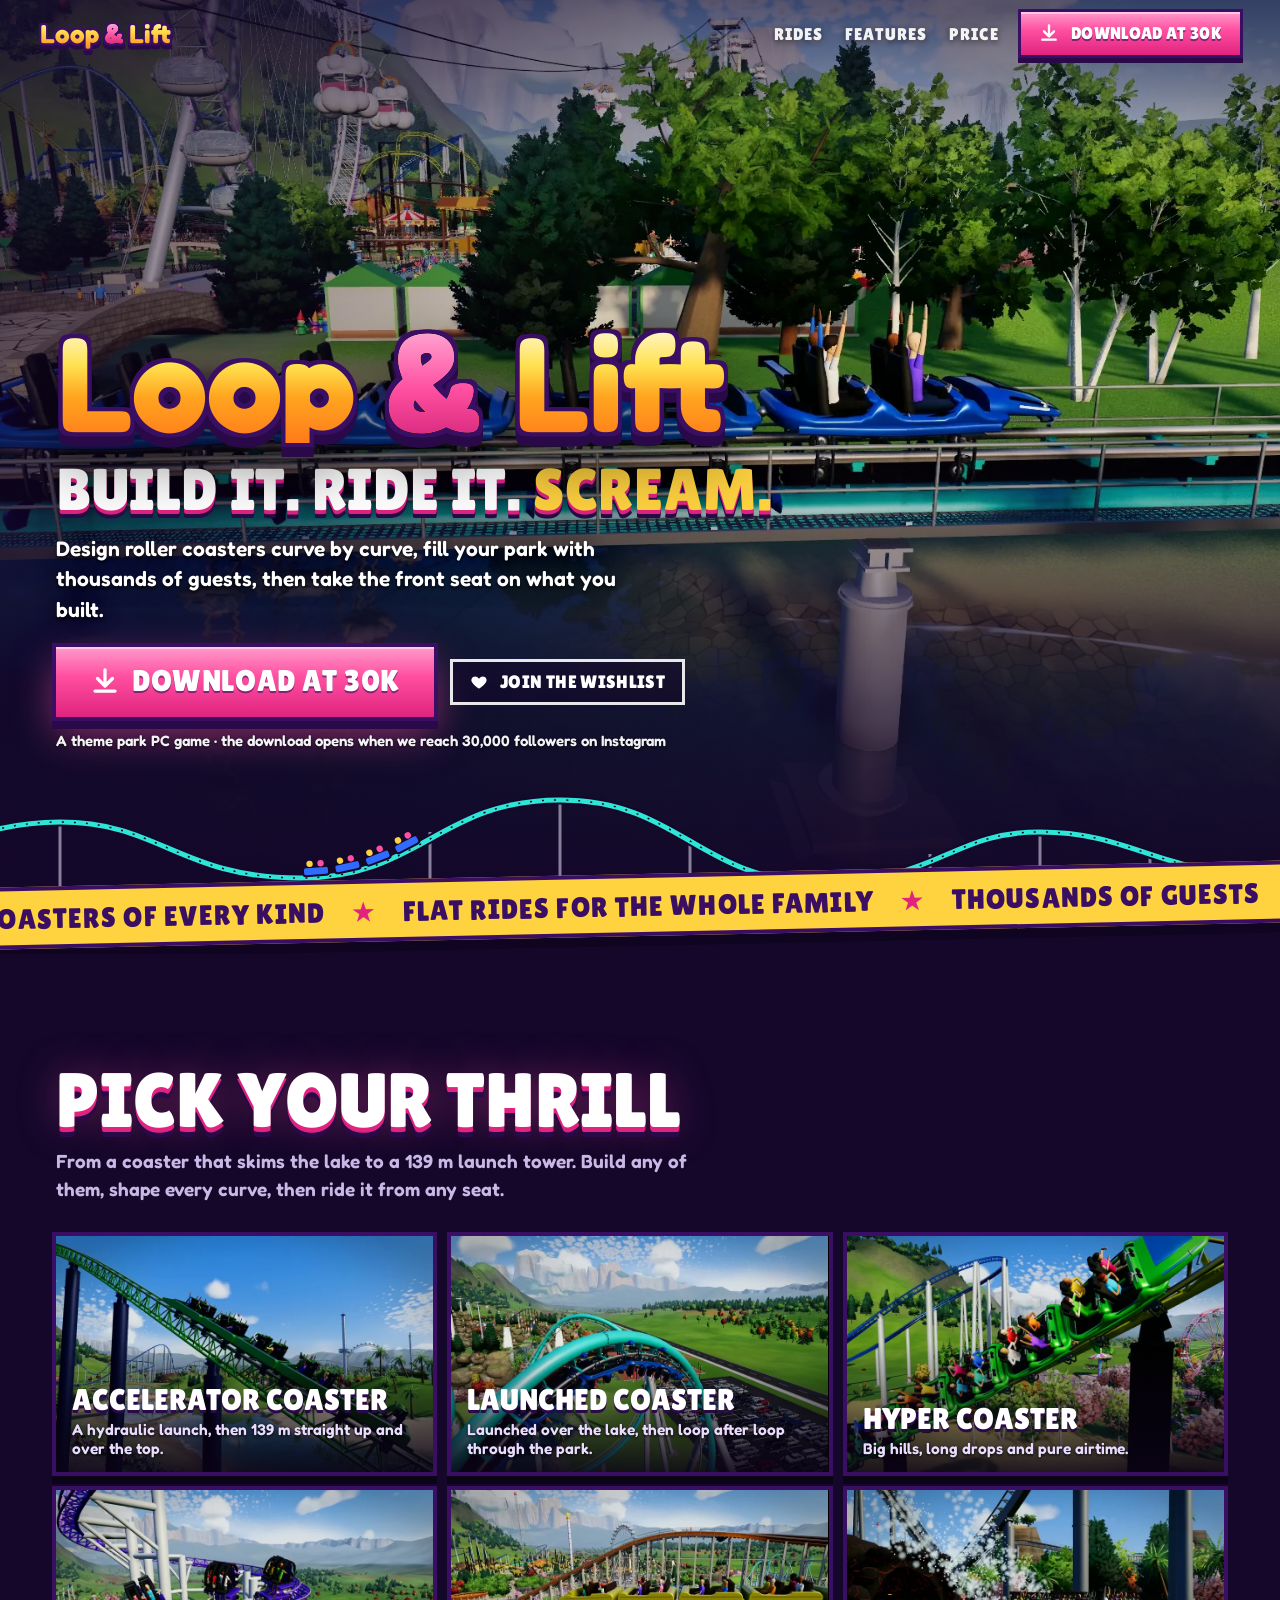
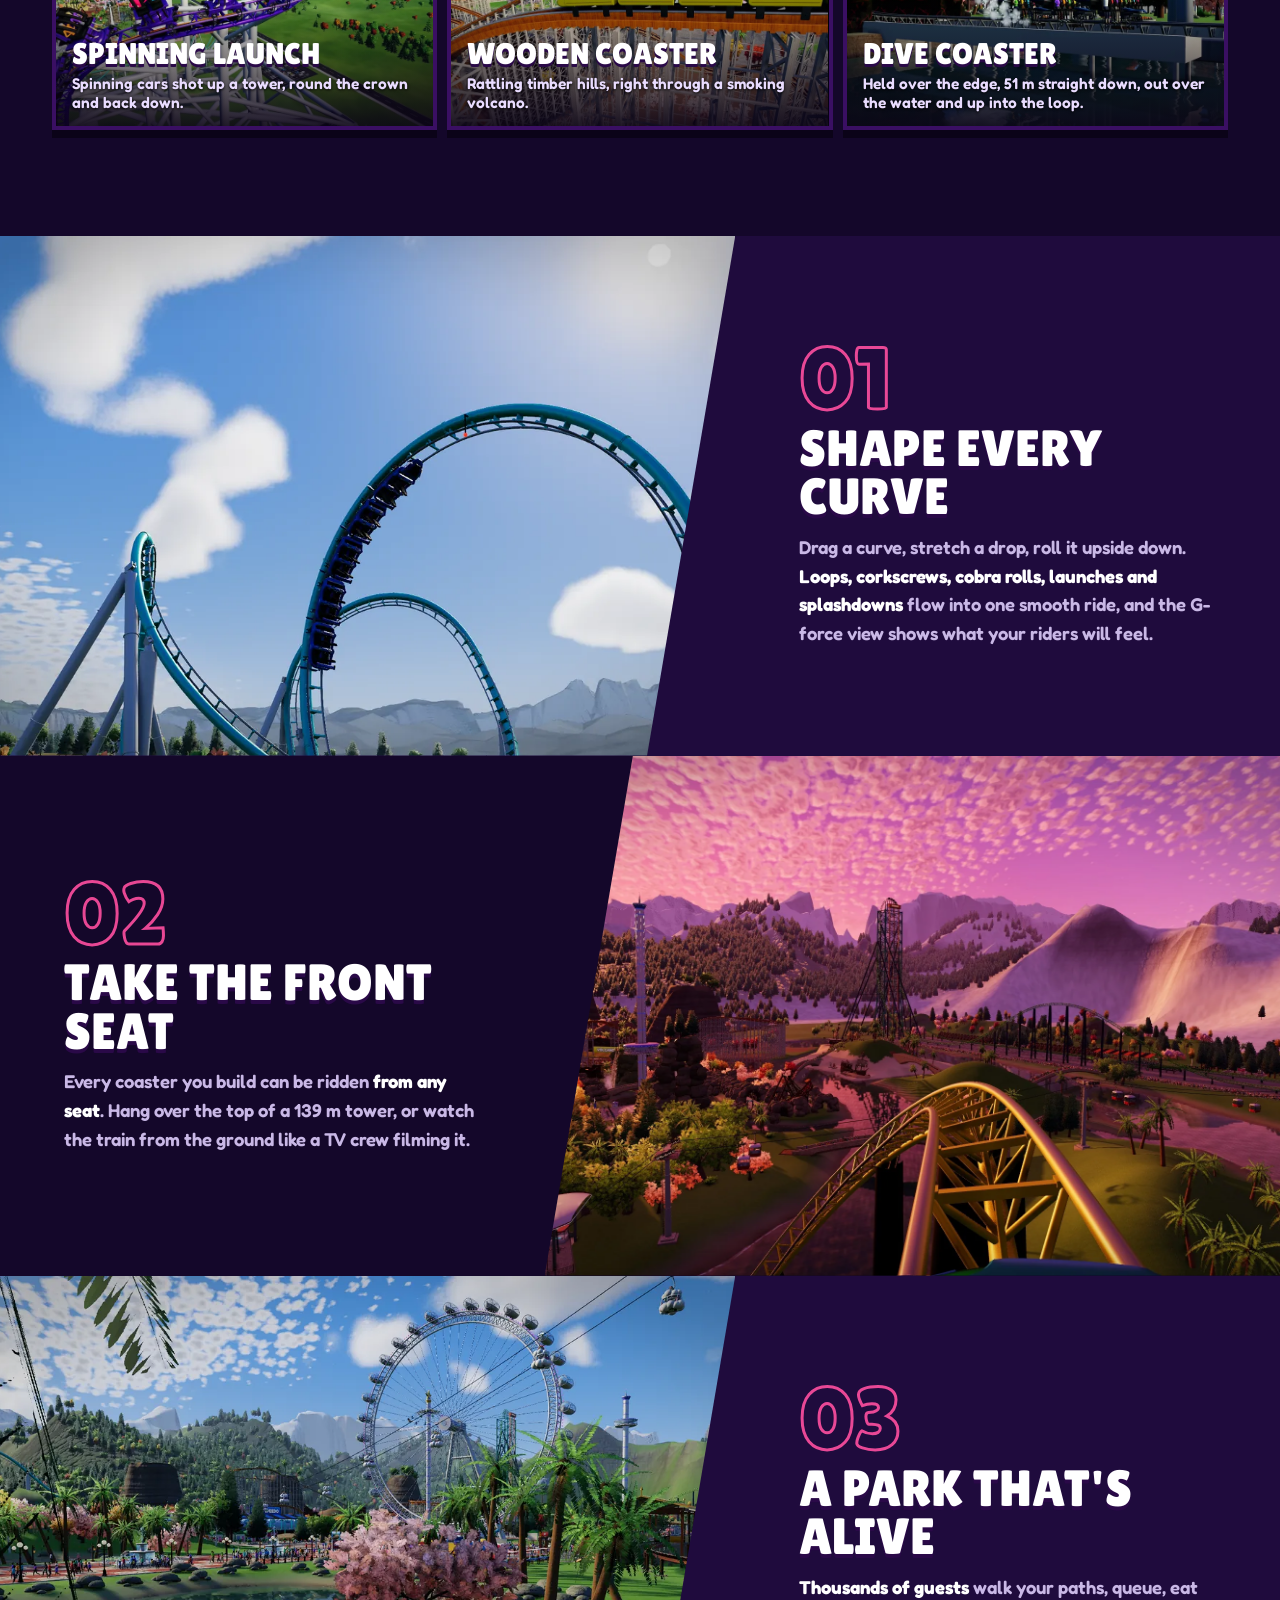
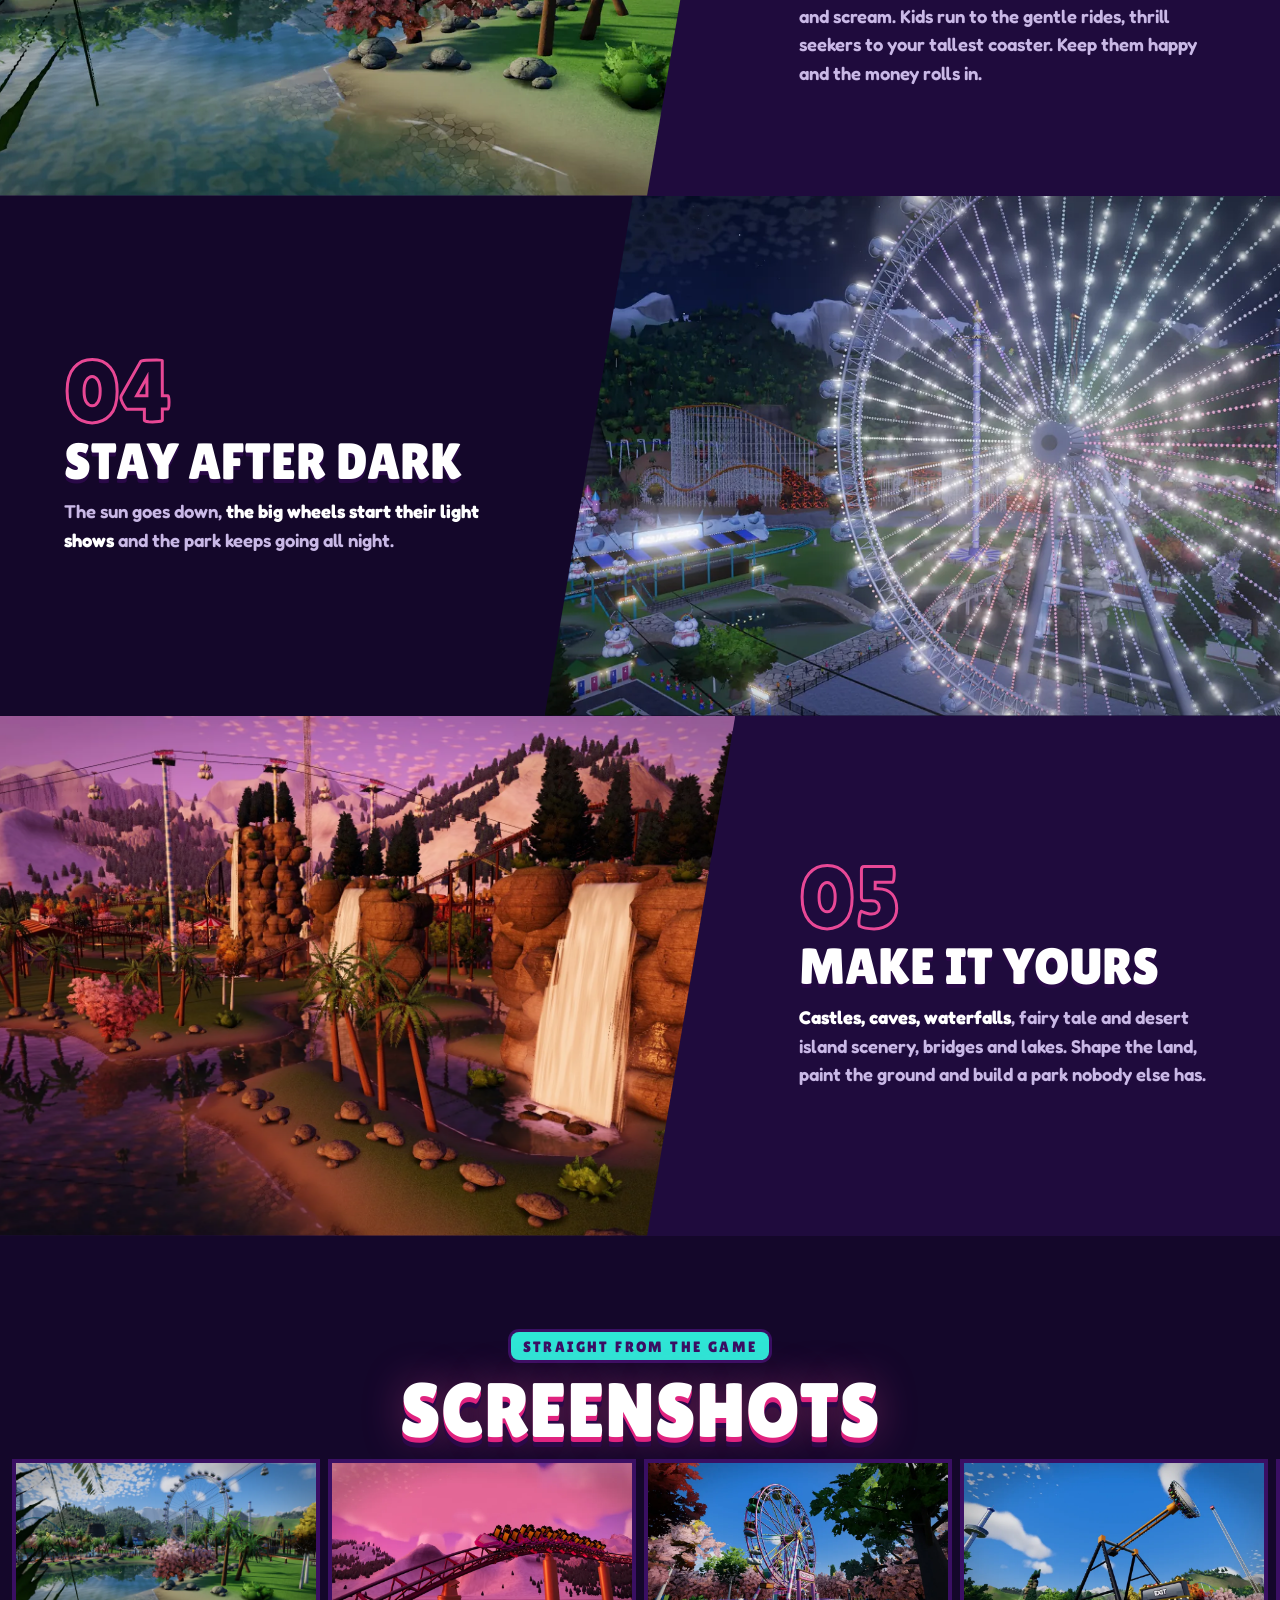
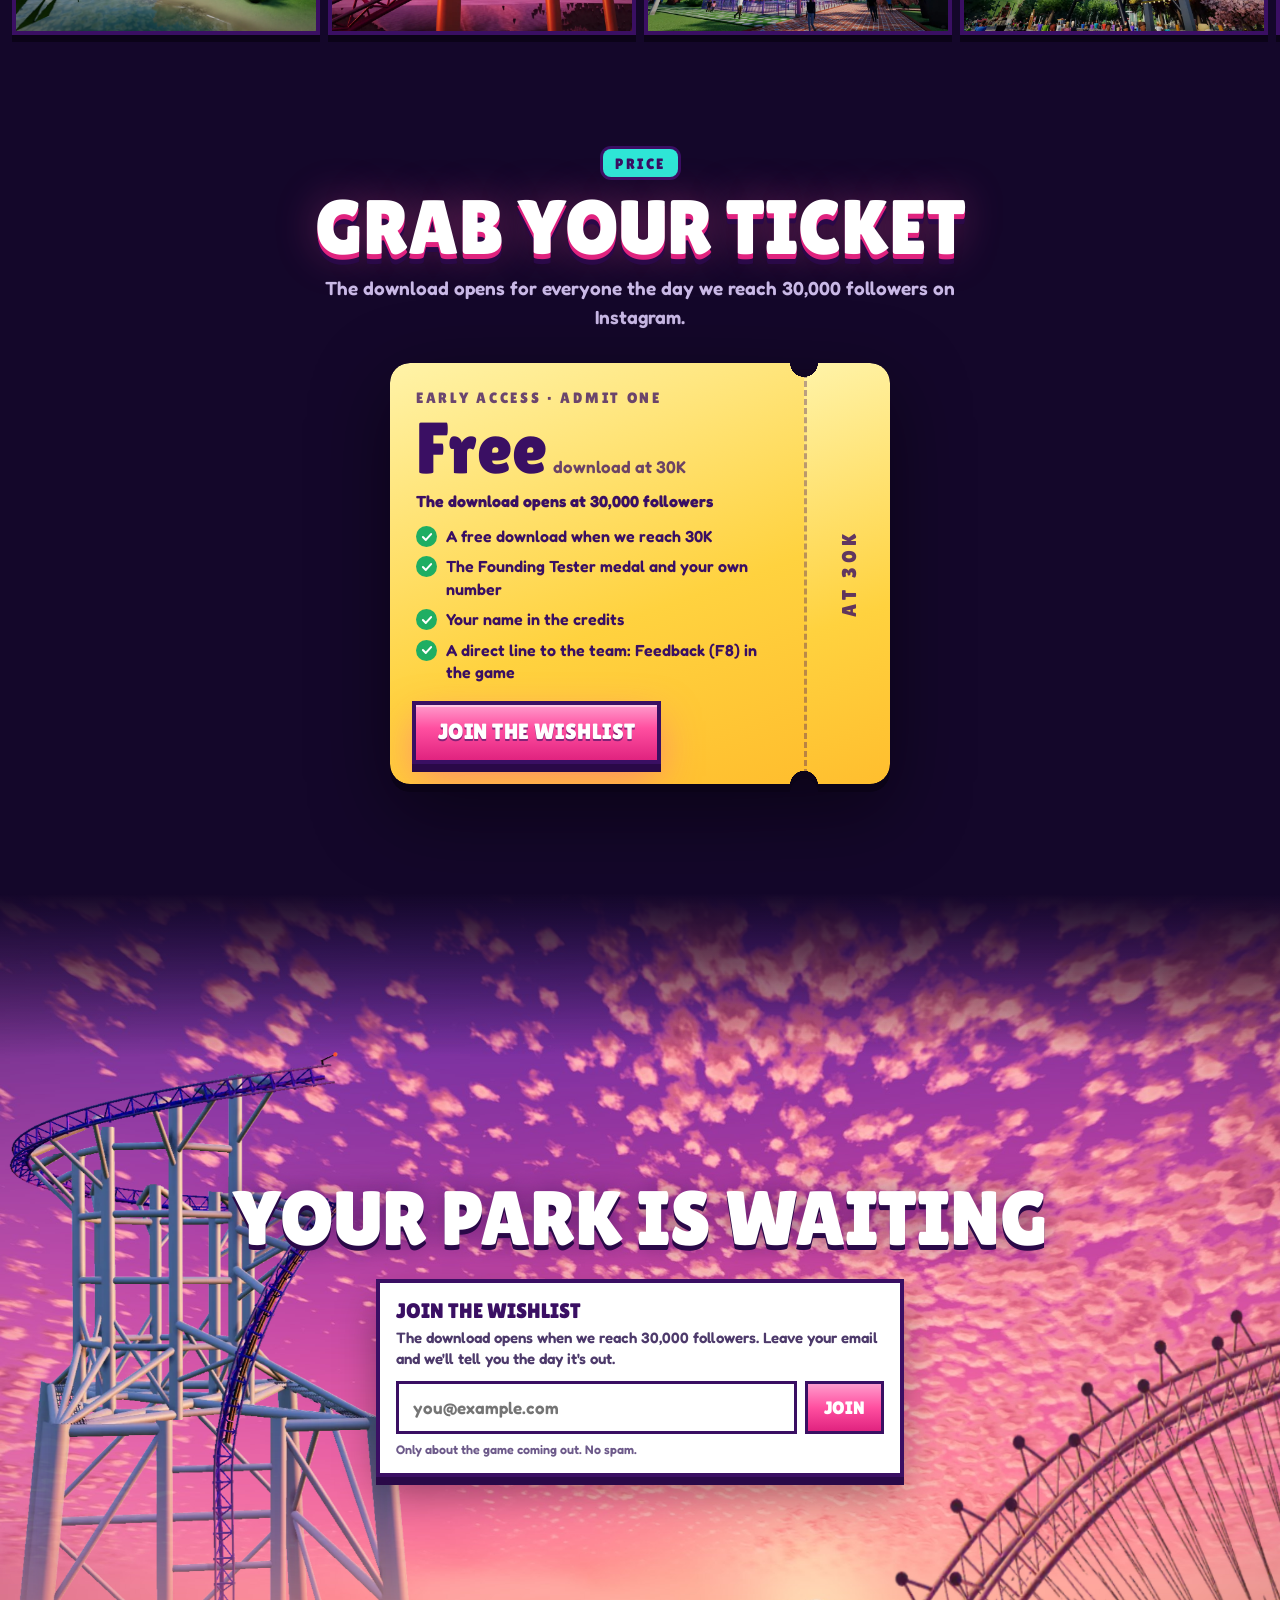
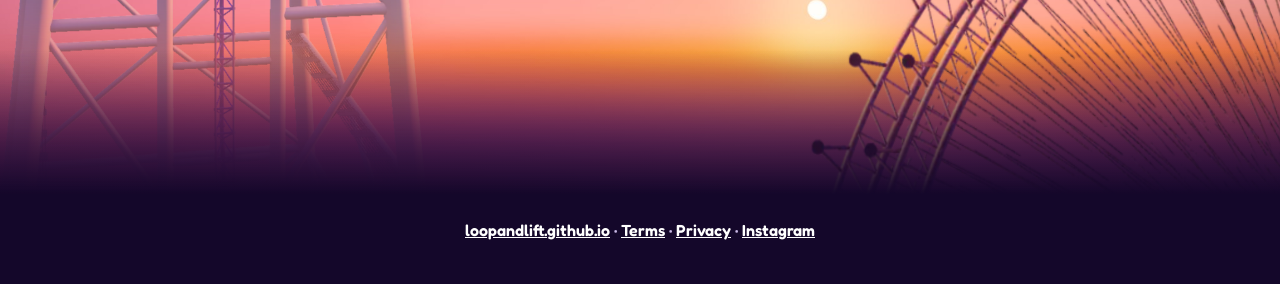
==== 30k/index.html @ a8bea317 "Publish the site" ====
<!doctype html>
<html lang="en" class="k30">
<head>
<meta charset="utf-8">
<meta name="viewport" content="width=device-width, initial-scale=1, viewport-fit=cover">
<meta name="theme-color" content="#14072a">
<title>Loop &amp; Lift - Build it. Ride it. Scream.</title>
<meta name="description" content="Build the theme park of your dreams: design your own roller coasters curve by curve, fill the park with guests, and ride what you built. The download opens at 30,000 followers.">
<link rel="canonical" href="https://loopandlift.github.io/">
<link rel="icon" type="image/png" href="../play/img/icon.png">
<meta property="og:type" content="website">
<meta property="og:site_name" content="Loop &amp; Lift">
<meta property="og:title" content="Loop &amp; Lift - Build it. Ride it. Scream.">
<meta property="og:description" content="Design your own roller coasters, fill the park with guests, then ride what you built. The download opens at 30,000 followers.">
<meta property="og:url" content="https://loopandlift.github.io/">
<meta property="og:image" content="https://loopandlift.github.io/play/img/share.jpg">
<meta property="og:image:width" content="1200">
<meta property="og:image:height" content="630">
<meta name="twitter:card" content="summary_large_image">
<script>
// Windows PCs get the download; phones, tablets and Macs get "email me the link" (an .exe is no use there). Set before
// the page draws, so neither version flashes up first.
window.WIN = /Windows/i.test(navigator.userAgent) && !/Phone|Android|iPad|iPhone|Mobile/i.test(navigator.userAgent);
document.documentElement.classList.add(WIN ? 'is-win' : 'no-win');
</script>
<link rel="preload" href="../play/img/hero.webp" as="image" type="image/webp">
<link rel="preload" href="../assets/fonts/lilita-one-latin-400.woff2" as="font" type="font/woff2" crossorigin>
<link rel="preload" href="../assets/fonts/fredoka-latin-700-normal.woff2" as="font" type="font/woff2" crossorigin>
<style>
@font-face { font-family: 'Lilita One'; font-weight: 400; font-display: swap; src: url(../assets/fonts/lilita-one-latin-400.woff2) format('woff2'); }
@font-face { font-family: 'Fredoka'; font-weight: 700; font-display: swap; src: url(../assets/fonts/fredoka-latin-700-normal.woff2) format('woff2'); }
@font-face { font-family: 'Fredoka'; font-weight: 600; font-display: swap; src: url(../assets/fonts/fredoka-latin-600-normal.woff2) format('woff2'); }
:root {
  --night: #14072a; --night-2: #1f0b3d; --ink: #3a0f63; --ink-2: #2a0948;
  --pink: #ff4fa0; --pink-d: #e0237f; --gold: #ffd23f; --orange: #ff8a1f; --aqua: #2ee6d6; --mint: #7dffb0;
  --text: #f4ecff; --soft: #c9b8e6;
  --f: 'Fredoka', 'Arial Rounded MT Bold', 'Trebuchet MS', system-ui, sans-serif;
  --d: 'Lilita One', 'Fredoka', 'Arial Black', system-ui, sans-serif;
  color-scheme: dark;
}
* { box-sizing: border-box; }
/* no sideways drift on phones: html and body both (iOS Safari pans the page with only one), clip where supported */
html { background: var(--night); scroll-behavior: smooth; overflow-x: hidden; }
body { margin: 0; font-family: var(--f); color: var(--text); background: var(--night); overflow-x: hidden; position: relative; }
@supports (overflow: clip) { html, body { overflow-x: clip; } }
img, video { display: block; max-width: 100%; }
a { color: var(--gold); }
.wrap { max-width: 1200px; margin: 0 auto; padding: 0 16px; }
.is-win .nowin-only, .no-win .win-only { display: none !important; }
/* one file, two pages (build.py): /play = the download (testers: the game and the emails send them here),
   /30k = the Instagram page, where the download opens at 30,000 followers (html.k30): .dl only on /play, .k30 only there */
html:not(.k30) .k30, html.k30 .dl { display: none !important; }
/* a hidden button stays hidden (.btn sets its own display) */
[hidden] { display: none !important; }
/* the prototype video: one big frame, square corners like every picture */
.proto { max-width: 980px; margin: 28px auto 0; background: #000; box-shadow: 0 0 0 4px var(--ink), 0 8px 0 4px #0b0318; }
.proto video { display: block; width: 100%; height: auto; aspect-ratio: 16 / 9; background: #000; }
/* the Instagram page has one ticket: in the middle */
html.k30 .tickets { grid-template-columns: minmax(0, 500px); justify-content: center; }
.top .btn-main { white-space: nowrap; }
.final .k30-note { margin: 0; font-weight: 600; text-shadow: 0 1px 3px rgba(0, 0, 0, .8); }
@media (prefers-reduced-motion: reduce) { html { scroll-behavior: auto; } *, *::before, *::after { animation: none !important; } }

/* ---------- buttons: chunky, pressable, like the game's own ---------- */
.btn { font-family: var(--d); font-weight: 400; letter-spacing: .02em; text-decoration: none; display: inline-flex; align-items: center; justify-content: center; gap: 12px;
  border-radius: 0; border: 0; cursor: pointer; line-height: 1; transition: translate .12s ease, box-shadow .12s ease, filter .12s ease; }
.btn-main { font-size: clamp(22px, 2.4vw, 30px); padding: 19px 34px 21px; color: #fff; text-transform: uppercase;
  background: linear-gradient(180deg, #ff9bcc 0%, #ff4fa0 42%, #e0237f 100%);
  box-shadow: 0 0 0 4px var(--ink), 0 8px 0 4px var(--ink-2), 0 16px 40px rgba(255, 79, 160, .55), inset 0 2px 0 rgba(255, 255, 255, .45); text-shadow: 0 2px 0 rgba(58, 15, 99, .6); }
.btn-main:hover { translate: 0 -3px; filter: brightness(1.06); }
.btn-main:active { translate: 0 5px; box-shadow: 0 0 0 4px var(--ink), 0 3px 0 4px var(--ink-2), 0 8px 20px rgba(255, 79, 160, .4), inset 0 2px 0 rgba(255, 255, 255, .45); }
.btn-main svg { width: 30px; height: 30px; flex: none; }
.btn-gold { color: var(--ink); text-shadow: none; background: linear-gradient(180deg, #fff3a8 0%, #ffd23f 45%, #ffad1f 100%);
  box-shadow: 0 0 0 4px var(--ink), 0 8px 0 4px var(--ink-2), 0 16px 40px rgba(255, 190, 40, .45), inset 0 2px 0 rgba(255, 255, 255, .6); }
.btn-ghost { font-size: 18px; padding: 14px 20px; color: #fff; text-transform: uppercase; background: rgba(20, 7, 42, .5); box-shadow: inset 0 0 0 3px rgba(255, 255, 255, .9); backdrop-filter: blur(6px); }
.btn-ghost:hover { background: rgba(20, 7, 42, .75); }
.btn-ghost svg { width: 18px; height: 18px; }
.alt-link { background: none; border: 0; padding: 0; color: #fff; font: 600 15px var(--f); text-decoration: underline; cursor: pointer; text-shadow: 0 1px 3px rgba(0, 0, 0, .7); }

/* ---------- top bar ---------- */
.top { position: fixed; inset: 0 0 auto; z-index: 50; display: flex; align-items: center; gap: 22px; padding: 12px max(16px, calc(50vw - 600px)); transition: background .25s ease, box-shadow .25s ease; }
.top.solid { background: rgba(20, 7, 42, .88); backdrop-filter: blur(10px); box-shadow: 0 2px 0 rgba(255, 255, 255, .06), 0 10px 30px rgba(0, 0, 0, .3); }
.mark { font: 700 26px var(--f); text-decoration: none; white-space: nowrap; color: var(--gold);
  background: linear-gradient(180deg, #fffbe0, #ffe14f 40%, #ff8a1f); -webkit-background-clip: text; background-clip: text; -webkit-text-fill-color: transparent;
  filter: drop-shadow(2px 0 0 var(--ink)) drop-shadow(-2px 0 0 var(--ink)) drop-shadow(0 2px 0 var(--ink)) drop-shadow(0 -2px 0 var(--ink)) drop-shadow(0 4px 0 var(--ink-2)); }
.mark i { font-style: normal; background: linear-gradient(180deg, #ffd0ea, #ff4fa0 55%, #c3166e); -webkit-background-clip: text; background-clip: text; -webkit-text-fill-color: transparent; }
.top nav { display: flex; gap: 22px; margin-left: auto; }
.top nav a { color: #fff; text-decoration: none; font: 400 17px var(--d); letter-spacing: .06em; text-transform: uppercase; text-shadow: 0 2px 6px rgba(0, 0, 0, .6); opacity: .92; }
.top nav a:hover { color: var(--gold); opacity: 1; }
.top .btn-main { font-size: 17px; padding: 11px 18px 12px; border-radius: 0; box-shadow: 0 0 0 3px var(--ink), 0 5px 0 3px var(--ink-2), inset 0 2px 0 rgba(255, 255, 255, .45); }
.top .btn-main svg { width: 20px; height: 20px; }
/* phones: the hero's own button is right there, so the top one waits until it has scrolled away (the owner: it
   took over the top of the screen), and is smaller */
@media (max-width: 720px) {
  .top .btn-main { font-size: 14px; padding: 8px 12px 9px; opacity: 0; visibility: hidden; transform: translateY(-6px); transition: opacity .25s ease, transform .25s ease, visibility 0s .25s; }
  .top .btn-main svg { width: 16px; height: 16px; }
  .top.past .btn-main { opacity: 1; visibility: visible; transform: none; transition: opacity .25s ease, transform .25s ease; }
}
@media (max-width: 860px) { .top nav { display: none; } .top .btn-main { margin-left: auto; } }

/* ---------- hero: the game in motion, full screen ---------- */
.hero { position: relative; min-height: 100svh; display: grid; align-items: end; isolation: isolate; overflow: hidden; color: #fff; }
.hero video, .hero .poster { position: absolute; inset: 0; width: 100%; height: 100%; object-fit: cover; z-index: -3; }
.hero .poster { background: #14072a url(../play/img/hero.webp) center / cover no-repeat; z-index: -4; }
.hero::after { content: ''; position: absolute; inset: 0; z-index: -2;
  background: linear-gradient(180deg, rgba(20, 7, 42, .55) 0%, rgba(20, 7, 42, 0) 22%, rgba(20, 7, 42, 0) 45%, rgba(20, 7, 42, .7) 78%, var(--night) 100%),
              linear-gradient(90deg, rgba(20, 7, 42, .6) 0%, rgba(20, 7, 42, 0) 55%); }
.hero-in { padding: 120px 16px 150px; max-width: 1200px; width: 100%; margin: 0 auto; display: grid; gap: 14px; justify-items: start; }
.logo { margin: 0; font-weight: 700; line-height: .9; white-space: nowrap; font-size: clamp(60px, 10.5vw, 150px); color: #ffb52e;
  background: linear-gradient(180deg, #fffbe0 0%, #ffe14f 36%, #ffa51f 62%, #ff7a1a 100%); -webkit-background-clip: text; background-clip: text; -webkit-text-fill-color: transparent;
  filter: drop-shadow(4px 0 0 var(--ink)) drop-shadow(-4px 0 0 var(--ink)) drop-shadow(0 4px 0 var(--ink)) drop-shadow(0 -4px 0 var(--ink)) drop-shadow(0 10px 0 var(--ink-2)) drop-shadow(0 18px 30px rgba(0, 0, 0, .5)); }
.logo .amp { background: linear-gradient(180deg, #ffd0ea, #ff4fa0 55%, #c3166e); -webkit-background-clip: text; background-clip: text; -webkit-text-fill-color: transparent; }
.slogan { margin: 4px 0 0; font: 400 clamp(30px, 4.6vw, 64px) / 1 var(--d); text-transform: uppercase; letter-spacing: .01em;
  text-shadow: 0 4px 0 var(--pink-d), 0 8px 0 var(--ink-2), 0 0 30px rgba(0, 0, 0, .55); }
.slogan b { color: var(--gold); font-weight: 400; }
.sub { margin: 0; max-width: 560px; font-weight: 600; font-size: clamp(17px, 1.7vw, 21px); line-height: 1.45; text-shadow: 0 2px 3px rgba(0, 0, 0, .8), 0 0 20px rgba(0, 0, 0, .6); }
.cta { display: flex; flex-wrap: wrap; gap: 16px; align-items: center; margin-top: 8px; }
.fine { font-size: 15px; font-weight: 600; text-shadow: 0 1px 3px rgba(0, 0, 0, .8); opacity: .95; }
.hero .mail { margin-top: 4px; }
@media (max-width: 640px) {
  /* the phone's first screen is for the coaster: the video fills the top, the logo sits over its foot */
  .hero { min-height: 0; align-items: start; }
  .hero video, .hero .poster { height: 62svh; bottom: auto; }
  .hero::after { height: 62svh; bottom: auto; background: linear-gradient(180deg, rgba(20, 7, 42, .45) 0%, rgba(20, 7, 42, 0) 18%, rgba(20, 7, 42, 0) 55%, var(--night) 100%); }
  .hero-in { padding: calc(62svh - 120px) 16px 110px; justify-items: center; text-align: center; gap: 12px; }
  .cta { justify-content: center; }
  .hero .mail p, .hero .mail small { display: none; }
  .sub { font-size: 16px; }
}

/* the little coaster running along the bottom of the hero */
.rail { position: absolute; left: 0; right: 0; bottom: -2px; height: 120px; z-index: -1; pointer-events: none; }
.rail svg { width: 100%; height: 100%; display: block; }

/* ---------- ticker ---------- */
/* tilted, so it sits in a box that clips it (else the page scrolls sideways) */
.tickwrap { position: relative; z-index: 2; overflow: hidden; margin-top: -40px; padding: 14px 0 18px; }
.ticker { overflow: hidden; background: var(--gold); color: var(--ink); border-block: 4px solid var(--ink); transform: rotate(-1.2deg); margin: 0 -20px; box-shadow: 0 10px 0 rgba(0, 0, 0, .25); }
.ticker div { display: flex; width: max-content; animation: tick 34s linear infinite; }
.ticker span { font: 400 clamp(20px, 2.2vw, 28px) / 1 var(--d); text-transform: uppercase; letter-spacing: .04em; padding: 14px 0 12px; white-space: nowrap; }
.ticker span::after { content: '★'; color: var(--pink-d); margin: 0 26px; }
@keyframes tick { to { transform: translateX(-50%); } }

/* ---------- section headings ---------- */
/* top padding only: the shorthand wiped .wrap's 16 px sides, and the phone's ride carousel (margin -16 px) stuck out of the screen */
.sec { padding-top: 96px; }
.kick { display: inline-block; font: 400 15px var(--d); letter-spacing: .16em; text-transform: uppercase; color: var(--ink); background: var(--aqua); padding: 6px 12px 5px; border-radius: 8px; box-shadow: 0 0 0 3px var(--ink); }
.h { margin: 14px 0 10px; font: 400 clamp(40px, 6vw, 80px) / .95 var(--d); text-transform: uppercase; color: #fff;
  text-shadow: 0 5px 0 var(--pink-d), 0 10px 0 var(--ink-2), 0 0 40px rgba(255, 79, 160, .35); }
.hs { margin: 0 0 32px; max-width: 640px; font-weight: 600; font-size: 19px; line-height: 1.5; color: var(--soft); }
.center { text-align: center; }
.center .hs { margin-left: auto; margin-right: auto; }

/* ---------- rides: one card per coaster, each a looping clip ---------- */
.rides { display: grid; grid-template-columns: repeat(3, 1fr); gap: 18px; }
.ride { position: relative; border-radius: 0; overflow: hidden; background: #000; aspect-ratio: 16 / 10; box-shadow: 0 0 0 4px var(--ink), 0 8px 0 4px #0b0318; isolation: isolate; transition: translate .2s ease; }
.ride:hover { translate: 0 -4px; }
.ride video, .ride img { position: absolute; inset: 0; width: 100%; height: 100%; object-fit: cover; z-index: -2; }
.ride::after { content: ''; position: absolute; inset: 0; z-index: -1; background: linear-gradient(180deg, rgba(0, 0, 0, 0) 45%, rgba(10, 3, 22, .88) 100%); }
.ride .cap { position: absolute; left: 16px; right: 16px; bottom: 14px; }
.ride .cap b { display: block; font: 400 clamp(24px, 2.4vw, 30px) / 1 var(--d); text-transform: uppercase; color: #fff; text-shadow: 0 3px 0 var(--ink-2); }
.ride .cap span { display: block; margin-top: 5px; font-weight: 600; font-size: 15.5px; color: #e9dcff; text-shadow: 0 1px 3px #000; }
@media (max-width: 900px) { .rides { grid-template-columns: 1fr 1fr; } }
@media (max-width: 600px) {
  .rides { display: flex; overflow-x: auto; scroll-snap-type: x mandatory; gap: 14px; margin: 0 -16px; padding: 4px 16px 18px; scrollbar-width: none; }
  .rides::-webkit-scrollbar { display: none; }
  .ride { flex: 0 0 84%; scroll-snap-align: center; }
}

/* ---------- feature panels ---------- */
.panels { margin-top: 110px; display: grid; gap: 0; }
.panel { position: relative; display: grid; grid-template-columns: 1.35fr 1fr; align-items: center; min-height: 520px; background: var(--night-2); }
.panel:nth-child(even) { grid-template-columns: 1fr 1.35fr; background: var(--night); }
.panel .pic { position: relative; height: 100%; min-height: 360px; overflow: hidden; clip-path: polygon(0 0, 100% 0, 88% 100%, 0 100%); }
.panel:nth-child(even) .pic { order: 2; clip-path: polygon(12% 0, 100% 0, 100% 100%, 0 100%); }
.panel .pic img, .panel .pic video { position: absolute; inset: 0; width: 100%; height: 100%; object-fit: cover; }
.panel .txt { padding: 48px clamp(20px, 5vw, 72px); max-width: 620px; }
.panel .n { font: 400 88px / .8 var(--d); color: transparent; -webkit-text-stroke: 3px var(--pink); opacity: .9; }
.panel h3 { margin: 10px 0 12px; font: 400 clamp(34px, 4vw, 54px) / .95 var(--d); text-transform: uppercase; color: #fff; text-shadow: 0 4px 0 var(--ink-2); }
.panel p { margin: 0; font-weight: 600; font-size: 18.5px; line-height: 1.55; color: var(--soft); }
.panel p b { color: #fff; }
@media (max-width: 820px) {
  .panel, .panel:nth-child(even) { grid-template-columns: 1fr; min-height: 0; }
  .panel .pic, .panel:nth-child(even) .pic { order: 0; min-height: 0; aspect-ratio: 16 / 10; clip-path: polygon(0 0, 100% 0, 100% 88%, 0 100%); }
  .panel .txt { padding: 18px 20px 46px; }
  .panel .n { font-size: 64px; }
}

/* ---------- screenshots: a filmstrip ---------- */
.strip { display: grid; grid-auto-flow: column; grid-auto-columns: minmax(300px, 40%); gap: 16px; overflow-x: auto; scroll-snap-type: x mandatory; padding: 6px 16px 22px; scrollbar-width: thin; scrollbar-color: var(--pink) transparent; }
.strip button { scroll-snap-align: center; padding: 0; border: 0; cursor: zoom-in; border-radius: 0; overflow: hidden; background: #000; box-shadow: 0 0 0 4px var(--ink), 0 7px 0 4px #0b0318; transition: translate .15s ease; }
.strip button:hover { translate: 0 -4px; }
.strip img { width: 100%; height: auto; aspect-ratio: 16 / 9; object-fit: cover; }
@media (max-width: 600px) { .strip { grid-auto-columns: 84%; } }
dialog.lb { border: 0; padding: 0; background: transparent; max-width: 96vw; max-height: 92vh; }
dialog.lb::backdrop { background: rgba(10, 3, 22, .9); }
dialog.lb img { max-width: 96vw; max-height: 86vh; border-radius: 0; box-shadow: 0 0 0 3px #fff; }
dialog.lb p { color: #fff; text-align: center; font-weight: 600; margin: 10px 0 0; }
dialog.lb button { position: fixed; top: 14px; right: 14px; width: 46px; height: 46px; border-radius: 50%; border: 3px solid #fff; background: var(--ink); color: #fff; font: 700 24px var(--f); cursor: pointer; }

/* ---------- tickets (price) ---------- */
.tickets { display: grid; grid-template-columns: 1fr 1fr; gap: 28px; max-width: 980px; margin: 0 auto; }
.ticket { position: relative; display: grid; grid-template-columns: 1fr 86px; color: var(--ink); filter: drop-shadow(0 8px 0 #0b0318) drop-shadow(0 22px 40px rgba(0, 0, 0, .45)); }
.ticket .main, .ticket .stub { background: #fff8e6; }
.ticket.hot .main, .ticket.hot .stub { background: linear-gradient(160deg, #fff3a8, #ffd23f 60%, #ffbe2e); }
/* punched notches where the stub tears off, round corners cut in */
.ticket .main { padding: 26px 26px 24px; border-radius: 20px 0 0 20px; display: grid; gap: 10px; align-content: start;
  -webkit-mask: radial-gradient(circle 14px at 100% 0, #0000 98%, #000) top / 100% 51% no-repeat, radial-gradient(circle 14px at 100% 100%, #0000 98%, #000) bottom / 100% 51% no-repeat;
  mask: radial-gradient(circle 14px at 100% 0, #0000 98%, #000) top / 100% 51% no-repeat, radial-gradient(circle 14px at 100% 100%, #0000 98%, #000) bottom / 100% 51% no-repeat; }
.ticket .stub { border-radius: 0 20px 20px 0; border-left: 3px dashed rgba(58, 15, 99, .35); display: grid; place-items: center;
  -webkit-mask: radial-gradient(circle 14px at 0 0, #0000 98%, #000) top / 100% 51% no-repeat, radial-gradient(circle 14px at 0 100%, #0000 98%, #000) bottom / 100% 51% no-repeat;
  mask: radial-gradient(circle 14px at 0 0, #0000 98%, #000) top / 100% 51% no-repeat, radial-gradient(circle 14px at 0 100%, #0000 98%, #000) bottom / 100% 51% no-repeat; }
.ticket .stub span { writing-mode: vertical-rl; transform: rotate(180deg); font: 400 20px var(--d); letter-spacing: .2em; text-transform: uppercase; color: var(--ink); opacity: .8; }
.ticket .tt { font: 400 15px var(--d); letter-spacing: .18em; text-transform: uppercase; opacity: .75; }
.ticket h3 { margin: 0; font: 400 30px / 1 var(--d); text-transform: uppercase; }
.ticket .amt { font: 400 72px / .9 var(--d); }
.ticket .amt small { font: 600 17px var(--f); margin-left: 6px; opacity: .75; }
.ticket .when { font-weight: 700; color: var(--pink-d); }
.ticket.hot .when { color: var(--ink); }
.ticket ul { margin: 4px 0; padding: 0; list-style: none; display: grid; gap: 8px; }
.ticket li { font-weight: 600; font-size: 16px; line-height: 1.4; padding-left: 30px; position: relative; }
.ticket li::before { content: ''; position: absolute; left: 0; top: 1px; width: 21px; height: 21px; border-radius: 50%; background: #1fae63 url("data:image/svg+xml,%3Csvg xmlns='http://www.w3.org/2000/svg' viewBox='0 0 24 24' fill='none' stroke='white' stroke-width='3.5' stroke-linecap='round' stroke-linejoin='round'%3E%3Cpath d='M5 12l5 5 9-10'/%3E%3C/svg%3E") center / 14px no-repeat; }
.ticket .btn-main { font-size: 22px; padding: 16px 22px 17px; margin-top: 8px; justify-self: start; }
.ticket .note { font-size: 14.5px; font-weight: 600; margin: 0; opacity: .85; }
.ticket .note a { color: var(--pink-d); }
@media (max-width: 800px) { .tickets { grid-template-columns: 1fr; } .ticket { grid-template-columns: 1fr 64px; } .ticket .amt { font-size: 60px; } .ticket .amt small { display: block; margin: 6px 0 0; } }

/* ---------- start, specs, faq ---------- */
.card { background: var(--night-2); border-radius: 22px; padding: 24px; box-shadow: inset 0 0 0 2px rgba(255, 255, 255, .08), 0 8px 0 #0b0318; }
.steps { display: grid; grid-template-columns: repeat(3, 1fr); gap: 16px; }
.step { display: grid; gap: 8px; align-content: start; }
.step b { font: 400 24px var(--d); text-transform: uppercase; color: #fff; }
.step p { margin: 0; font-weight: 600; font-size: 16px; line-height: 1.5; color: var(--soft); }
.step p b { font: 700 16px var(--f); text-transform: none; }
.num { width: 46px; height: 46px; border-radius: 50%; display: grid; place-items: center; color: #fff; font: 400 24px var(--d); background: linear-gradient(180deg, #ff9bcc, #ff4fa0 50%, #e0237f); box-shadow: 0 0 0 3px var(--ink), 0 4px 0 3px #0b0318; }
/* a little picture of Windows' warning, so nobody is scared off by it */
.ss { background: #0f4c81; color: #fff; border-radius: 0; padding: 10px 11px; font: 13px 'Segoe UI', system-ui, sans-serif; display: grid; gap: 6px; }
.ss .t { font-size: 15px; font-weight: 600; }
.ss u { color: #cfe6ff; }
.ss .r { display: flex; justify-content: flex-end; gap: 6px; }
.ss span.b { border: 1px solid #fff; padding: 3px 10px; border-radius: 2px; }
.ss span.b.hi { background: #fff; color: #0f4c81; outline: 3px solid #ffd23f; outline-offset: 2px; }
@media (max-width: 820px) { .steps { grid-template-columns: 1fr; } }
.two { display: grid; grid-template-columns: 1fr 1.3fr; gap: 22px; margin-top: 22px; }
.two h3 { margin: 0 0 12px; font: 400 28px var(--d); text-transform: uppercase; color: #fff; }
.two ul { margin: 0; padding-left: 20px; font-weight: 600; line-height: 1.65; color: var(--soft); }
@media (max-width: 820px) { .two { grid-template-columns: 1fr; } }
details { border-top: 2px solid rgba(255, 255, 255, .08); padding: 13px 0; }
details:first-of-type { border-top: 0; }
summary { cursor: pointer; font-size: 18.5px; font-weight: 700; color: #fff; }
summary::marker { color: var(--pink); }
details p { margin: 8px 0 0; font-weight: 600; line-height: 1.55; color: var(--soft); }
code { background: rgba(255, 255, 255, .1); padding: 1px 6px; border-radius: 6px; font-size: 14px; color: #fff; }

/* ---------- "email me the link" (phones, Macs) ---------- */
.mail { width: min(520px, 100%); background: #fff; color: var(--ink); border-radius: 0; padding: 16px; box-shadow: 0 0 0 4px var(--ink), 0 8px 0 4px var(--ink-2), 0 18px 40px rgba(0, 0, 0, .4); text-align: left; }
.mail b { display: block; font: 400 21px var(--d); text-transform: uppercase; margin-bottom: 4px; }
.mail p { margin: 0 0 12px; font-weight: 600; font-size: 15px; line-height: 1.4; color: #4d3a6b; }
.mail form { display: flex; gap: 8px; }
.mail input { flex: 1; min-width: 0; font: 600 17px var(--f); color: var(--ink); padding: 13px 14px; border-radius: 0; border: 3px solid var(--ink); background: #fff; outline: none; }
.mail input:focus { border-color: var(--pink); box-shadow: 0 0 0 3px rgba(255, 79, 160, .25); }
.mail button { font: 400 18px var(--d); text-transform: uppercase; color: #fff; padding: 0 16px; border-radius: 0; border: 3px solid var(--ink); cursor: pointer; white-space: nowrap;
  background: linear-gradient(180deg, #ff9bcc, #ff4fa0 50%, #e0237f); }
.mail button:disabled { opacity: .6; cursor: wait; }
.mail .msg { margin: 10px 0 0; font-size: 14.5px; font-weight: 700; min-height: 1em; }
.mail .msg:empty { display: none; }
.mail .msg.ok { color: #0f8a4a; } .mail .msg.err { color: #c3166e; }
.mail small { display: block; margin-top: 8px; color: #6d5a8a; font-weight: 600; font-size: 12.5px; }
@media (max-width: 420px) { .mail form { flex-direction: column; } .mail button { padding: 13px; } }

/* ---------- the last call ---------- */
.final { position: relative; clip-path: inset(0); margin-top: 110px; height: 100vh; height: 100svh; min-height: 600px; max-height: 1100px; display: grid; place-items: center; text-align: center; isolation: isolate; overflow: hidden;
  background: linear-gradient(180deg, #6a2fb8 0%, #e0609e 60%, #b0428f 100%); }
/* the landing page's scene, layer for layer: the pink sunset sky, the Moon Serpent's tower with the train's real
   climb (a transparent video), the Mega Wheel's depth slices turning; sized by the section (container units) */
.final .scene { position: absolute; inset: 0; z-index: -2; container-type: size; overflow: hidden; clip-path: inset(0); }
.final .sky { position: absolute; inset: 0; background: center 70% / cover no-repeat; }
.final .sky::after { content: ''; position: absolute; inset: auto 0 0 0; height: 18%; background: linear-gradient(180deg, rgba(176, 66, 143, 0), rgba(150, 50, 130, .55) 100%); }
.final .ms { position: absolute; aspect-ratio: 1; height: var(--ms-h); left: var(--ms-x); top: var(--ms-y); pointer-events: none;
  -webkit-mask-image: linear-gradient(180deg, #000 56%, transparent 95%); mask-image: linear-gradient(180deg, #000 56%, transparent 95%);
  --ms-h: min(112cqh, 110cqw); --ms-x: calc(-2cqw - min(112cqh, 110cqw) * .26); --ms-y: -6cqh; }
/* (max-width: none: the page's img/video rule would squeeze them, the wheel's to nothing inside its 0-size 3D layers) */
.final .ms img, .final .ms video, .final .ms canvas { position: absolute; display: block; user-select: none; max-width: none; }
.final .stage { position: absolute; inset: 0; perspective: 9000px; perspective-origin: 50% 50%; pointer-events: none; overflow: hidden; clip-path: inset(0); }
.final .wheel { position: absolute; left: 0; top: 0; width: 0; height: 0; transform-style: preserve-3d; }
.final .wheel div { position: absolute; left: 0; top: 0; transform-style: preserve-3d; }
.final .wheel img { display: block; position: absolute; user-select: none; max-width: none; }
.final .wheel .turn, .final .wheel .arm { animation: spin var(--T) linear infinite; animation-delay: var(--d, 0s); will-change: transform; }
.final .wheel .level { animation: unspin var(--T) linear infinite; animation-delay: var(--d, 0s); will-change: transform; }
.final .wheel .pos { transform: translateY(var(--r)); }
.final .wheel .face { transform: rotateY(calc(var(--tilt) * -1)); }
.final .scene.off .wheel .turn, .final .scene.off .wheel .arm, .final .scene.off .wheel .level { animation-play-state: paused; }
@keyframes spin { from { transform: rotate(0deg); } to { transform: rotate(360deg); } }
@keyframes unspin { from { transform: rotate(0deg); } to { transform: rotate(-360deg); } }
/* every layer fades in together once decoded */
.final .scene > * { transition: opacity .8s ease; }
.final .scene.wait > * { opacity: 0; }
/* the page above flows into the sunset, and the sunset into the footer */
.final::after { content: ''; position: absolute; inset: 0; z-index: -1; pointer-events: none;
  background: linear-gradient(180deg, var(--night) 0%, rgba(20, 7, 42, 0) 18%, rgba(20, 7, 42, 0) 84%, var(--night) 100%); }
.final .in { display: grid; gap: 18px; justify-items: center; padding: 60px 16px 12vh; }
.final .h { text-shadow: 0 5px 0 var(--ink-2), 0 0 26px rgba(42, 9, 72, .55); }
@media (max-width: 720px) {
  .final { place-items: start center; }
  .final .in { padding-top: 14vh; }
  /* the tower stands on the bottom of the screen, its top ring under the button */
  .final .ms { --ms-h: 118cqw; --ms-x: -30cqw; --ms-y: calc(100cqh - 118cqw * .9);
    -webkit-mask-image: linear-gradient(180deg, #000 66%, transparent 98%); mask-image: linear-gradient(180deg, #000 66%, transparent 98%); }
}
footer { text-align: center; padding: 26px 16px 44px; color: var(--soft); font-weight: 600; }
footer a { color: #fff; }
</style>
</head>
<body>

<div class="top" id="top">
  <a class="mark" href="#">Loop <i>&amp;</i> Lift</a>
  <nav><a href="#rides">Rides</a><a href="#features">Features</a><a href="#price">Price</a><a href="#prototype" hidden data-proto>Prototype</a></nav>
  <a class="btn btn-main k30" href="#price">
    <svg viewBox="0 0 24 24" fill="none" stroke="currentColor" stroke-width="2.8" stroke-linecap="round" stroke-linejoin="round" aria-hidden="true"><path d="M12 3v12M6 10l6 6 6-6M4 20h16"/></svg>Download at 30K</a>
</div>

<header class="hero" id="get">
  <div class="poster" aria-hidden="true"></div>
  <video id="heroVid" autoplay muted loop playsinline preload="auto" poster="../play/img/hero.webp" aria-label="Loop & Lift gameplay: roller coasters racing through a theme park">
    <source src="../play/img/hero.mp4" type="video/mp4">
  </video>
  <div class="hero-in">
    <h1 class="logo" aria-label="Loop &amp; Lift">Loop <span class="amp">&amp;</span> Lift</h1>
    <p class="slogan">Build it. Ride it. <b>Scream.</b></p>
    <p class="sub">Design roller coasters curve by curve, fill your park with thousands of guests, then take the front seat on what you built.</p>
    <div class="cta k30">
      <a class="btn btn-main" href="#price">
        <svg viewBox="0 0 24 24" fill="none" stroke="currentColor" stroke-width="2.6" stroke-linecap="round" stroke-linejoin="round" aria-hidden="true"><path d="M12 3v12M6 10l6 6 6-6M4 20h16"/></svg>
        Download at 30K
      </a>
      <a class="btn btn-ghost" href="#last" data-jump-wish><svg viewBox="0 0 24 24" fill="currentColor" aria-hidden="true"><path d="M12 21s-7.5-4.6-9.6-9.2C.9 8.4 3 4.5 6.8 4.5c2.1 0 3.6 1.1 5.2 3 1.6-1.9 3.1-3 5.2-3 3.8 0 5.9 3.9 4.4 7.3C19.5 16.4 12 21 12 21z"/></svg>Join the wishlist</a>
    </div>
    <div class="fine k30">A theme park PC game · the download opens when we reach 30,000 followers on Instagram</div>
  </div>
  <div class="rail" aria-hidden="true">
    <svg viewBox="0 0 1600 120" preserveAspectRatio="xMidYMax slice">
      <defs>
        <path id="track" d="M-60 92 C 80 92 120 40 220 40 S 340 96 460 96 S 600 18 720 18 S 860 100 980 100 S 1110 50 1200 50 S 1320 92 1420 92 S 1560 70 1680 70"/>
        <g id="car"><rect x="-13" y="-11" width="26" height="9" rx="3" fill="#2f6bff" stroke="#14072a" stroke-width="2"/><circle cx="-6" cy="-14" r="3.2" fill="#ffd23f"/><circle cx="5" cy="-14" r="3.2" fill="#ff4fa0"/></g>
      </defs>
      <g stroke="#e8e0f5" stroke-width="3" opacity=".55">
        <path d="M220 42V120M460 98V120M720 20V120M980 102V120M1200 52V120M1420 94V120M100 75V120M590 50V120M850 60V120M1090 72V120M1310 70V120"/>
      </g>
      <use href="#track" fill="none" stroke="#14072a" stroke-width="9"/>
      <use href="#track" fill="none" stroke="#2ee6d6" stroke-width="5"/>
      <use href="#track" fill="none" stroke="#14072a" stroke-width="1.5" stroke-dasharray="2 10"/>
      <g>
        <use href="#car"><animateMotion dur="11s" repeatCount="indefinite" rotate="auto" begin="0s"><mpath href="#track"/></animateMotion></use>
        <use href="#car"><animateMotion dur="11s" repeatCount="indefinite" rotate="auto" begin="-.2s"><mpath href="#track"/></animateMotion></use>
        <use href="#car"><animateMotion dur="11s" repeatCount="indefinite" rotate="auto" begin="-.4s"><mpath href="#track"/></animateMotion></use>
        <use href="#car"><animateMotion dur="11s" repeatCount="indefinite" rotate="auto" begin="-.6s"><mpath href="#track"/></animateMotion></use>
      </g>
    </svg>
  </div>
</header>

<div class="tickwrap"><div class="ticker" aria-label="Coasters of every kind, flat rides for the whole family, thousands of guests, ride every coaster, day and night, plays offline">
  <div aria-hidden="true">
    <span>Coasters of every kind</span><span>Flat rides for the whole family</span><span>Thousands of guests</span><span>Ride every coaster</span><span>Loops · launches · splashdowns</span><span>Day &amp; night</span><span>Plays offline</span><span class="k30">Download at 30K</span>
    <span>Coasters of every kind</span><span>Flat rides for the whole family</span><span>Thousands of guests</span><span>Ride every coaster</span><span>Loops · launches · splashdowns</span><span>Day &amp; night</span><span>Plays offline</span><span class="k30">Download at 30K</span>
  </div>
</div></div>

<section class="sec wrap" id="rides">
  <h2 class="h">Pick your thrill</h2>
  <p class="hs">From a coaster that skims the lake to a 139 m launch tower. Build any of them, shape every curve, then ride it from any seat.</p>
  <div class="rides">
    <div class="ride"><video muted loop playsinline preload="none" poster="../play/img/r-skyking.webp" data-auto aria-label="An accelerator coaster launching past the camera"><source src="../play/img/r-skyking.mp4" type="video/mp4"></video>
      <div class="cap"><b>Accelerator coaster</b><span>A hydraulic launch, then 139 m straight up and over the top.</span></div></div>
    <div class="ride"><video muted loop playsinline preload="none" poster="../play/img/r-aqua.webp" data-auto aria-label="A blue launched coaster flying through its loops"><source src="../play/img/r-aqua.mp4" type="video/mp4"></video>
      <div class="cap"><b>Launched coaster</b><span>Launched over the lake, then loop after loop through the park.</span></div></div>
    <div class="ride"><video muted loop playsinline preload="none" poster="../play/img/r-skyrocket.webp" data-auto aria-label="A green hyper coaster cresting a hill"><source src="../play/img/r-skyrocket.mp4" type="video/mp4"></video>
      <div class="cap"><b>Hyper coaster</b><span>Big hills, long drops and pure airtime.</span></div></div>
    <div class="ride"><video muted loop playsinline preload="none" poster="../play/img/r-serpent.webp" data-auto aria-label="Spinning cars at the top of a launch tower"><source src="../play/img/r-serpent.mp4" type="video/mp4"></video>
      <div class="cap"><b>Spinning launch</b><span>Spinning cars shot up a tower, round the crown and back down.</span></div></div>
    <div class="ride"><video muted loop playsinline preload="none" poster="../play/img/r-volcano.webp" data-auto aria-label="A wooden coaster racing over its hills"><source src="../play/img/r-volcano.mp4" type="video/mp4"></video>
      <div class="cap"><b>Wooden coaster</b><span>Rattling timber hills, right through a smoking volcano.</span></div></div>
    <div class="ride"><video muted loop playsinline preload="none" poster="../play/img/r-dive.webp" data-auto aria-label="A dive coaster bursting out of a lava cave over the water, spray flying, then up into its loop"><source src="../play/img/r-dive.mp4" type="video/mp4"></video>
      <div class="cap"><b>Dive coaster</b><span>Held over the edge, 51 m straight down, out over the water and up into the loop.</span></div></div>
  </div>
</section>

<section class="panels" id="features">
  <div class="panel">
    <div class="pic"><img src="../play/img/aqua-loop.webp" alt="A blue looping coaster with a train upside down at the top of a loop" loading="lazy" width="1280" height="720"></div>
    <div class="txt"><div class="n">01</div><h3>Shape every curve</h3>
      <p>Drag a curve, stretch a drop, roll it upside down. <b>Loops, corkscrews, cobra rolls, launches and splashdowns</b> flow into one smooth ride, and the G-force view shows what your riders will feel.</p></div>
  </div>
  <div class="panel">
    <div class="pic"><img src="../play/img/front-seat.webp" alt="The front seat of a hyper coaster cresting its hill at sunset, the snowy mountains lit pink ahead" loading="lazy" width="1920" height="1080"></div>
    <div class="txt"><div class="n">02</div><h3>Take the front seat</h3>
      <p>Every coaster you build can be ridden <b>from any seat</b>. Hang over the top of a 139 m tower, or watch the train from the ground like a TV crew filming it.</p></div>
  </div>
  <div class="panel">
    <div class="pic"><img src="../play/img/crowd-1.webp" alt="A lake with palm trees and cherry blossoms in front of a giant observation wheel" loading="lazy" width="1280" height="720"></div>
    <div class="txt"><div class="n">03</div><h3>A park that's alive</h3>
      <p><b>Thousands of guests</b> walk your paths, queue, eat and scream. Kids run to the gentle rides, thrill seekers to your tallest coaster. Keep them happy and the money rolls in.</p></div>
  </div>
  <div class="panel">
    <div class="pic"><img src="../play/img/eye-night.webp" alt="A giant observation wheel running a light show at night" loading="lazy" width="1280" height="720"></div>
    <div class="txt"><div class="n">04</div><h3>Stay after dark</h3>
      <p>The sun goes down, <b>the big wheels start their light shows</b> and the park keeps going all night.</p></div>
  </div>
  <div class="panel">
    <div class="pic"><img src="../play/img/falls-sunset.webp" alt="Waterfalls tumbling off red rocks into a lake with palms at sunset, snowy mountains behind" loading="lazy" width="1920" height="1080"></div>
    <div class="txt"><div class="n">05</div><h3>Make it yours</h3>
      <p><b>Castles, caves, waterfalls</b>, fairy tale and desert island scenery, bridges and lakes. Shape the land, paint the ground and build a park nobody else has.</p></div>
  </div>
</section>

<section class="sec" id="gallery">
  <div class="wrap center"><span class="kick">Straight from the game</span><h2 class="h">Screenshots</h2></div>
  <div class="strip">
    <button type="button" data-full="../play/img/crowd-1.webp"><img src="../play/img/crowd-1.webp" alt="A lake with palm trees and an observation wheel" loading="lazy"></button>
    <button type="button" data-full="../play/img/g-station.webp"><img src="../play/img/g-station-t.webp" alt="A coaster train cresting over a mountain lake at sunset, snowy hills behind" loading="lazy"></button>
    <button type="button" data-full="../play/img/g-fairywheel.webp"><img src="../play/img/g-fairywheel-t.webp" alt="The Fairy Wheel among blossom trees, guests walking up the path" loading="lazy"></button>
    <button type="button" data-full="../play/img/g-frisbee.webp"><img src="../play/img/g-frisbee-t.webp" alt="The Giant Frisbee swung high into the sky, full of riders, guests below" loading="lazy"></button>
    <button type="button" data-full="../play/img/g-carousel.webp"><img src="../play/img/g-carousel-t.webp" alt="The Grand Carousel turning, guests on the path in front" loading="lazy"></button>
    <button type="button" data-full="../play/img/g-swinger.webp"><img src="../play/img/g-swinger-t.webp" alt="The Wave Swinger spinning over the plaza" loading="lazy"></button>
    <button type="button" data-full="../play/img/g-castle.webp"><img src="../play/img/g-castle-t.webp" alt="A castle and a wooden coaster under snowy mountains at sunset" loading="lazy"></button>
    <button type="button" data-full="../play/img/g-island.webp"><img src="../play/img/g-island-t.webp" alt="A desert island with a shipwreck on its shore at sunset" loading="lazy"></button>
    <button type="button" data-full="../play/img/g-skyking-top.webp"><img src="../play/img/g-skyking-top-t.webp" alt="The front seat at the top of a 139 m launch tower, the park far below" loading="lazy"></button>
    <button type="button" data-full="../play/img/g-fairy.webp"><img src="../play/img/g-fairy-t.webp" alt="A pink princess palace and a fairy tale corner among blossom trees" loading="lazy"></button>
    <button type="button" data-full="../play/img/g-volcano-seat.webp"><img src="../play/img/g-volcano-seat-t.webp" alt="Riding a wooden coaster toward the setting sun" loading="lazy"></button>
    <button type="button" data-full="../play/img/g-volcano.webp"><img src="../play/img/g-volcano-t.webp" alt="A wooden coaster beside a waterfall at dusk" loading="lazy"></button>
    <button type="button" data-full="../play/img/hero-aerial.webp"><img src="../play/img/hero-aerial.webp" alt="Loopa Park from the air: a plaza, a lake, waterfalls, a Ferris wheel and coasters" loading="lazy"></button>
    <button type="button" data-full="../play/img/aqua-loop.webp"><img src="../play/img/aqua-loop.webp" alt="A looping coaster with a train upside down" loading="lazy"></button>
    <button type="button" data-full="../play/img/eye-night.webp"><img src="../play/img/eye-night.webp" alt="An observation wheel light show at night" loading="lazy"></button>
    <button type="button" data-full="../play/img/fairy-night.webp"><img src="../play/img/fairy-night.webp" alt="The fairy wheel and cherry trees at night" loading="lazy"></button>
  </div>
</section>

<section class="sec wrap" id="price">
  <div class="center"><span class="kick">Price</span><h2 class="h">Grab your ticket</h2>
    <p class="hs k30">The download opens for everyone the day we reach 30,000 followers on Instagram.</p></div>
  <div class="tickets">
    <div class="ticket hot">
      <div class="main">
        <span class="tt">Early Access · admit one</span>
        <div class="amt k30">Free<small>download at 30K</small></div>
        <div class="when k30">The download opens at 30,000 followers</div>
        <ul>
          <li class="k30">A free download when we reach 30K</li>
          <li>The Founding Tester medal and your own number</li>
          <li>Your name in the credits</li>
          <li>A direct line to the team: Feedback (F8) in the game</li>
        </ul>
        <a class="btn btn-main k30" href="#last" data-jump-wish>Join the wishlist</a>
      </div>
      <div class="stub"><span class="k30">At 30K</span></div>
    </div>
  </div>
</section>

<section class="sec wrap" id="prototype" hidden data-proto>
  <div class="center"><span class="kick">Behind the scenes</span><h2 class="h">The prototype</h2>
    <p class="hs">The prototype of Loop &amp; Lift, up and running.</p></div>
  <div class="proto"><video controls playsinline preload="metadata" poster="../play/img/prototype.webp" aria-label="The Loop &amp; Lift prototype running"><source src="../play/img/prototype.mp4" type="video/mp4"></video></div>
</section>


<section class="final" id="last">
  <div class="scene wait" id="scene" aria-hidden="true">
    <div class="sky"></div>
    <div class="ms" id="ms"></div>
    <div class="stage"><div class="wheel" id="wheel"></div></div>
  </div>
  <div class="in">
    <h2 class="h">Your park is waiting</h2>
    <div class="mail k30" data-wish="bottom"></div>
  </div>
</section>

<footer><a href="../">loopandlift.github.io</a> · <a href="../terms/">Terms</a> · <a href="../privacy/">Privacy</a> · <a href="https://www.instagram.com/playloopandlift/" target="_blank" rel="noopener">Instagram</a></footer>

<dialog class="lb" id="lb"><button type="button" aria-label="Close" id="lbX">&times;</button><img alt="" id="lbImg"><p id="lbCap"></p></dialog>

<script>
const CFG = /*CFG*/{"url":"https://xirdyrvodzieqsuzcmyv.supabase.co","anon":"eyJhbGciOiJIUzI1NiIsInR5cCI6IkpXVCJ9.eyJpc3MiOiJzdXBhYmFzZSIsInJlZiI6InhpcmR5cnZvZHppZXFzdXpjbXl2Iiwicm9sZSI6ImFub24iLCJpYXQiOjE3OTQyMTg5NzgsImV4cCI6MjEwOTc5NDk3OH0.rhFU6zEreDXFGGWiSPB9il8DYDRRLr1eUJ38js3ATvA"}/*CFG*/;
// ---------- email me the link ----------
const mailHTML = `<b>Get the link on your computer</b>
  <p>Loop &amp; Lift is a Windows PC game. Leave your email and we'll send you the download link, ready for when you're at your computer.</p>
  <form novalidate><input type="email" name="email" placeholder="you@example.com" autocomplete="email" inputmode="email" required aria-label="Your email"><button type="submit">Send me the link</button></form>
  <div class="msg" role="status"></div><small>One email with the link. No spam.</small>`;
for (const box of document.querySelectorAll('[data-mail]')) {
  box.innerHTML = mailHTML;
  const form = box.querySelector('form'), msg = box.querySelector('.msg'), input = form.email, btn = form.querySelector('button');
  form.addEventListener('submit', async e => {
    e.preventDefault();
    const email = input.value.trim();
    msg.className = 'msg';
    if (!/^[^@\s]+@[^@\s]+\.[^@\s]{2,}$/.test(email)) { msg.classList.add('err'); msg.textContent = 'That email doesn’t look right.'; input.focus(); return; }
    if (!CFG) { msg.classList.add('err'); msg.textContent = 'Not working right now, sorry. Follow @playloopandlift and try again soon.'; return; }
    btn.disabled = true; msg.textContent = 'Sending…';
    try {
      const r = await fetch(CFG.url + '/functions/v1/game', { method: 'POST', headers: { 'content-type': 'application/json', apikey: CFG.anon, Authorization: 'Bearer ' + CFG.anon },
        body: JSON.stringify({ action: 'remind', email, source: (box.dataset.mail + ' ' + (new URLSearchParams(location.search).get('from') || document.referrer.replace(/^https?:\/\/(www\.)?/, '').split('/')[0] || 'direct')).slice(0, 60) }) });
      if (r.status === 429) throw new Error('busy');
      if (!r.ok) throw new Error('bad');
      msg.classList.add('ok'); msg.textContent = 'Sent! Check your inbox (and the spam folder, just in case).';
      form.reset();
    } catch (err) {
      msg.classList.add('err');
      msg.textContent = err.message === 'busy' ? 'Lots of people right now! Try again in a few minutes.' : 'Couldn’t send it. Check the address and try again.';
    } finally { btn.disabled = false; }
  });
}
document.querySelector('[data-show-mail]')?.addEventListener('click', e => {
  const box = document.querySelector('[data-mail="hero-pc"]');
  box.hidden = false; e.currentTarget.hidden = true; box.querySelector('input').focus();
});
for (const a of document.querySelectorAll('[data-jump-mail]')) a.addEventListener('click', e => {
  e.preventDefault();
  const box = document.querySelector('[data-mail="hero"]');
  box.hidden = false;
  box.scrollIntoView({ behavior: 'smooth', block: 'center' });
  setTimeout(() => box.querySelector('input').focus({ preventScroll: true }), 500);
});

// ---------- the wishlist (the Instagram page): everyone on it hears the day the download opens ----------
const wishHTML = `<b>Join the wishlist</b>
  <p>The download opens when we reach 30,000 followers. Leave your email and we'll tell you the day it's out.</p>
  <form novalidate><input type="email" name="email" placeholder="you@example.com" autocomplete="email" inputmode="email" required aria-label="Your email"><button type="submit">Join</button></form>
  <div class="msg" role="status"></div><small>Only about the game coming out. No spam.</small>`;
for (const box of document.querySelectorAll('[data-wish]')) {
  box.innerHTML = wishHTML;
  const form = box.querySelector('form'), msg = box.querySelector('.msg'), input = form.email, btn = form.querySelector('button');
  form.addEventListener('submit', async e => {
    e.preventDefault();
    const email = input.value.trim();
    msg.className = 'msg';
    if (!/^[^@\s]+@[^@\s]+\.[^@\s]{2,}$/.test(email)) { msg.classList.add('err'); msg.textContent = 'That email doesn’t look right.'; input.focus(); return; }
    if (!CFG) { msg.classList.add('err'); msg.textContent = 'Not working right now, sorry. Try again soon.'; return; }
    btn.disabled = true; msg.textContent = 'Adding you…';
    try {
      const r = await fetch(CFG.url + '/functions/v1/game', { method: 'POST', headers: { 'content-type': 'application/json', apikey: CFG.anon, Authorization: 'Bearer ' + CFG.anon },
        body: JSON.stringify({ action: 'wishlist', email, source: ('30k-' + box.dataset.wish + ' ' + (new URLSearchParams(location.search).get('from') || document.referrer.replace(/^https?:\/\/(www\.)?/, '').split('/')[0] || 'direct')).slice(0, 60) }) });
      if (r.status === 429) throw new Error('busy');
      if (!r.ok) throw new Error('bad');
      msg.classList.add('ok'); msg.textContent = 'You’re on the list! We’ll email you the day it’s out.';
      form.reset();
    } catch (err) {
      msg.classList.add('err');
      msg.textContent = err.message === 'busy' ? 'Lots of people right now! Try again in a few minutes.' : 'Couldn’t add you. Check the address and try again.';
    } finally { btn.disabled = false; }
  });
}
for (const a of document.querySelectorAll('[data-jump-wish]')) a.addEventListener('click', e => {
  e.preventDefault();
  const box = document.querySelector('[data-wish="bottom"]');
  box.scrollIntoView({ behavior: 'smooth', block: 'center' });
  setTimeout(() => box.querySelector('input').focus({ preventScroll: true }), 600);
});

// ---------- the top bar turns solid once the hero scrolls away ----------
const bar = document.getElementById('top');
const heroCtas = [...document.querySelectorAll('.hero .cta')];
const onScroll = () => {
  bar.classList.toggle('solid', scrollY > 60);
  // past = the hero's (visible) buttons have scrolled up under the bar
  const c = heroCtas.find(e => e.offsetParent);
  bar.classList.toggle('past', !c || c.getBoundingClientRect().bottom < 70);
};
addEventListener('scroll', onScroll, { passive: true }); onScroll();

// ---------- screenshots, big ----------
const lb = document.getElementById('lb'), lbImg = document.getElementById('lbImg'), lbCap = document.getElementById('lbCap');
for (const b of document.querySelectorAll('[data-full]')) b.addEventListener('click', () => {
  const img = b.querySelector('img');
  lbImg.src = b.dataset.full; lbImg.alt = img.alt; lbCap.textContent = img.alt;
  lb.showModal();
});
document.getElementById('lbX').addEventListener('click', () => lb.close());
lb.addEventListener('click', e => { if (e.target === lb) lb.close(); });

// ---------- clips play only while they're on screen (the hero too), and never for reduced motion ----------
const still = matchMedia('(prefers-reduced-motion: reduce)').matches;
const vids = [document.getElementById('heroVid'), ...document.querySelectorAll('video[data-auto]')];
if (still) for (const v of vids) { v.removeAttribute('autoplay'); v.pause(); }
else if ('IntersectionObserver' in window) {
  const io = new IntersectionObserver(es => { for (const en of es) en.isIntersecting ? en.target.play().catch(() => {}) : en.target.pause(); }, { threshold: .2 });
  for (const v of vids) io.observe(v);
}

// ---------- the last call: the landing page's scene (built when it comes near, running only while on screen) ----------
(() => {
  // layout data written by the render scripts (build.py puts ../assets/ms.json and wheel.json here)
  const MS = /*MS*/{"frame":1600,"tower":[445,331,1146,1604],"clip":{"x":335,"y":299,"width":796,"height":1300},"frames":788,"topFrame":379,"emptyHead":1.0666666666666667,"emptyTail":1.1}/*MS*/, W = /*WHEEL*/{"px":1946,"mPerPx":0.05712890625,"z":[-6.2,-4.2,-2.2,0.0,2.2,4.2,6.2],"capPx":686,"capMPerPx":0.008984375,"R":54.65,"N":48}/*WHEEL*/;
  const scene = document.getElementById('scene');
  if (!MS || !W || !('IntersectionObserver' in window)) { scene.classList.remove('wait'); return; }
  const A = '../assets/', V = '?v=' + /*VER*/1795765069/*VER*/;
  const ms = document.getElementById('ms'), wheel = document.getElementById('wheel');
  const pct = v => (v / MS.frame) * 100 + '%';
  let vid = null, shown = false, timer = 0;
  const build = () => {
    const ready = [];
    const img = src => { const im = new Image(); im.src = A + src + V; im.alt = ''; ready.push(im.decode().catch(() => {})); return im; };
    const sky = img('sky.jpg');
    scene.querySelector('.sky').style.backgroundImage = `url(${sky.src})`;
    // Moon Serpent: the tower, the train's climb as a transparent video (WebM; a still of the train at the top where
    // that can't play: Apple's WebKit drops WebM's transparency, reduced motion)
    const tower = img('climb-tower.webp');
    Object.assign(tower.style, { left: pct(MS.tower[0]), top: pct(MS.tower[1]), width: pct(MS.tower[2] - MS.tower[0]), height: pct(MS.tower[3] - MS.tower[1]) });
    ms.append(tower);
    const c = MS.clip, place = el => Object.assign(el.style, { left: pct(c.x), top: pct(c.y), width: pct(c.width), height: pct(c.height) });
    const ua = navigator.userAgent;
    const webkitOnly = /iPhone|iPad|iPod/.test(ua) || (/Macintosh/.test(ua) && navigator.maxTouchPoints > 1) || (/Safari\//.test(ua) && !/Chrome|Chromium|Edg|OPR|Firefox/.test(ua));
    const v0 = document.createElement('video');
    const stacked = !still && webkitOnly ? stackedCanvas(v0) : null;
    if (!still && (stacked || v0.canPlayType('video/webm; codecs="vp09.00.10.08"'))) {
      vid = v0;
      vid.muted = true; vid.playsInline = true; vid.preload = 'auto'; vid.setAttribute('muted', ''); vid.setAttribute('playsinline', '');
      vid.src = A + (stacked ? 'climb-train-stacked.mp4' : 'climb-train.webm') + V;
      place(vid);
      if (stacked) {
        // the MP4 has the colour on top and the alpha below, put back together in WebGL; iOS decodes a video only
        // while it is in the page: a 1 px invisible copy feeds the canvas
        place(stacked); ms.append(stacked);
        Object.assign(vid.style, { left: 0, top: 0, width: '1px', height: '1px', opacity: 0 });
      }
      ms.append(vid);
      ready.push(new Promise(r => { vid.addEventListener('loadeddata', r, { once: true }); setTimeout(r, 3000); }));
      // the track stands empty a few seconds between runs, as on the landing page
      const GAP = 7;
      vid.addEventListener('ended', () => { timer = setTimeout(() => { timer = 0; vid.currentTime = 0; if (shown) vid.play().catch(() => {}); }, Math.max(0, GAP - (MS.emptyHead ?? 0) - (MS.emptyTail ?? 0)) * 1000); });
    } else { const top = img('climb-train-top.webp'); place(top); ms.append(top); }
    // Mega Wheel: depth slices + capsules that stay level (slice > turn > img; capsule: arm > pos > level > face > img)
    const TILT = 28, T = 360 / 1.6;
    wheel.style.setProperty('--T', T + 's');
    wheel.style.setProperty('--tilt', TILT + 'deg');
    const div = (cls, parent) => { const d = document.createElement('div'); d.className = cls; parent.append(d); return d; };
    const slices = W.z.map((z, k) => { const d = div('slice', wheel), t = div('turn', d), im = img(`wheel-z${k}.webp`); t.append(im); return { d, im, z }; });
    const caps = [], capLayer = document.createElement('div');
    for (let k = 0; k < W.N; k++) {
      const a0 = (k / W.N) * 360, arm = div('arm', capLayer);
      arm.style.setProperty('--d', -(((360 - a0) % 360) / 360) * T + 's');
      const face = div('face', div('level', div('pos', arm))), im = img('capsule.webp');
      face.append(im); caps.push(im);
    }
    // the capsules sit between the two rims: after the back slices, before the front ones
    wheel.insertBefore(capLayer, slices[slices.findIndex(s => s.z >= 0)].d);
    const layout = () => {
      const w = scene.clientWidth, h = scene.clientHeight;
      // the hub sits past the bottom-right corner: only the top of the rim and its capsules show
      const Rpx = Math.min(h * 0.8, w * 0.64), k = Rpx / W.R;
      wheel.style.transform = `translate3d(${w + Rpx * 0.2}px, ${h + Rpx * 0.3}px, 0) rotateY(${TILT}deg)`;
      wheel.style.setProperty('--r', W.R * k + 'px');
      const size = W.px * W.mPerPx * k, cs = W.capPx * W.capMPerPx * k;
      for (const s of slices) { s.d.style.transform = `translateZ(${s.z * k}px)`; Object.assign(s.im.style, { width: size + 'px', height: size + 'px', left: -size / 2 + 'px', top: -size / 2 + 'px' }); }
      for (const im of caps) Object.assign(im.style, { width: cs + 'px', height: cs + 'px', left: -cs / 2 + 'px', top: -cs / 2 + 'px' });
    };
    if (still) wheel.querySelectorAll('.turn, .arm, .level').forEach(e => { e.style.animation = 'none'; });
    layout();
    addEventListener('resize', layout);
    Promise.race([Promise.all(ready), new Promise(r => setTimeout(r, 8000))]).then(() => {
      scene.classList.remove('wait');
      if (vid && shown) vid.play().catch(() => {});
    });
  };
  /** A canvas showing the stacked MP4 (colour above, alpha below) with its transparency, or null without WebGL. */
  function stackedCanvas(video) {
    const cv = document.createElement('canvas');
    const gl = cv.getContext('webgl', { premultipliedAlpha: true, alpha: true, antialias: false });
    if (!gl) return null;
    const sh = (type, src) => { const s = gl.createShader(type); gl.shaderSource(s, src); gl.compileShader(s); return s; };
    const pr = gl.createProgram();
    gl.attachShader(pr, sh(gl.VERTEX_SHADER, 'attribute vec2 p; varying vec2 uv; void main() { uv = vec2(p.x * .5 + .5, .5 - p.y * .5); gl_Position = vec4(p, 0., 1.); }'));
    gl.attachShader(pr, sh(gl.FRAGMENT_SHADER, 'precision mediump float; varying vec2 uv; uniform sampler2D t; void main() {' +
      ' vec3 c = texture2D(t, vec2(uv.x, uv.y * .5)).rgb; float a = texture2D(t, vec2(uv.x, .5 + uv.y * .5)).r;' +
      ' a = clamp((a - .04) / .92, 0., 1.); gl_FragColor = vec4(c * a, a); }'));
    gl.linkProgram(pr); gl.useProgram(pr);
    gl.bindBuffer(gl.ARRAY_BUFFER, gl.createBuffer());
    gl.bufferData(gl.ARRAY_BUFFER, new Float32Array([-1, -1, 1, -1, -1, 1, 1, 1]), gl.STATIC_DRAW);
    const loc = gl.getAttribLocation(pr, 'p'); gl.enableVertexAttribArray(loc); gl.vertexAttribPointer(loc, 2, gl.FLOAT, false, 0, 0);
    gl.bindTexture(gl.TEXTURE_2D, gl.createTexture());
    for (const [k, v] of [[gl.TEXTURE_MIN_FILTER, gl.LINEAR], [gl.TEXTURE_MAG_FILTER, gl.LINEAR], [gl.TEXTURE_WRAP_S, gl.CLAMP_TO_EDGE], [gl.TEXTURE_WRAP_T, gl.CLAMP_TO_EDGE]]) gl.texParameteri(gl.TEXTURE_2D, k, v);
    const draw = () => {
      if (video.readyState >= 2) {
        const w = video.videoWidth, h = video.videoHeight / 2;
        if (cv.width !== w || cv.height !== h) { cv.width = w; cv.height = h; gl.viewport(0, 0, w, h); }
        gl.texImage2D(gl.TEXTURE_2D, 0, gl.RGB, gl.RGB, gl.UNSIGNED_BYTE, video);
        gl.clearColor(0, 0, 0, 0); gl.clear(gl.COLOR_BUFFER_BIT);
        gl.drawArrays(gl.TRIANGLE_STRIP, 0, 4);
      }
      if (video.requestVideoFrameCallback) video.requestVideoFrameCallback(draw); else requestAnimationFrame(draw);
    };
    video.addEventListener('loadeddata', draw, { once: true });
    return cv;
  }
  // built a screen before it shows; runs only while it is on screen
  new IntersectionObserver((es, o) => { if (es.some(e => e.isIntersecting)) { o.disconnect(); build(); } }, { rootMargin: '900px 0px' }).observe(scene);
  new IntersectionObserver(es => {
    shown = es[es.length - 1].isIntersecting;
    scene.classList.toggle('off', !shown);
    if (!vid) return;
    if (shown) { if (vid.paused && !timer && !scene.classList.contains('wait')) vid.play().catch(() => {}); }
    else vid.pause();
  }, { threshold: .1 }).observe(scene);
})();
</script>
</body>
</html>
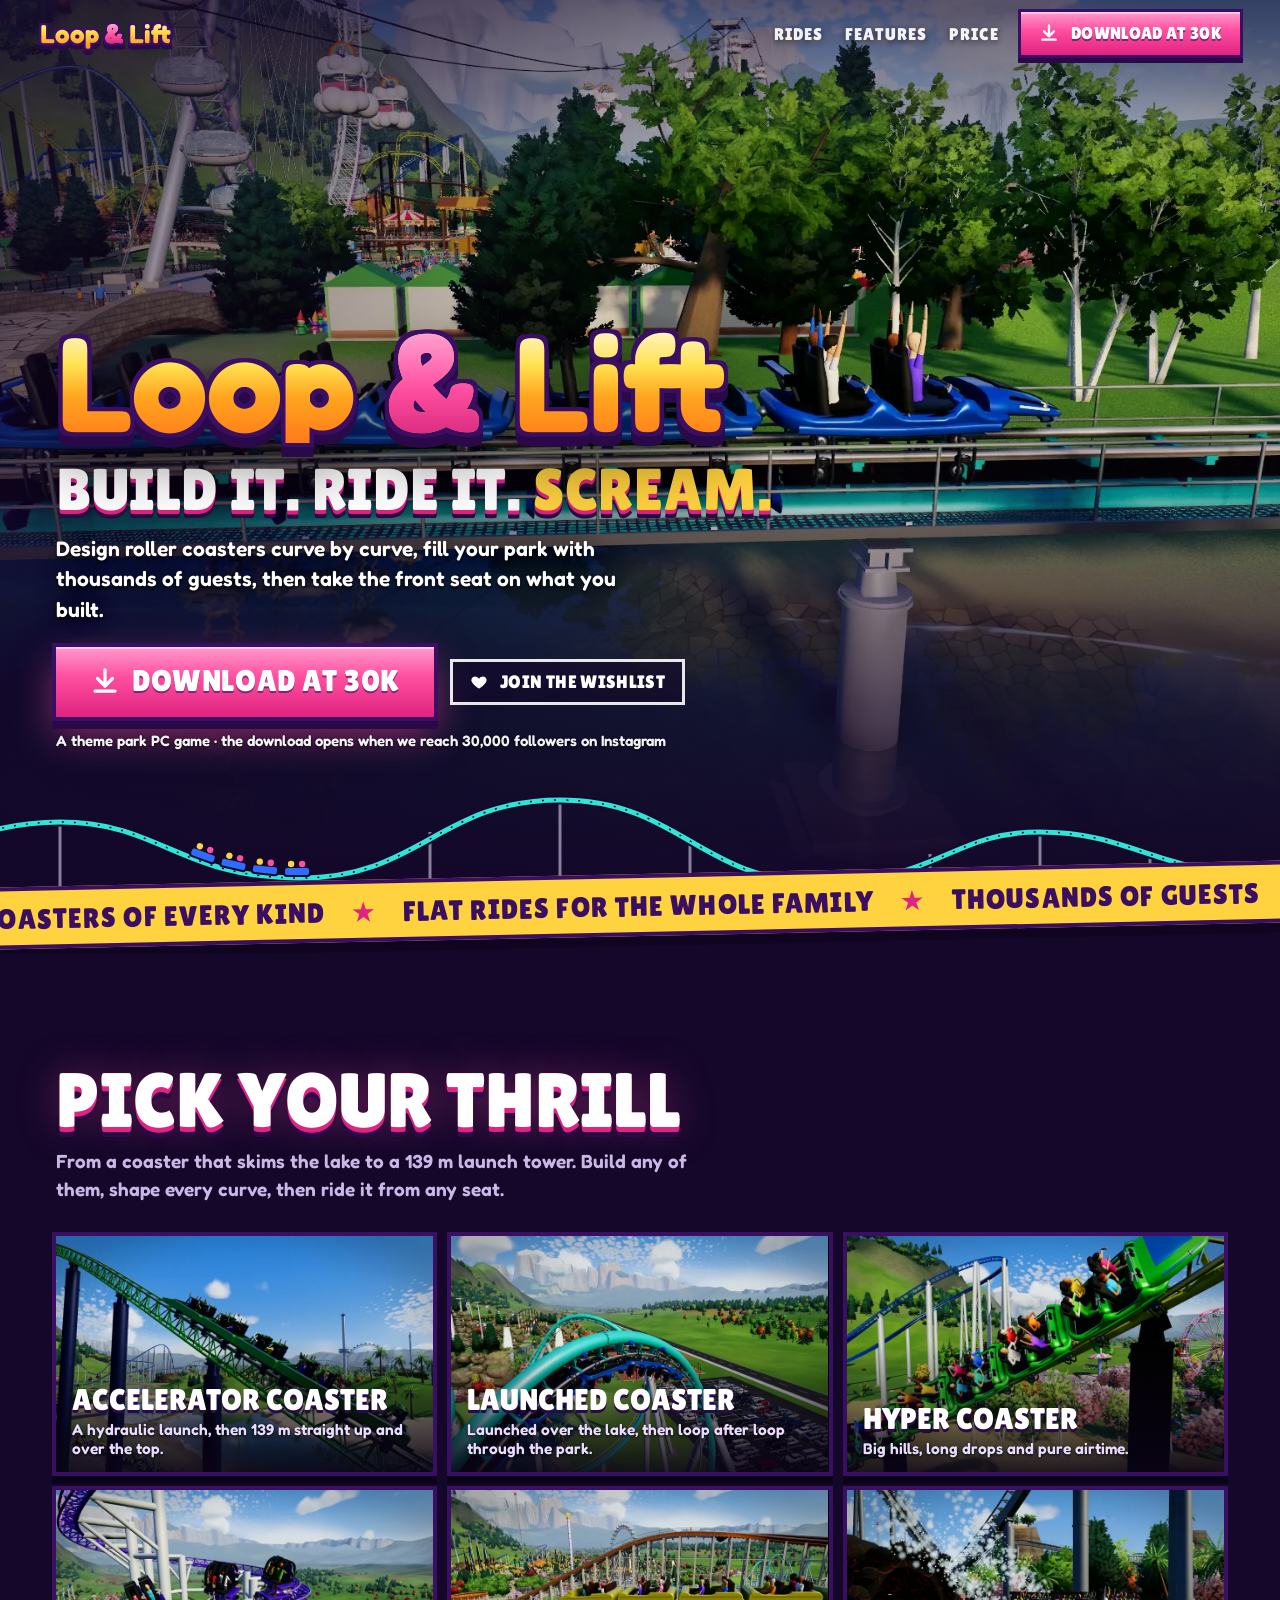
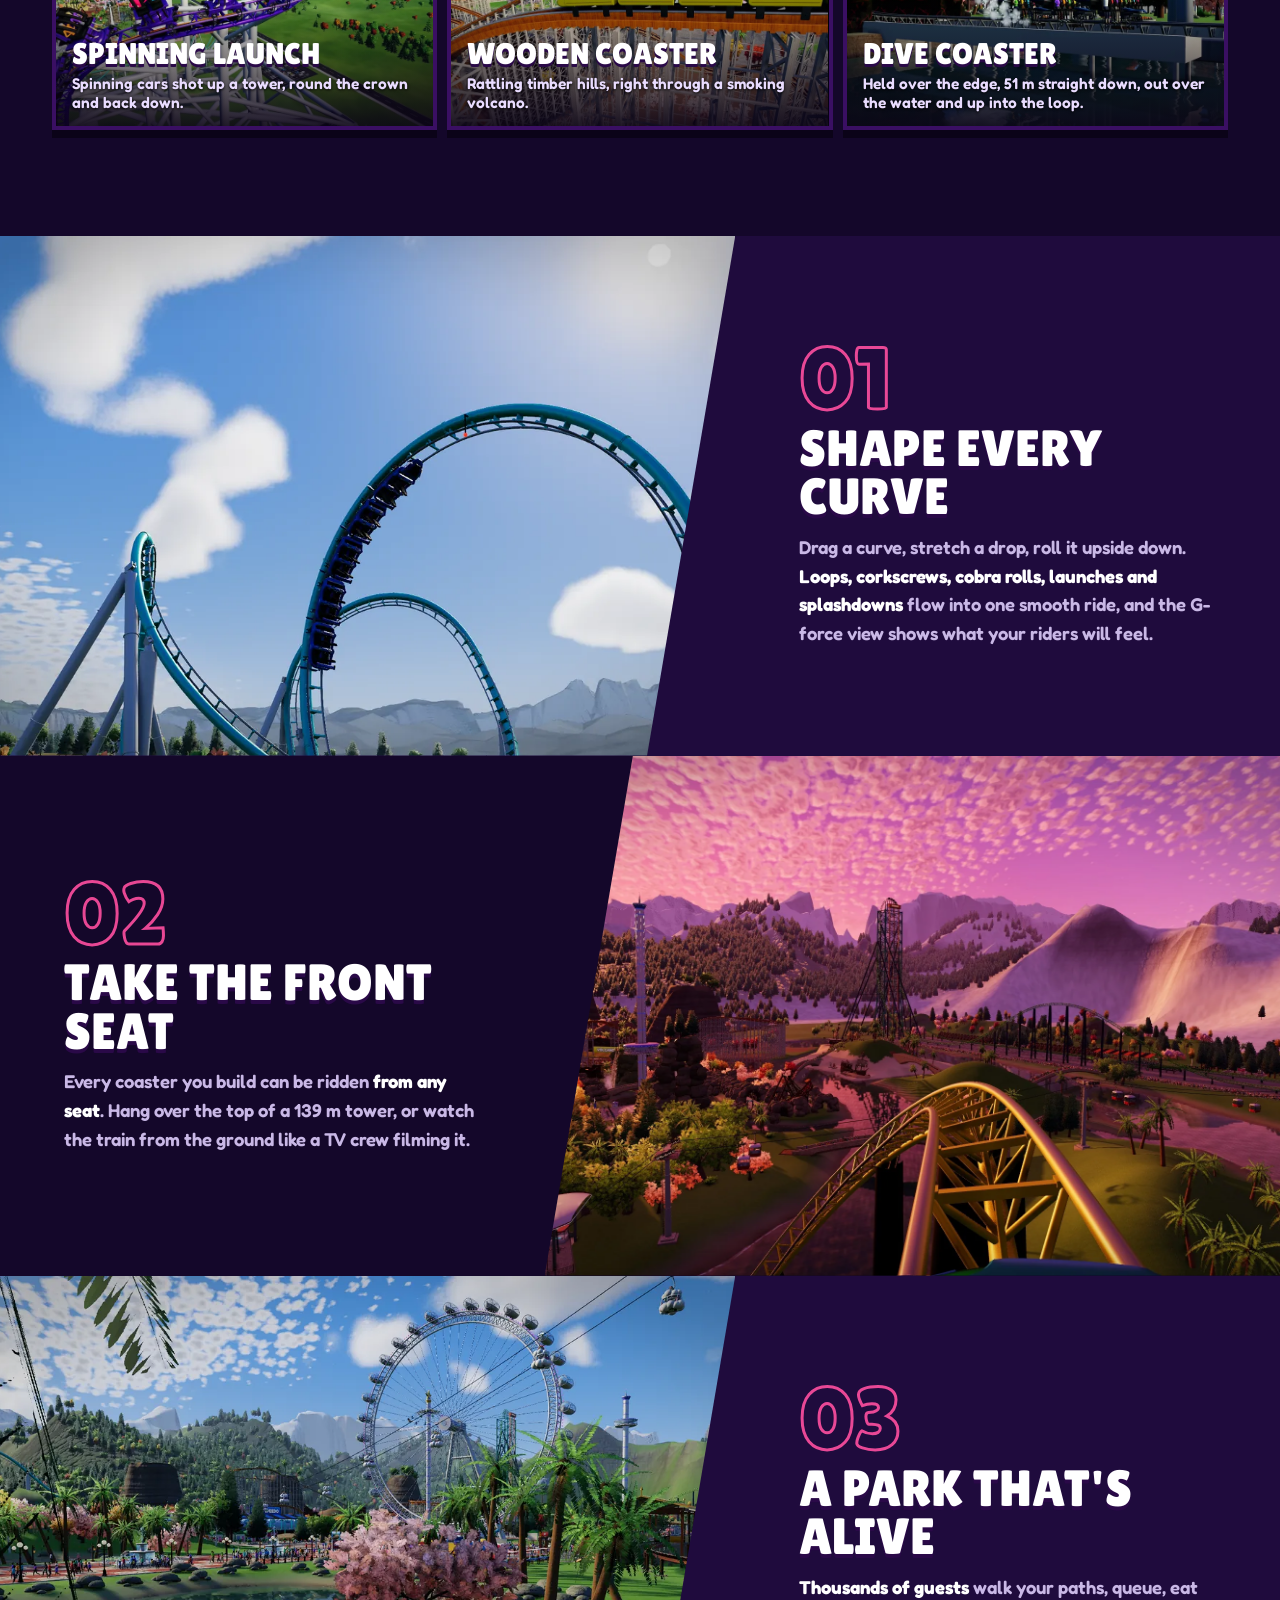
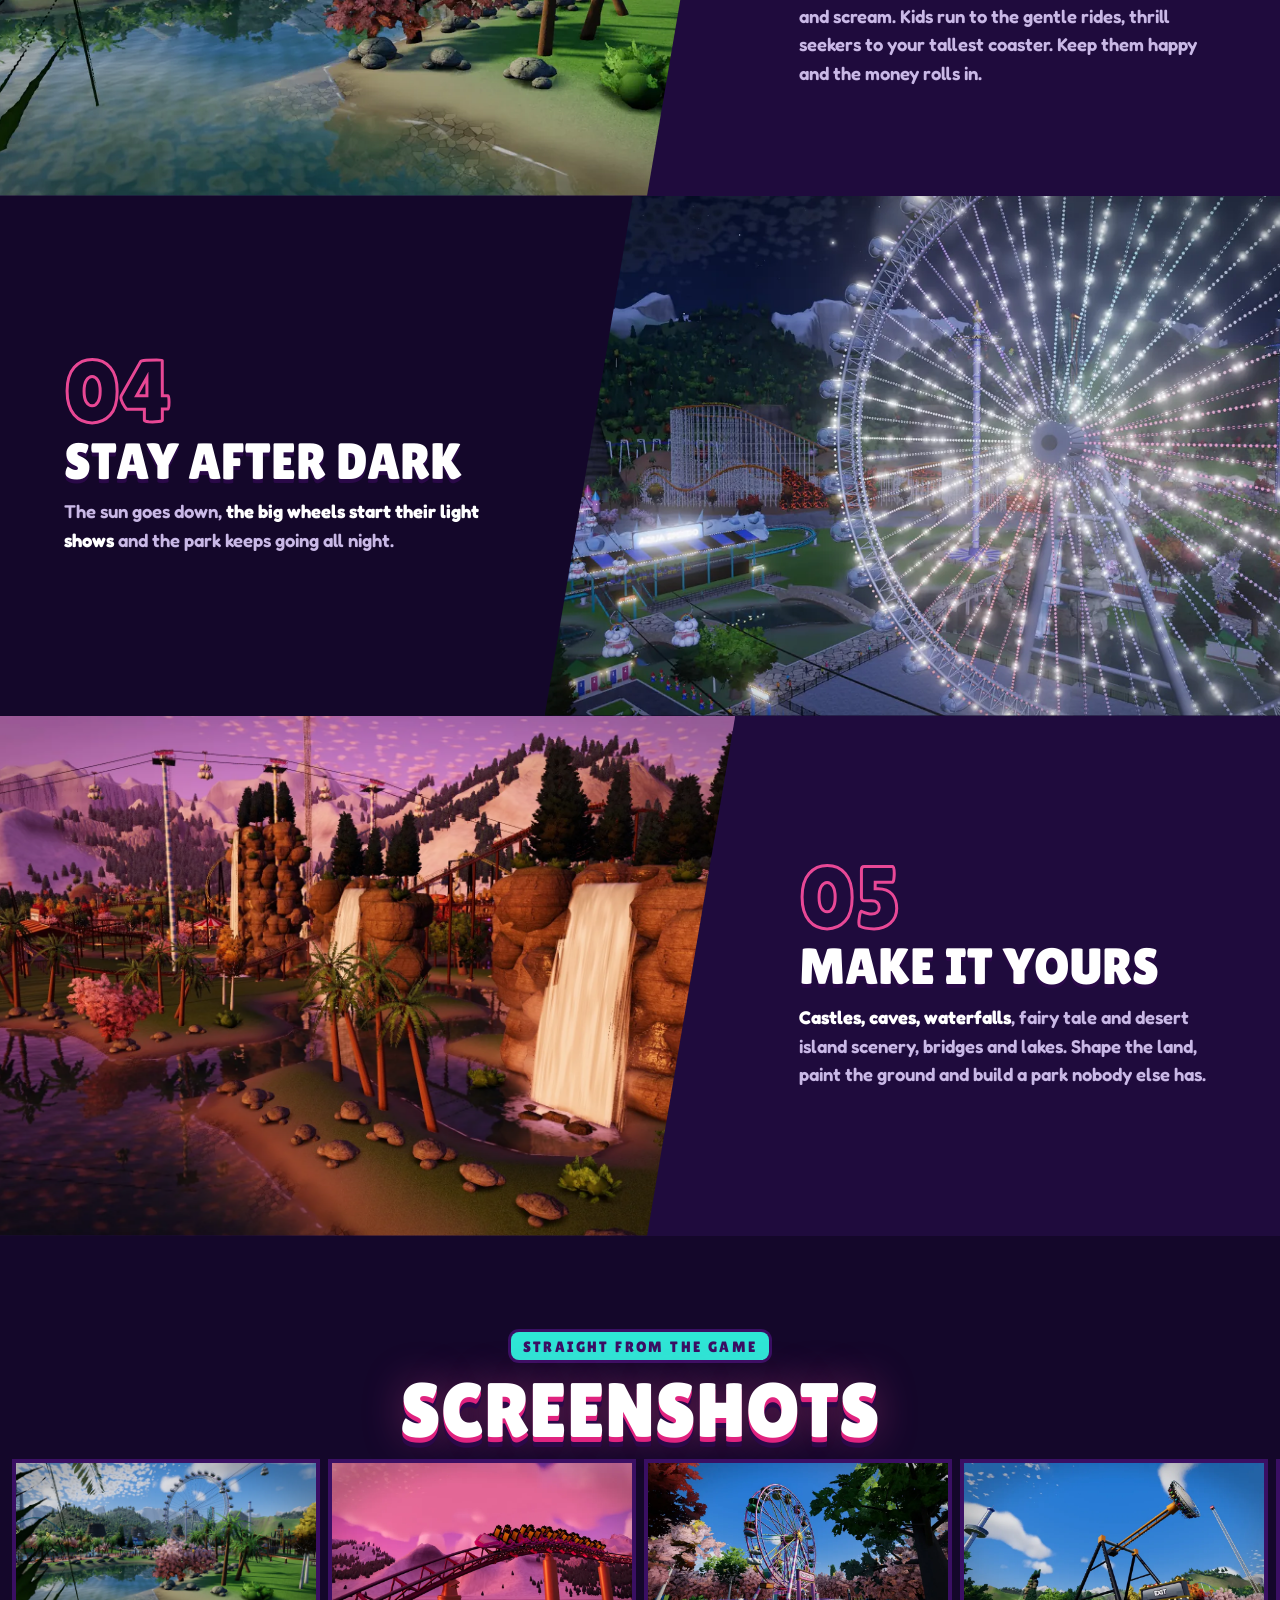
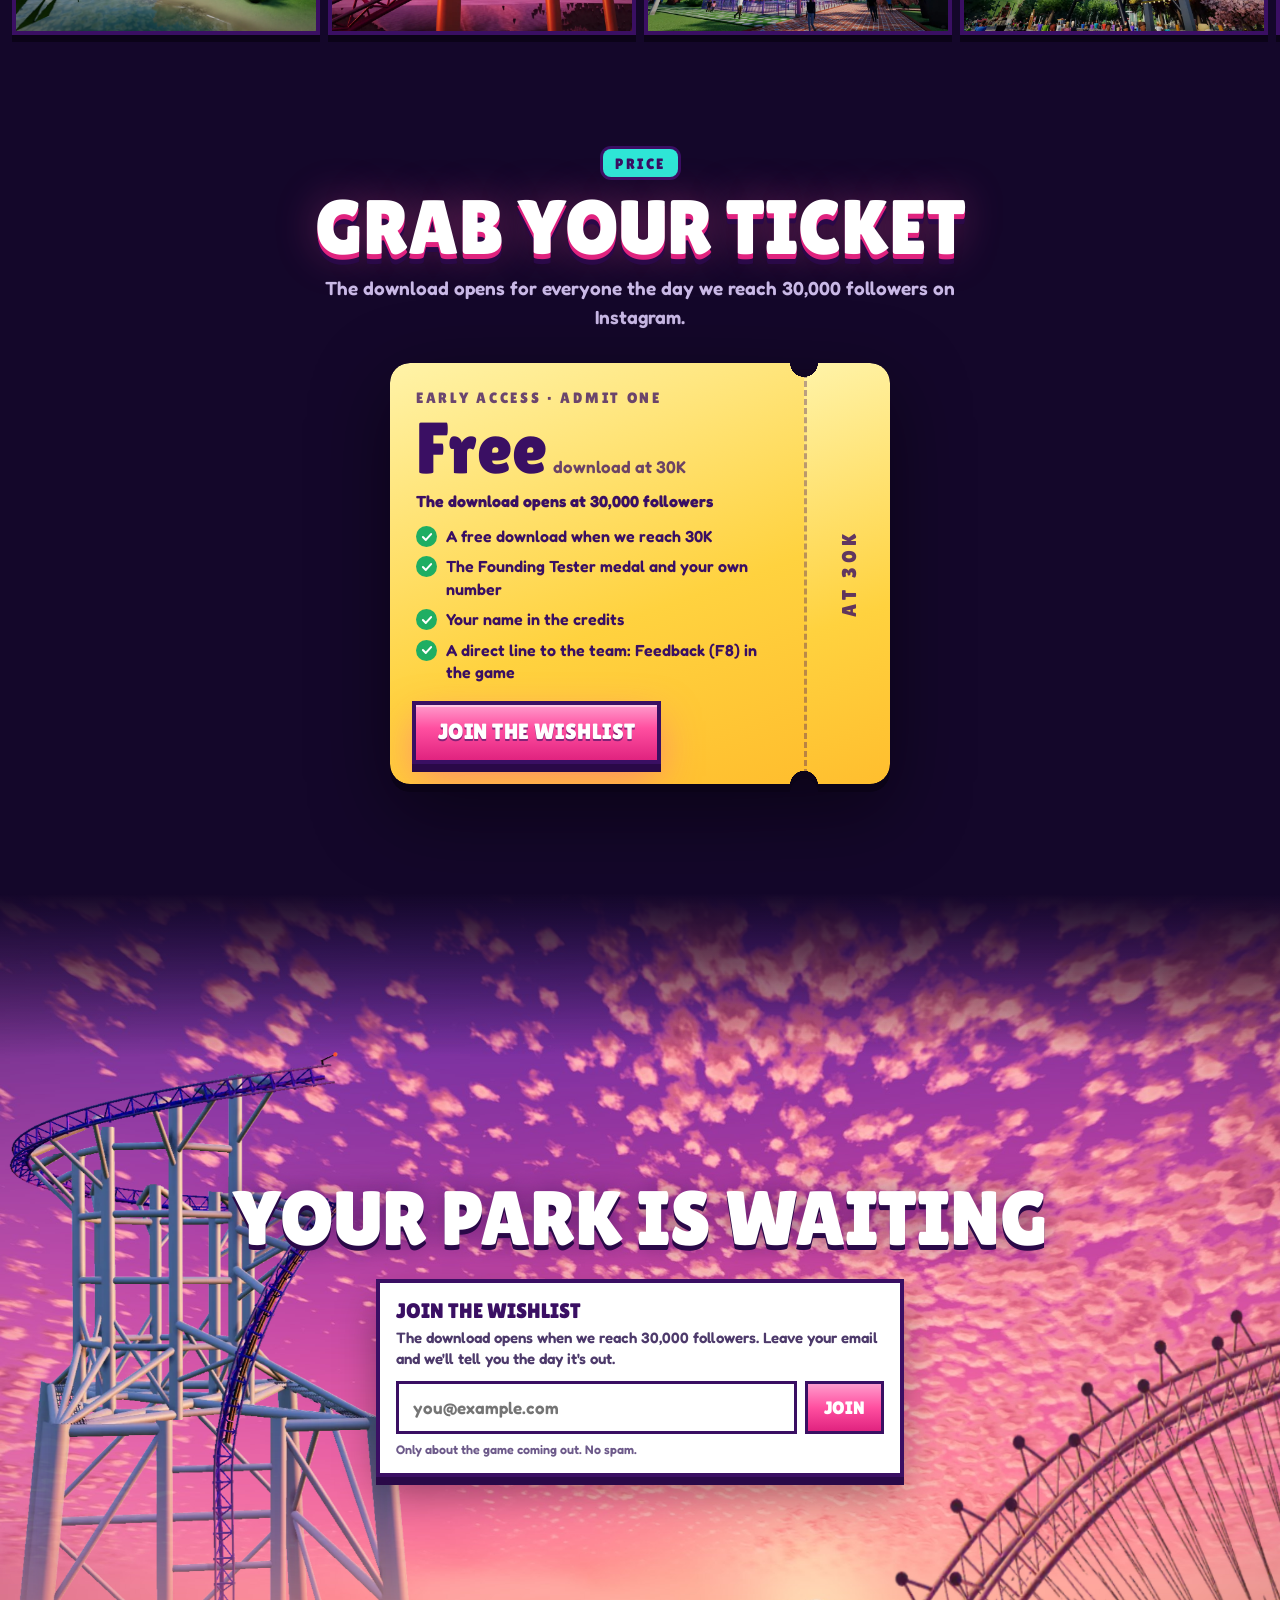
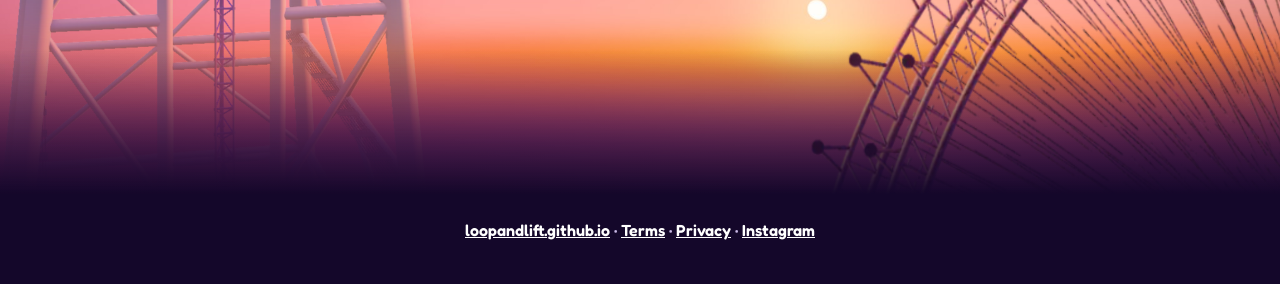
==== commit 13014331: "Publish the site" ====
--- a/30k/index.html
+++ b/30k/index.html
@@ -594,7 +594,7 @@
   const MS = /*MS*/{"frame":1600,"tower":[445,331,1146,1604],"clip":{"x":335,"y":299,"width":796,"height":1300},"frames":788,"topFrame":379,"emptyHead":1.0666666666666667,"emptyTail":1.1}/*MS*/, W = /*WHEEL*/{"px":1946,"mPerPx":0.05712890625,"z":[-6.2,-4.2,-2.2,0.0,2.2,4.2,6.2],"capPx":686,"capMPerPx":0.008984375,"R":54.65,"N":48}/*WHEEL*/;
   const scene = document.getElementById('scene');
   if (!MS || !W || !('IntersectionObserver' in window)) { scene.classList.remove('wait'); return; }
-  const A = '../assets/', V = '?v=' + /*VER*/1795765069/*VER*/;
+  const A = '../assets/', V = '?v=' + /*VER*/1795767112/*VER*/;
   const ms = document.getElementById('ms'), wheel = document.getElementById('wheel');
   const pct = v => (v / MS.frame) * 100 + '%';
   let vid = null, shown = false, timer = 0;
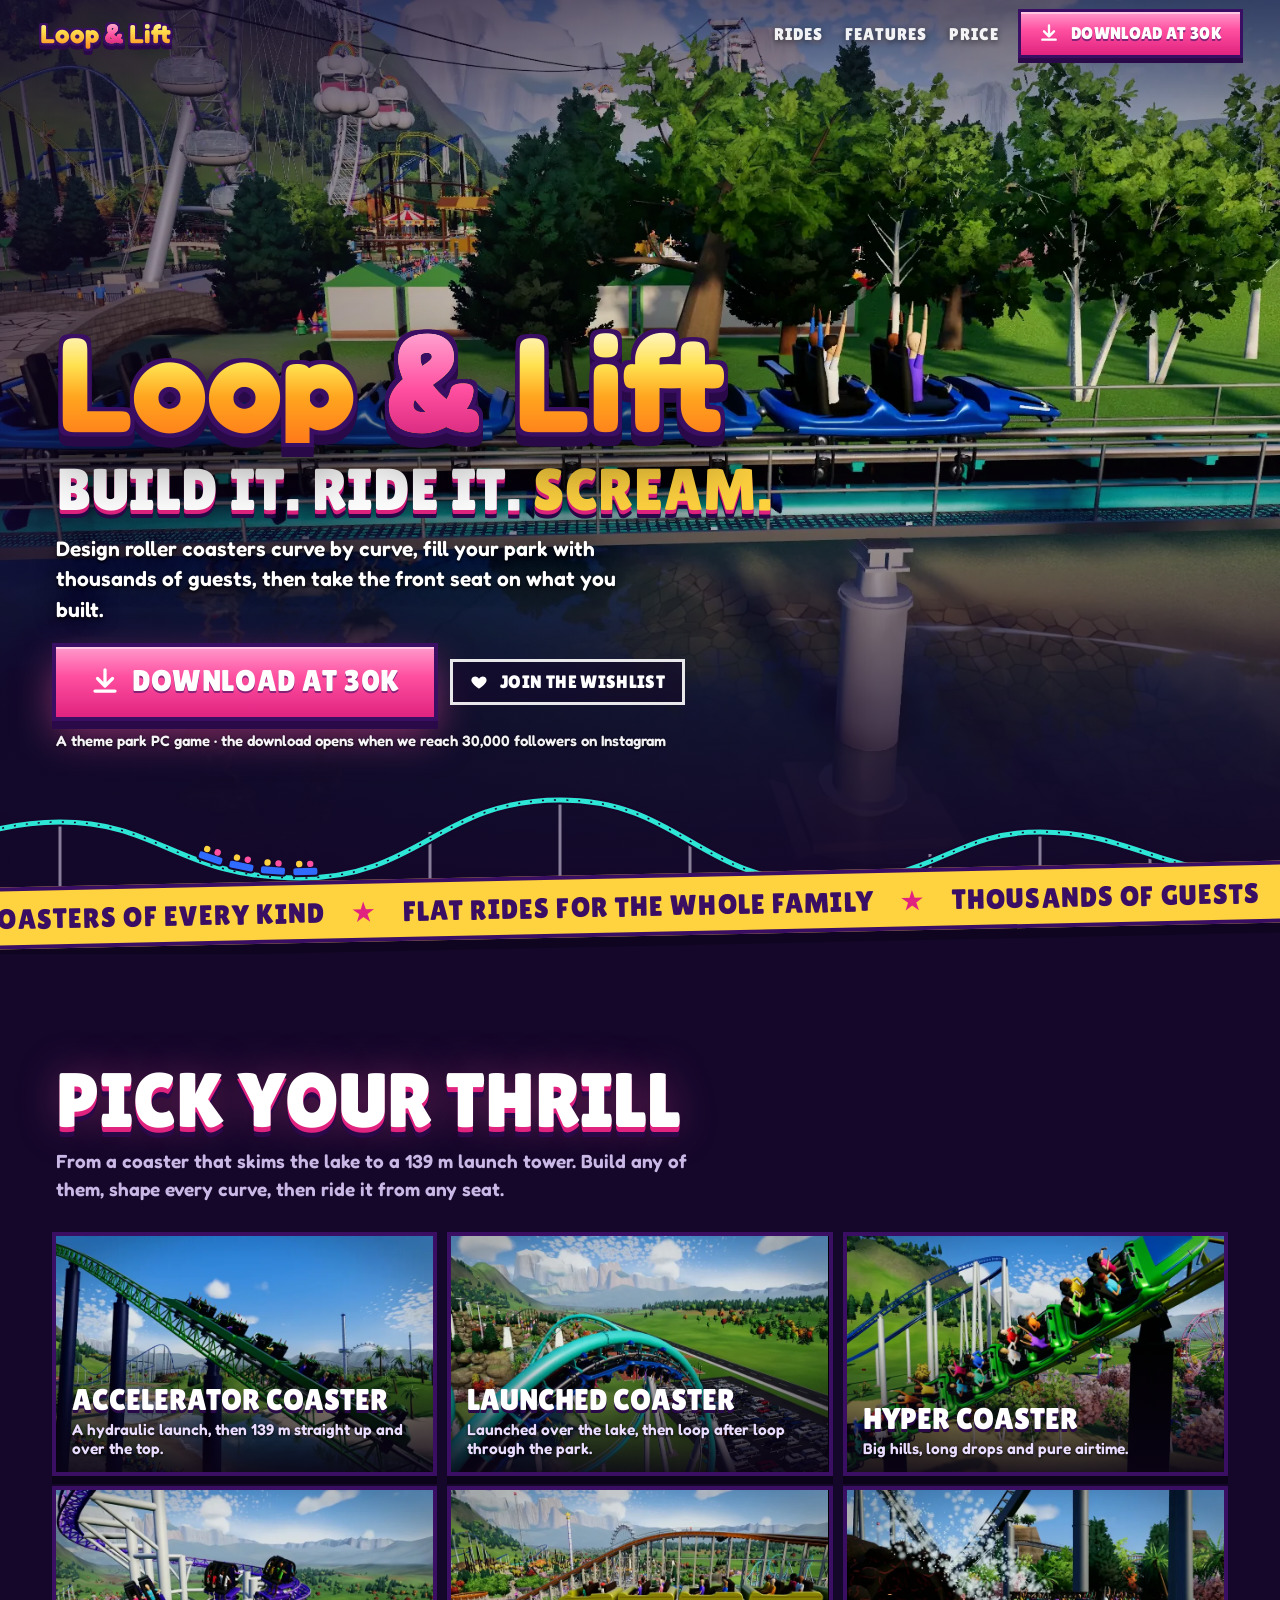
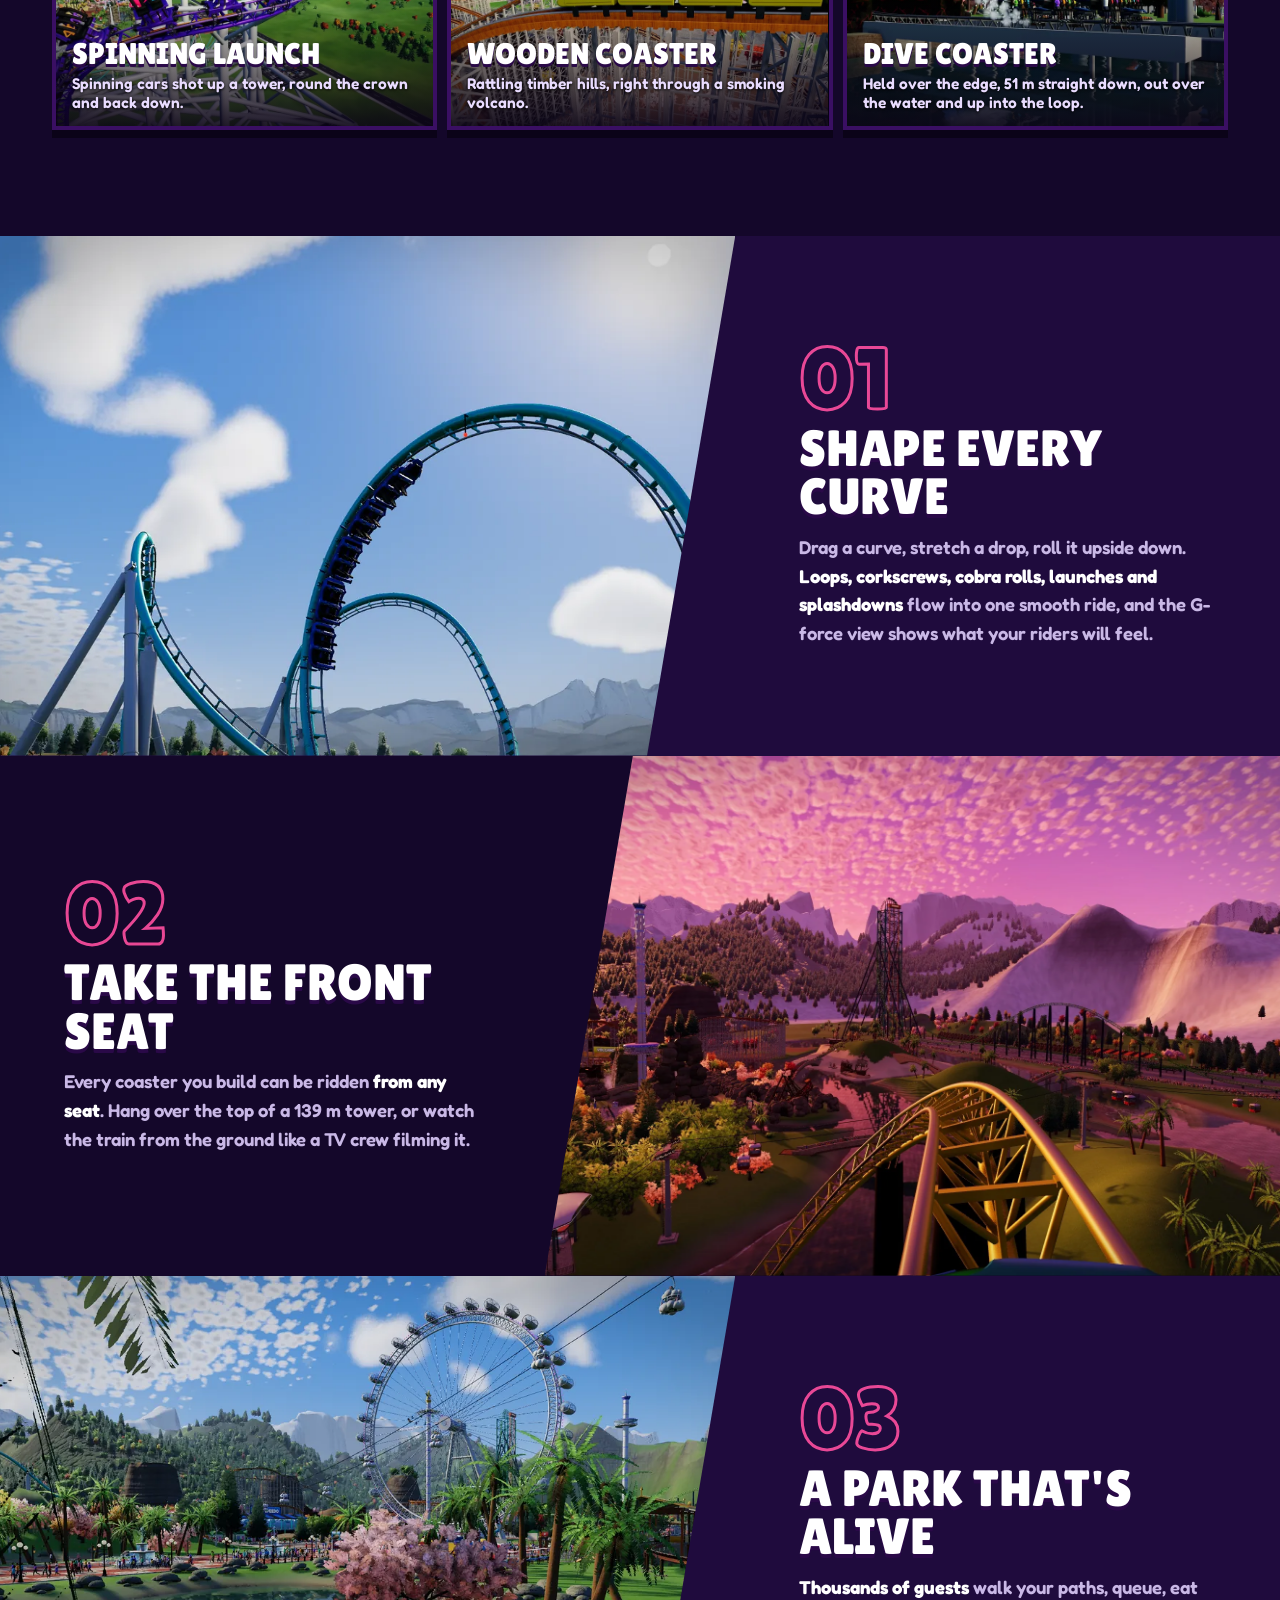
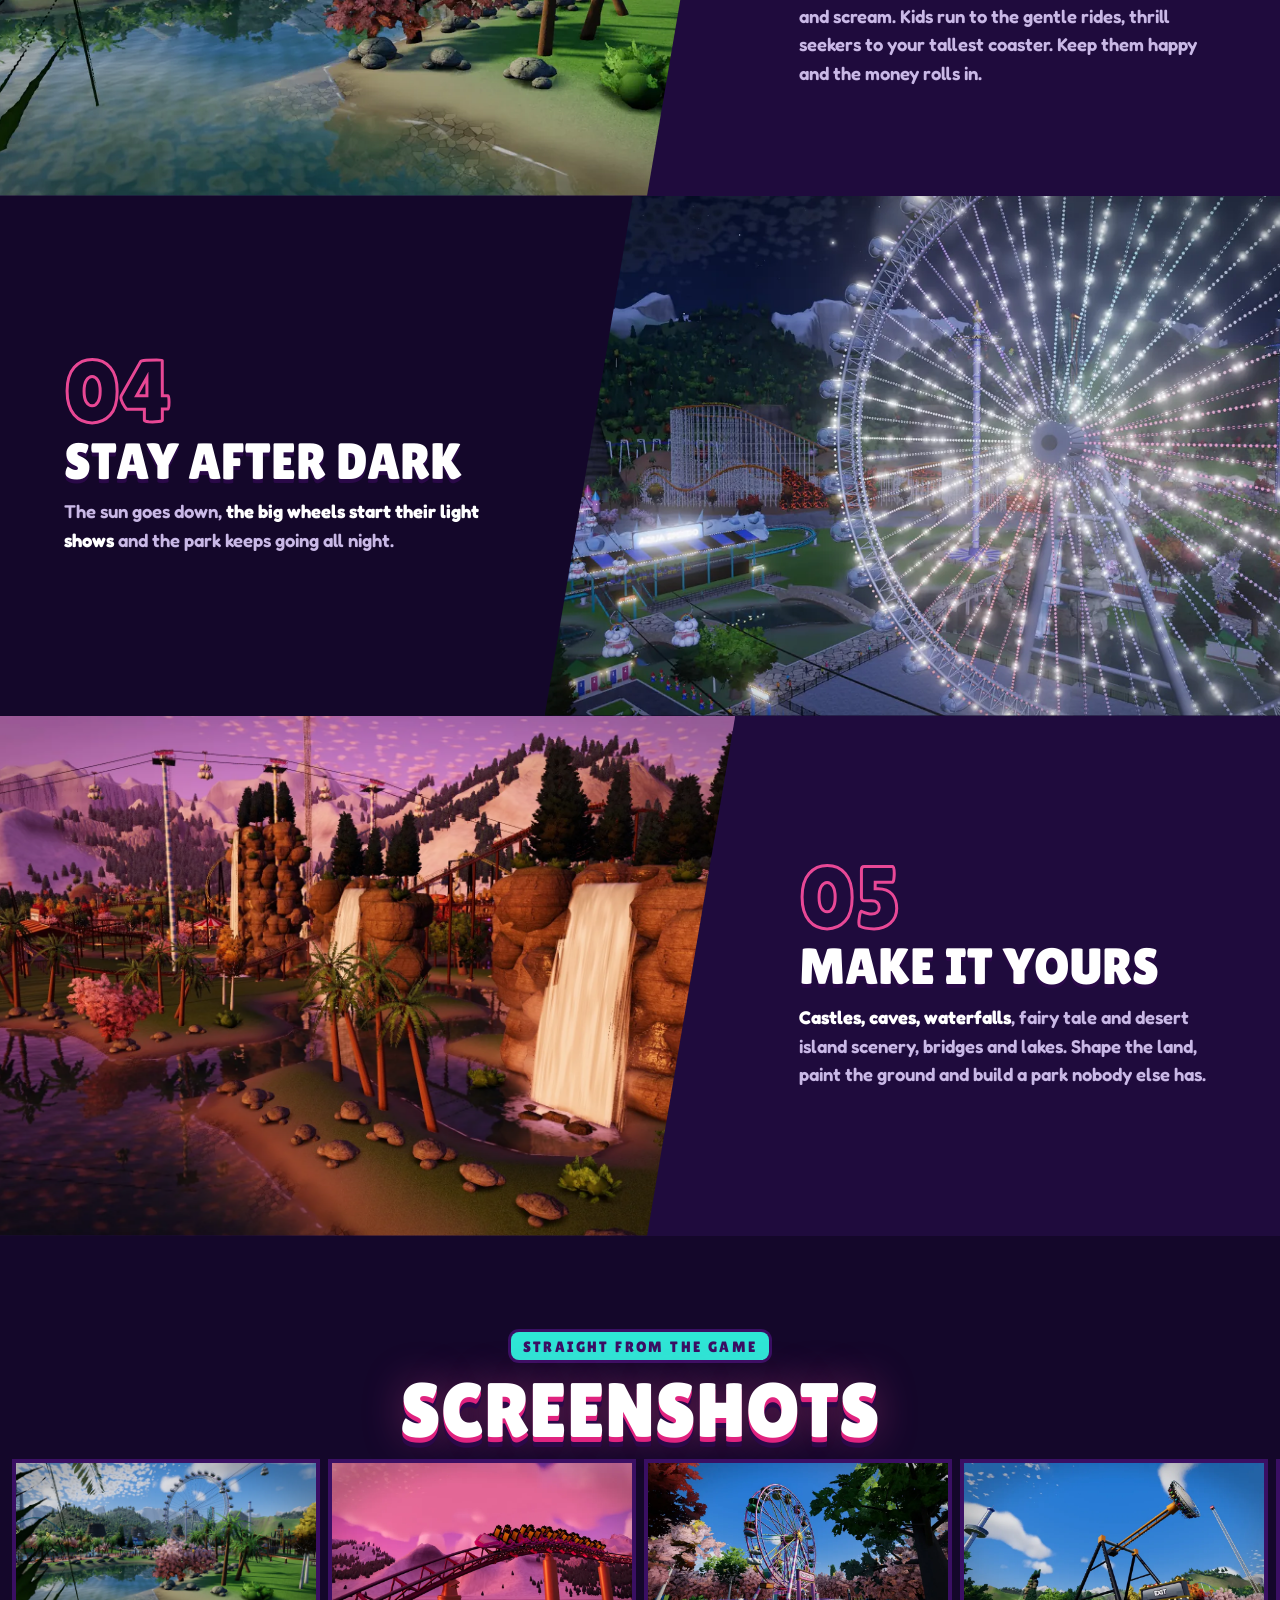
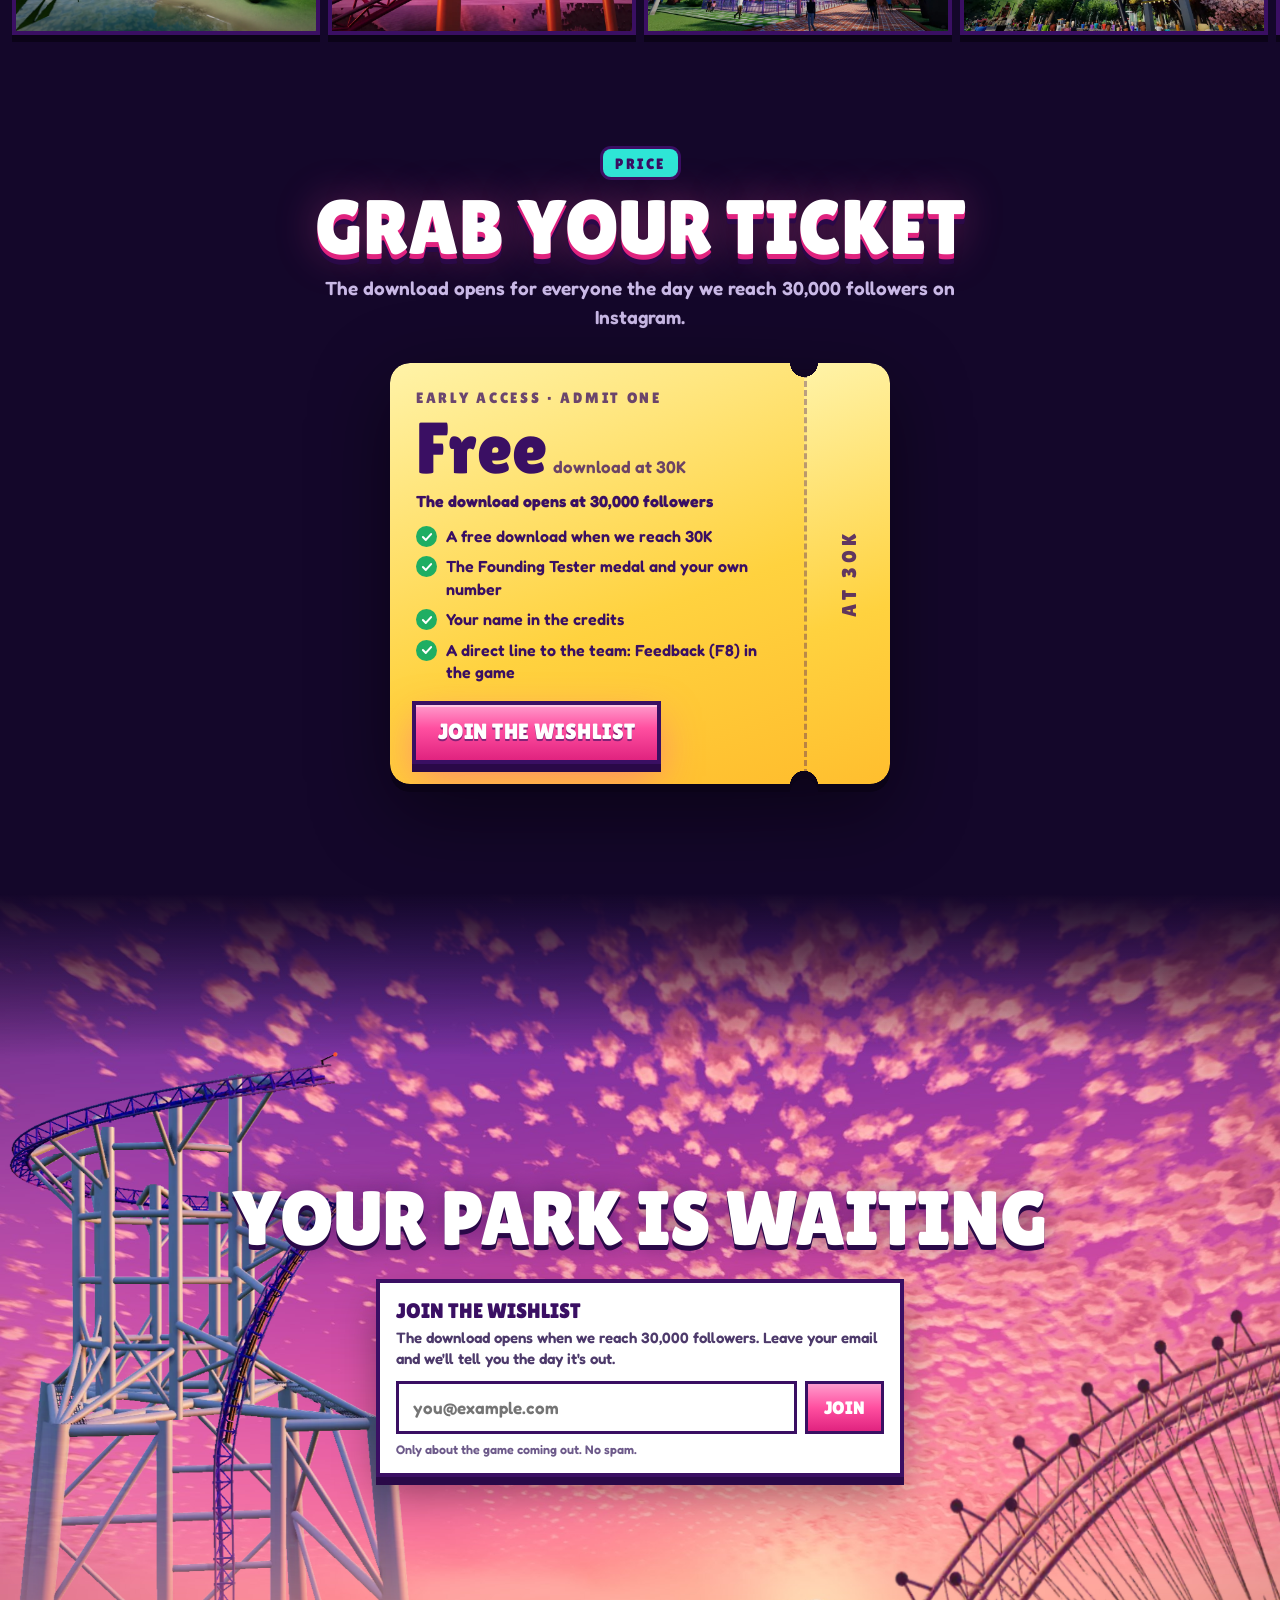
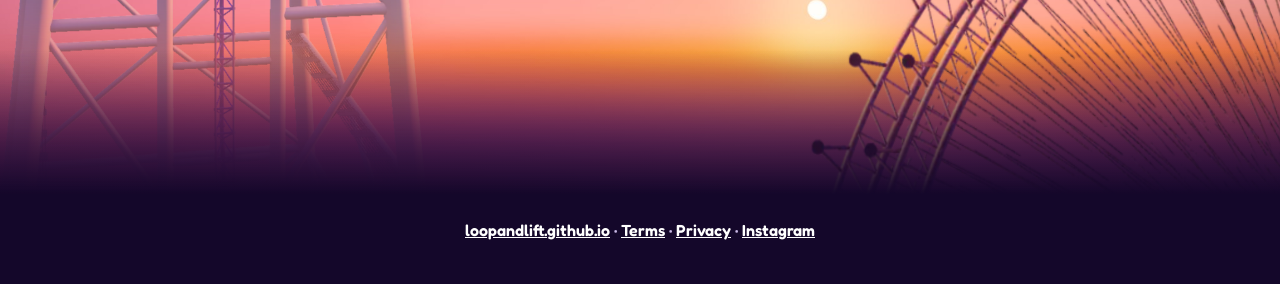
==== commit 4344dfe1: "Publish the site" ====
--- a/30k/index.html
+++ b/30k/index.html
@@ -594,7 +594,7 @@
   const MS = /*MS*/{"frame":1600,"tower":[445,331,1146,1604],"clip":{"x":335,"y":299,"width":796,"height":1300},"frames":788,"topFrame":379,"emptyHead":1.0666666666666667,"emptyTail":1.1}/*MS*/, W = /*WHEEL*/{"px":1946,"mPerPx":0.05712890625,"z":[-6.2,-4.2,-2.2,0.0,2.2,4.2,6.2],"capPx":686,"capMPerPx":0.008984375,"R":54.65,"N":48}/*WHEEL*/;
   const scene = document.getElementById('scene');
   if (!MS || !W || !('IntersectionObserver' in window)) { scene.classList.remove('wait'); return; }
-  const A = '../assets/', V = '?v=' + /*VER*/1795767112/*VER*/;
+  const A = '../assets/', V = '?v=' + /*VER*/1795768563/*VER*/;
   const ms = document.getElementById('ms'), wheel = document.getElementById('wheel');
   const pct = v => (v / MS.frame) * 100 + '%';
   let vid = null, shown = false, timer = 0;
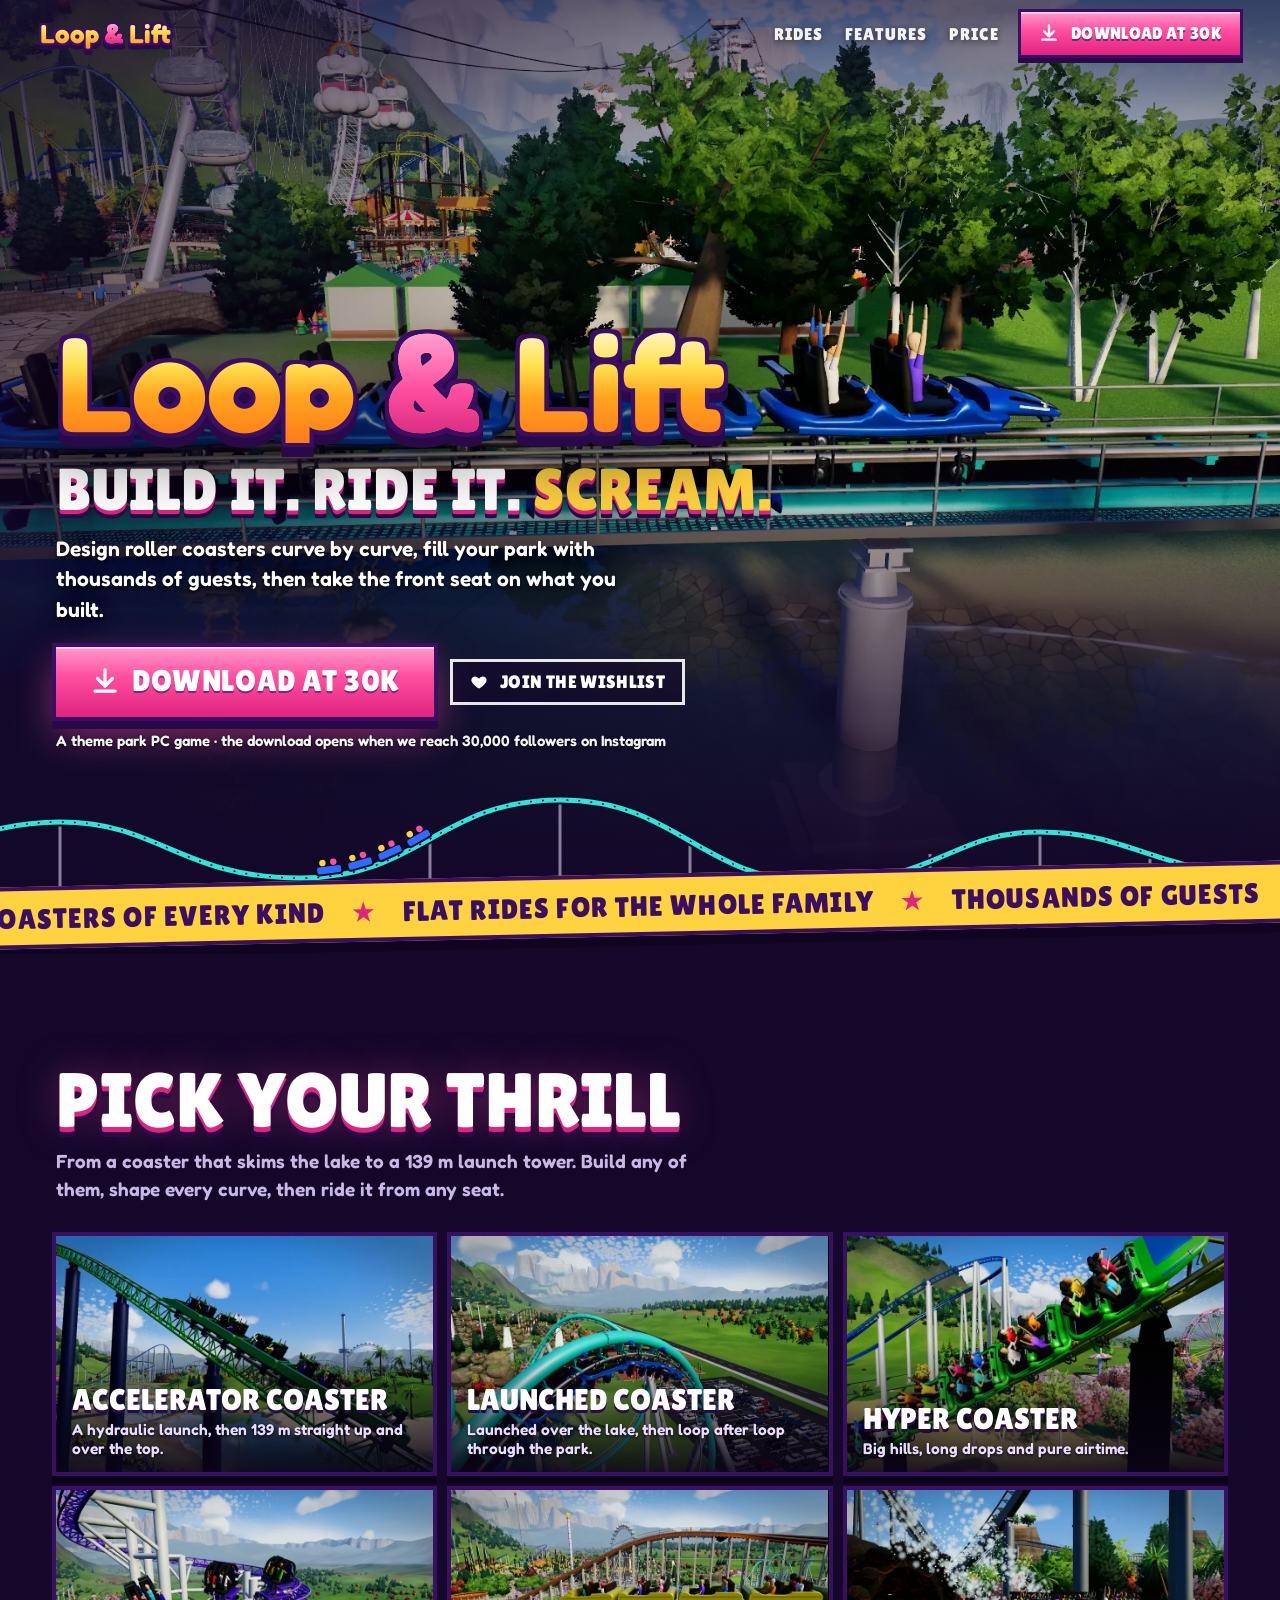
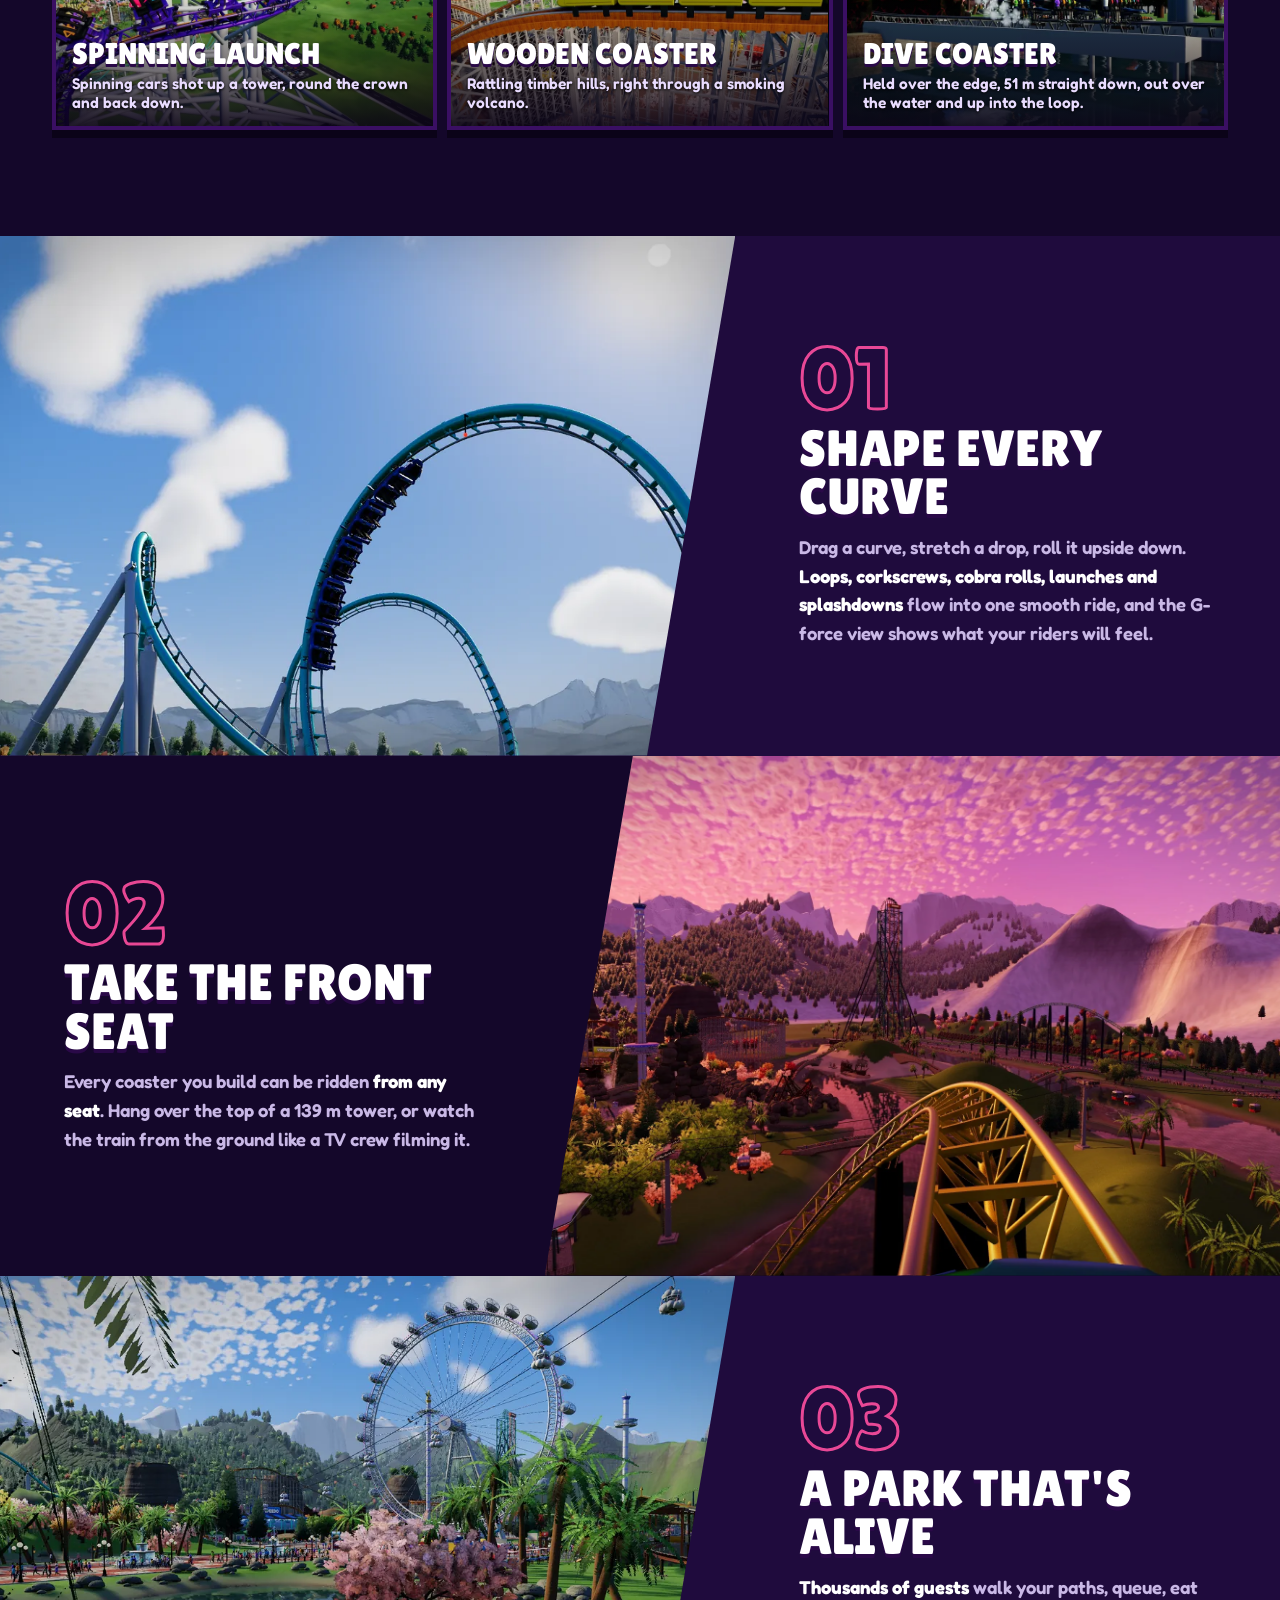
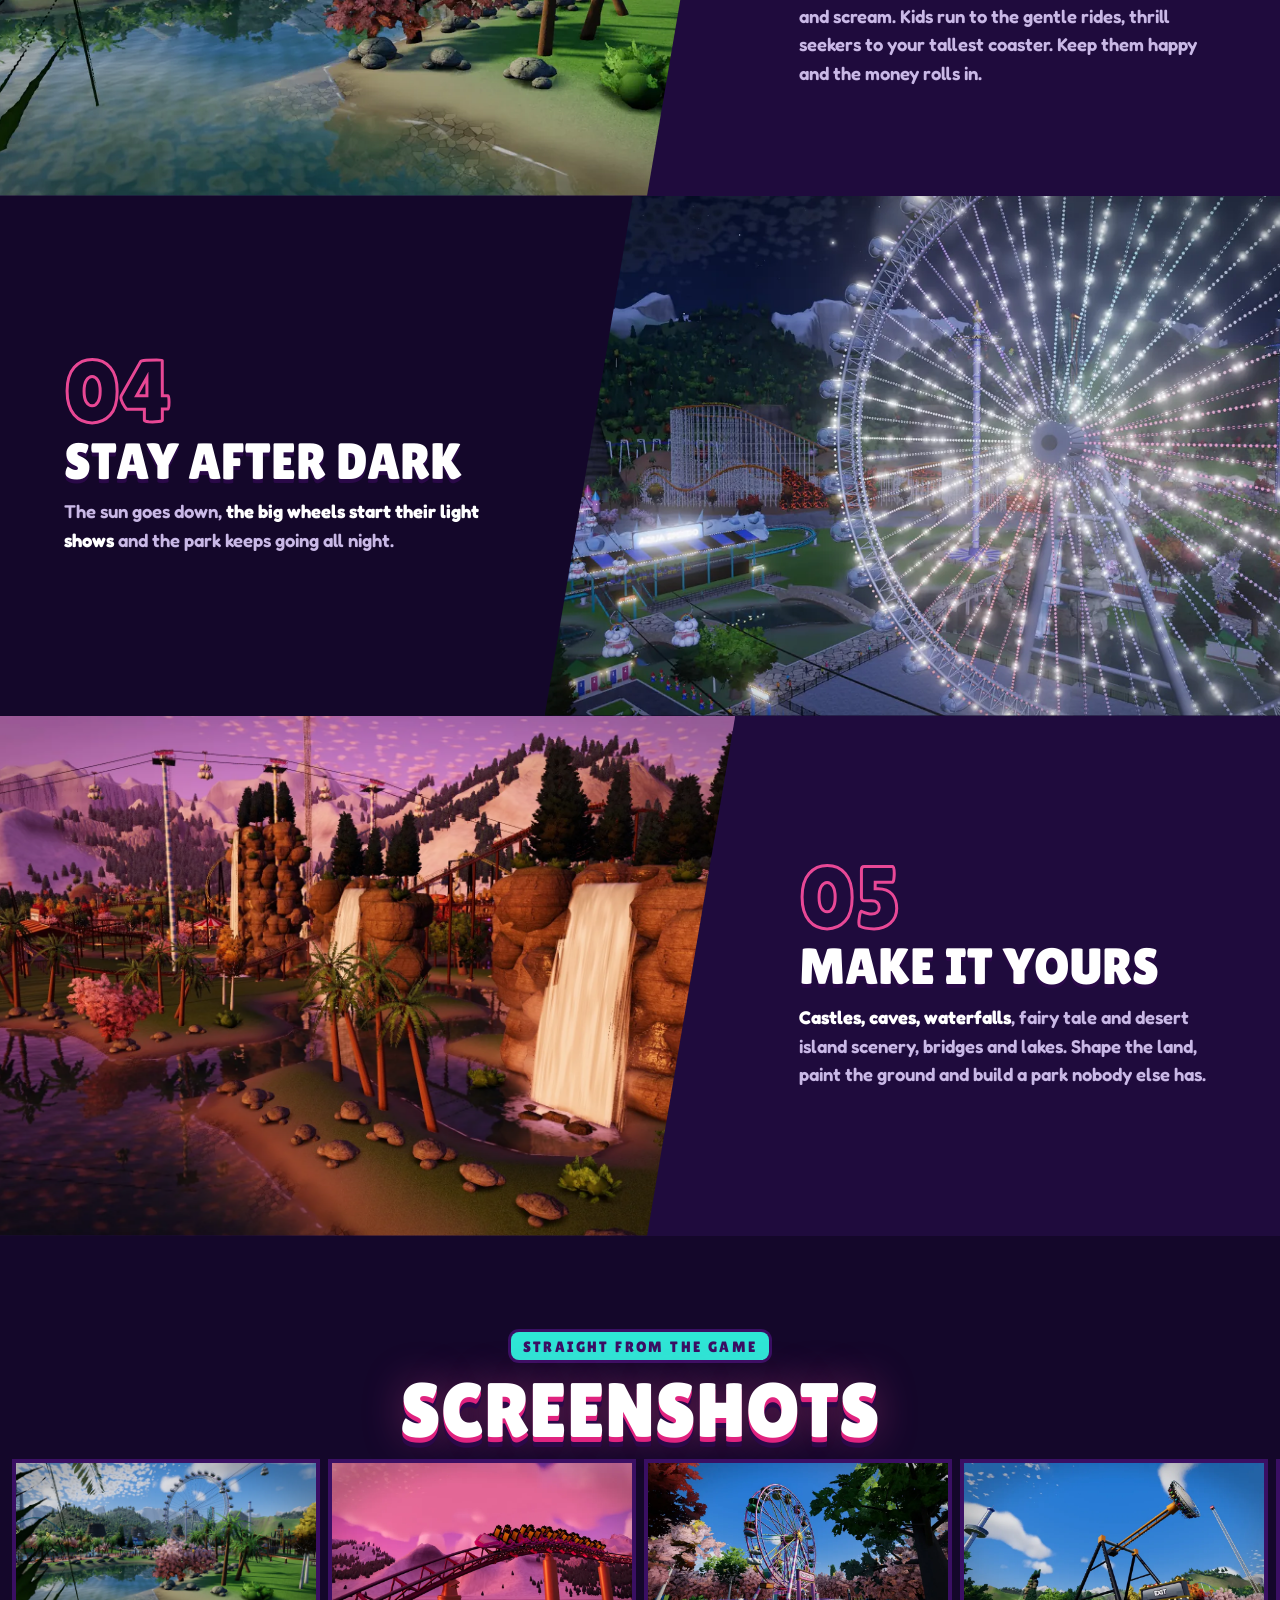
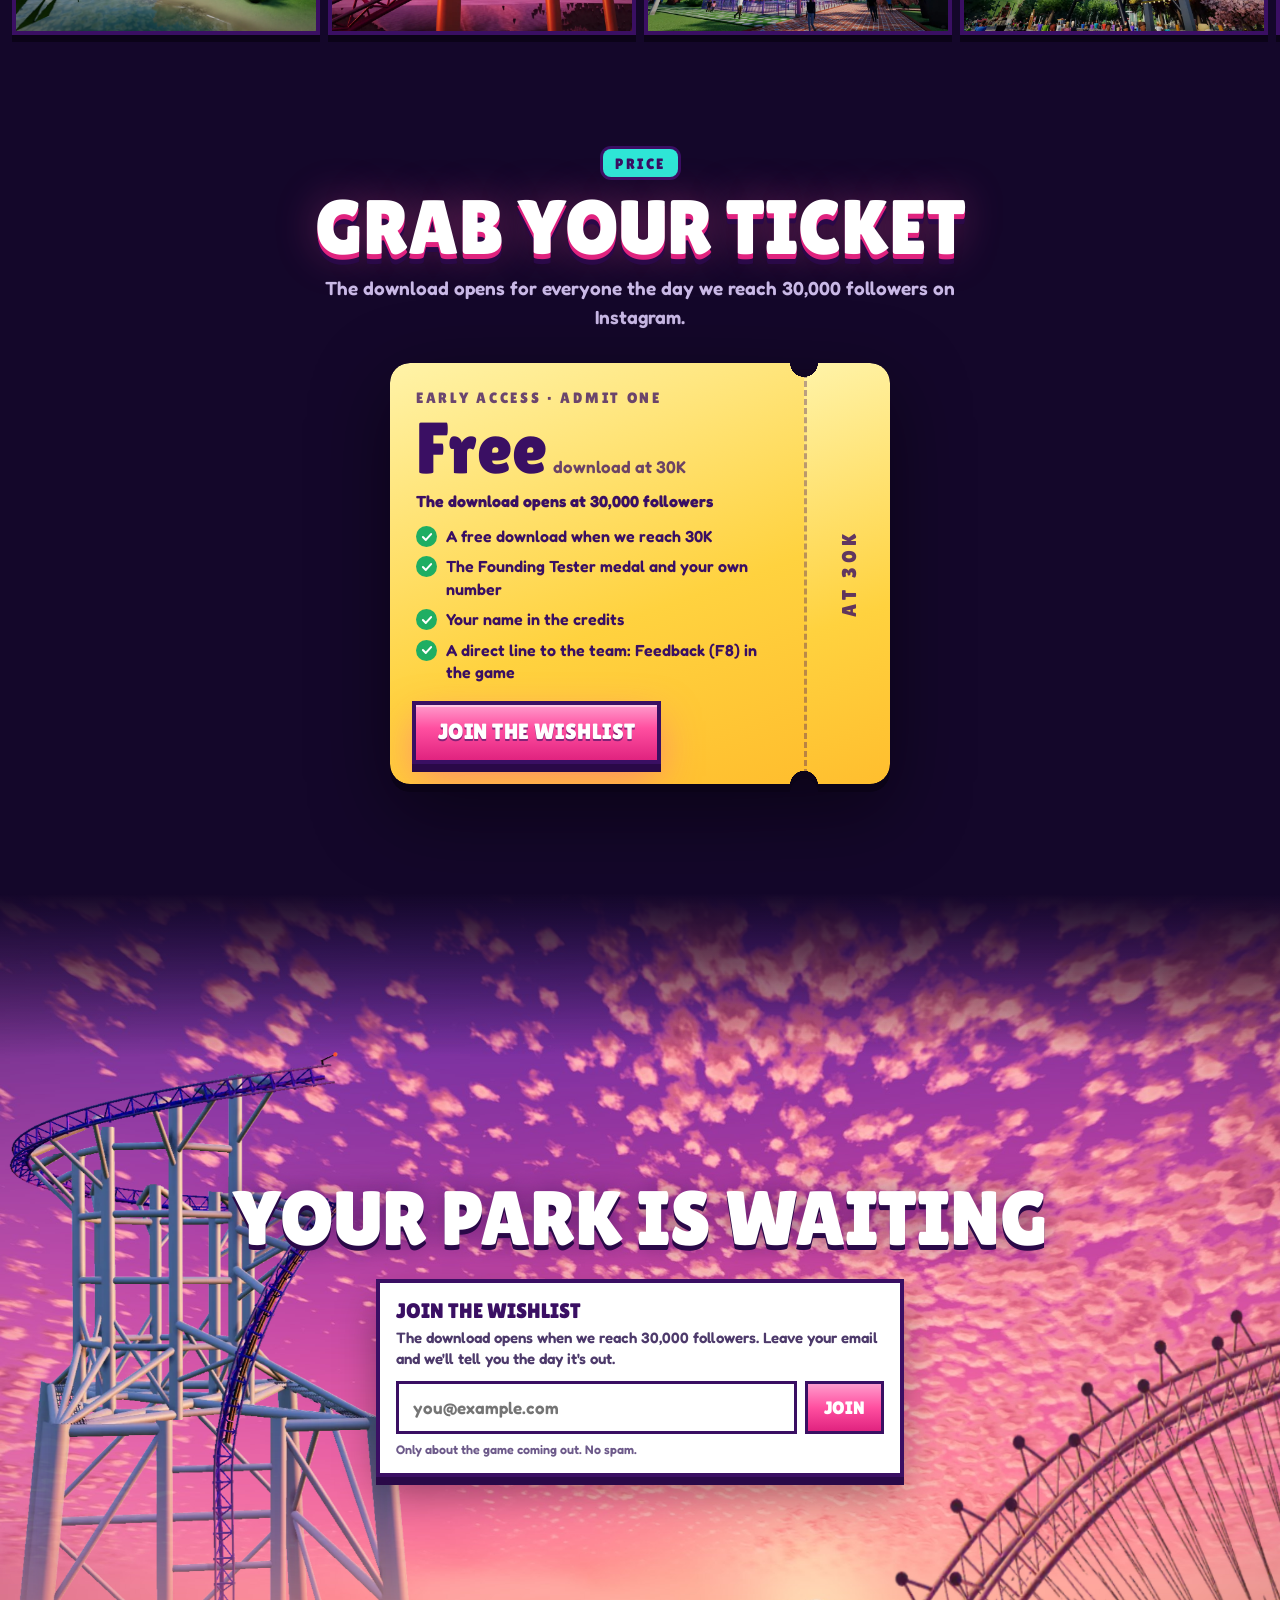
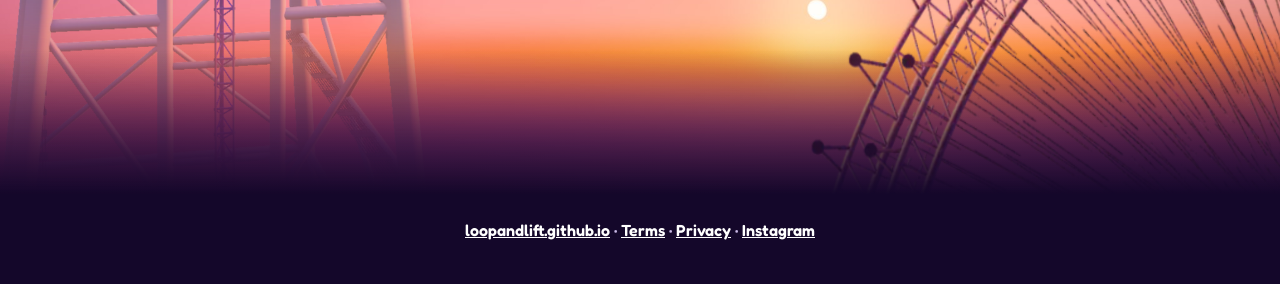
==== commit cb5c43e6: "Publish the site" ====
--- a/30k/index.html
+++ b/30k/index.html
@@ -594,7 +594,7 @@
   const MS = /*MS*/{"frame":1600,"tower":[445,331,1146,1604],"clip":{"x":335,"y":299,"width":796,"height":1300},"frames":788,"topFrame":379,"emptyHead":1.0666666666666667,"emptyTail":1.1}/*MS*/, W = /*WHEEL*/{"px":1946,"mPerPx":0.05712890625,"z":[-6.2,-4.2,-2.2,0.0,2.2,4.2,6.2],"capPx":686,"capMPerPx":0.008984375,"R":54.65,"N":48}/*WHEEL*/;
   const scene = document.getElementById('scene');
   if (!MS || !W || !('IntersectionObserver' in window)) { scene.classList.remove('wait'); return; }
-  const A = '../assets/', V = '?v=' + /*VER*/1795768563/*VER*/;
+  const A = '../assets/', V = '?v=' + /*VER*/1795886852/*VER*/;
   const ms = document.getElementById('ms'), wheel = document.getElementById('wheel');
   const pct = v => (v / MS.frame) * 100 + '%';
   let vid = null, shown = false, timer = 0;
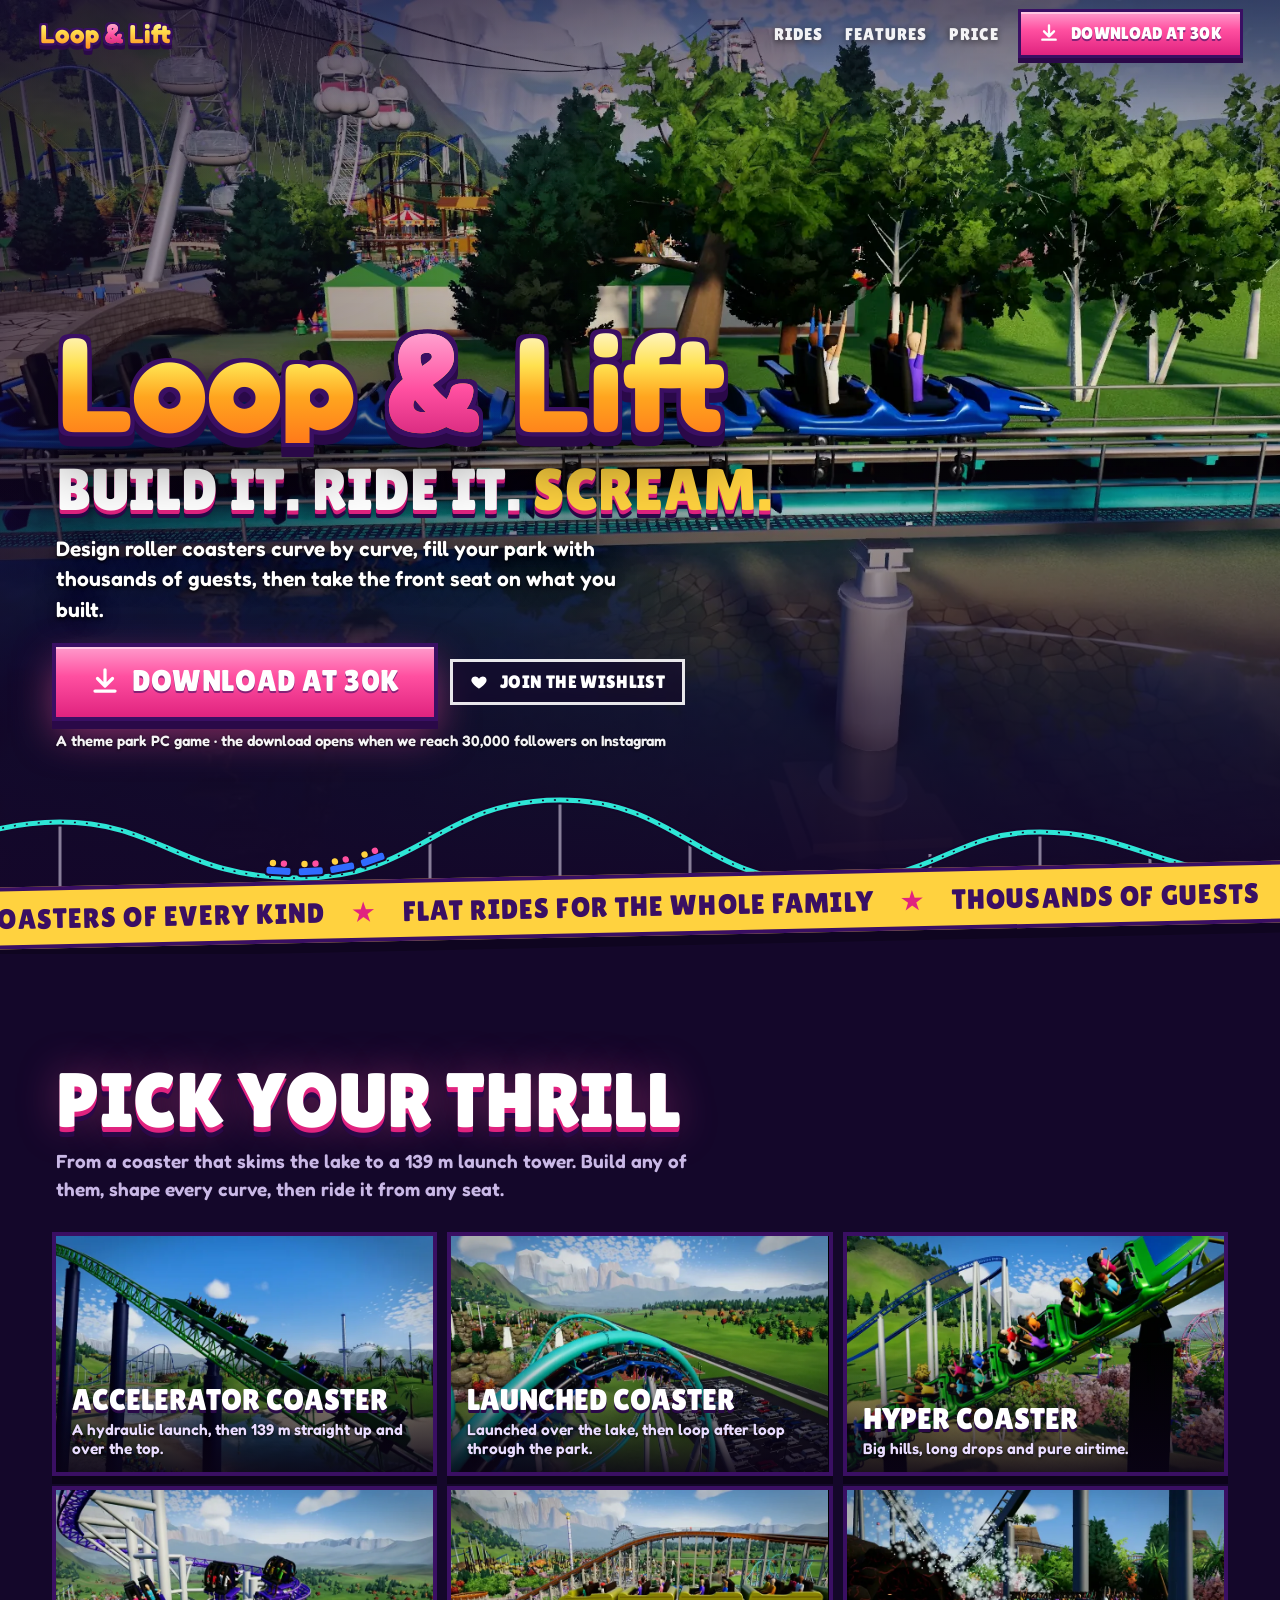
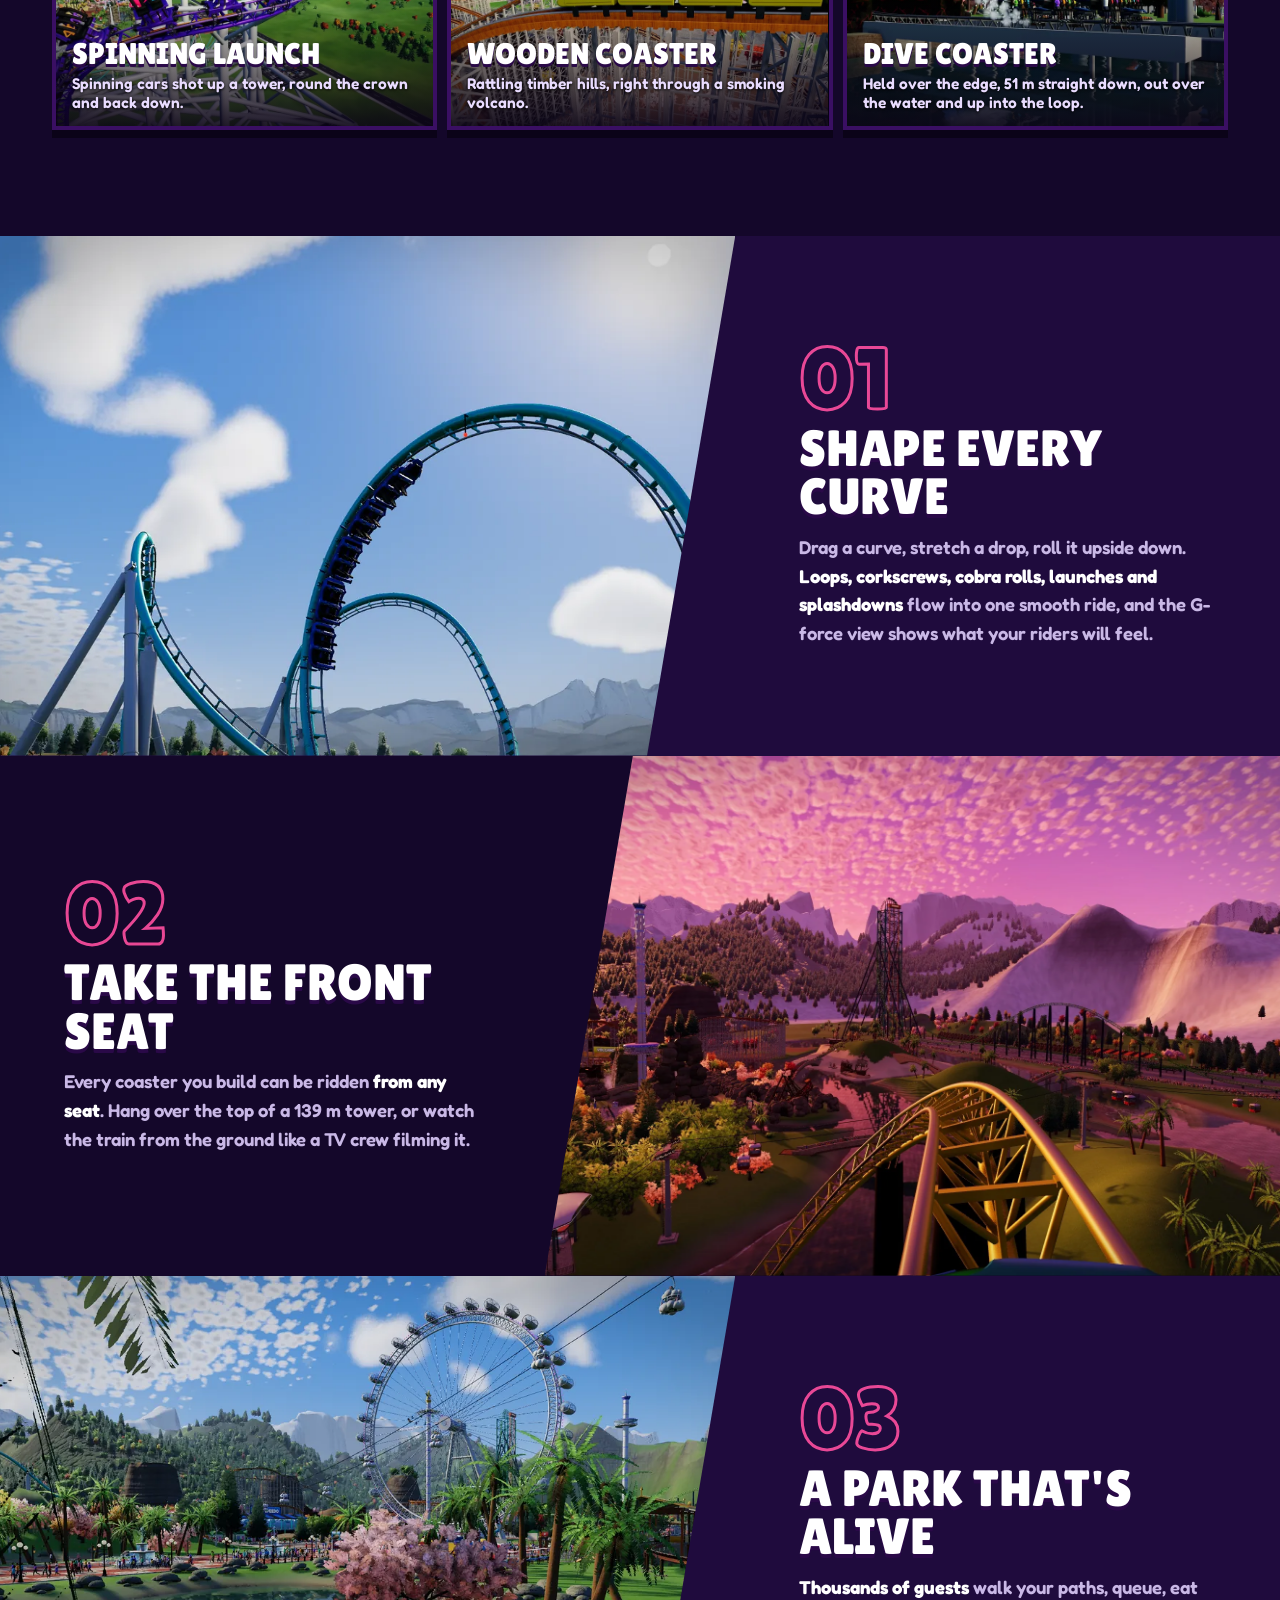
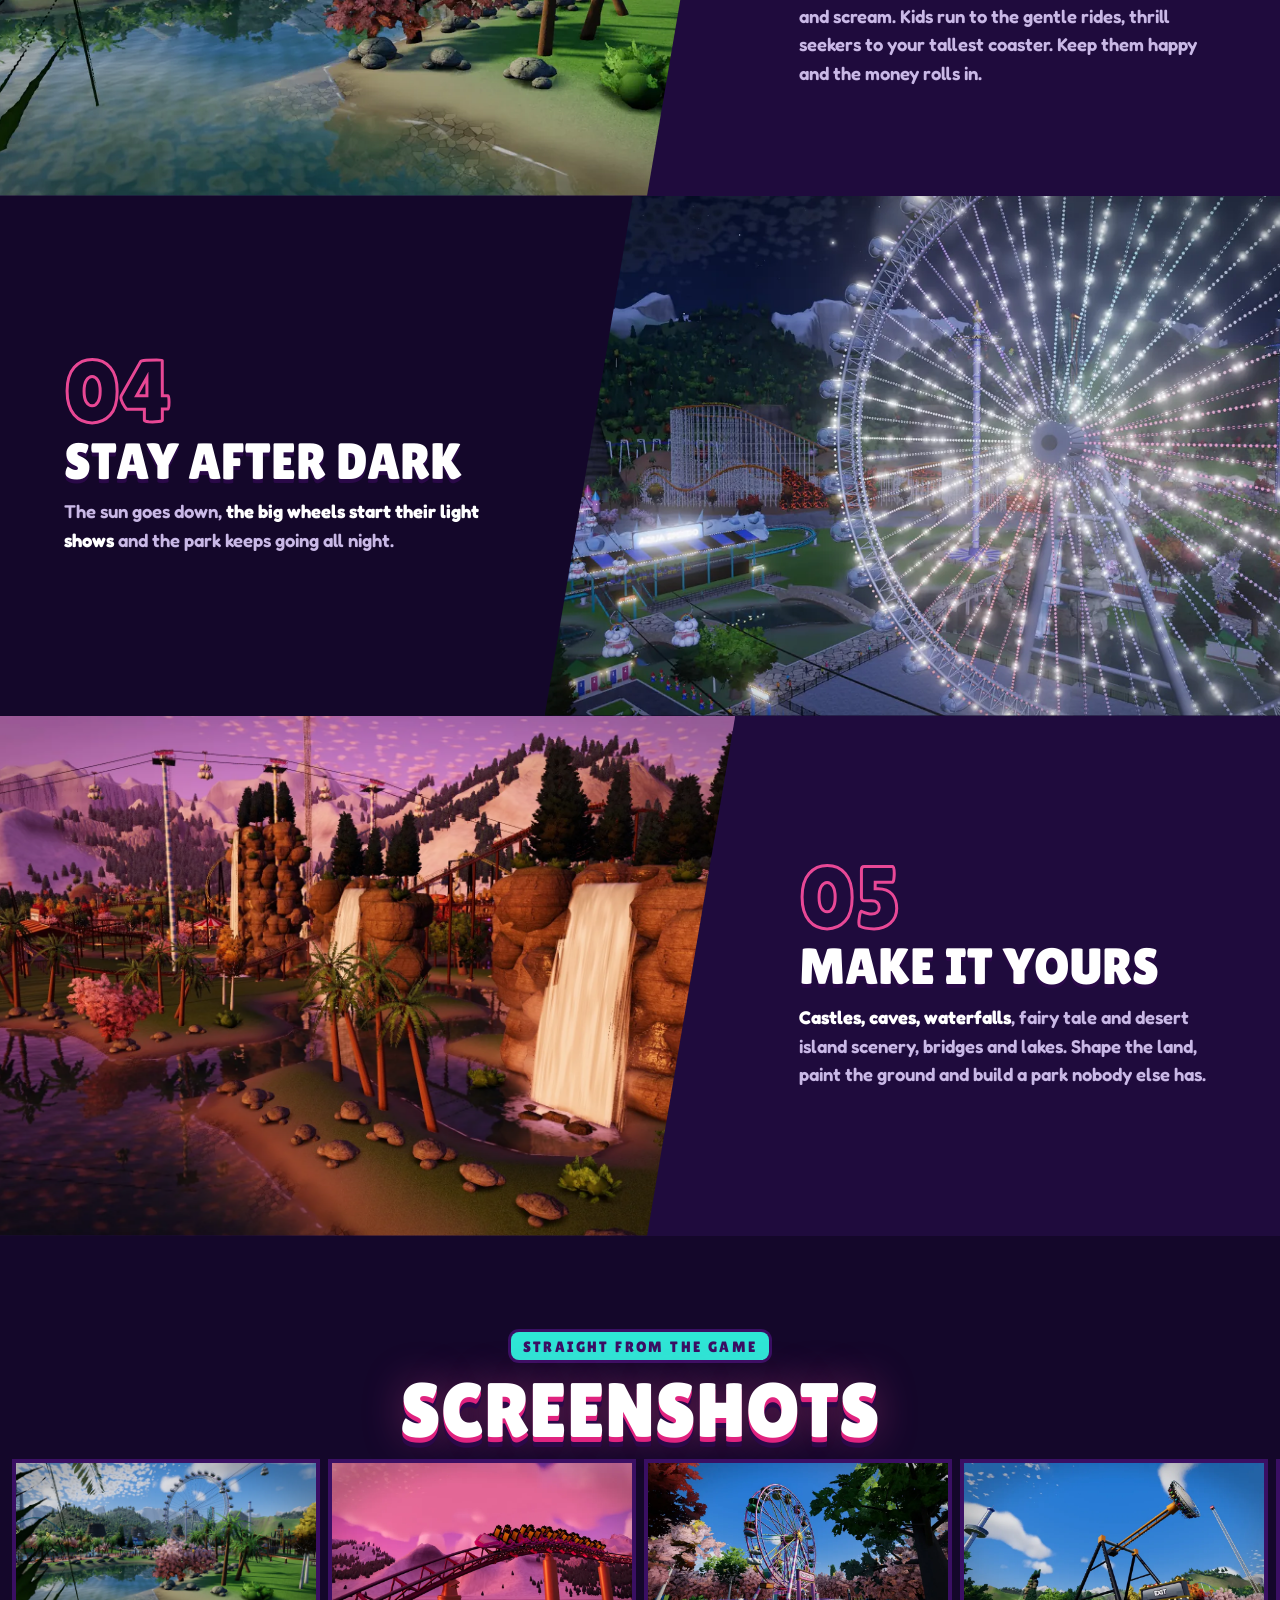
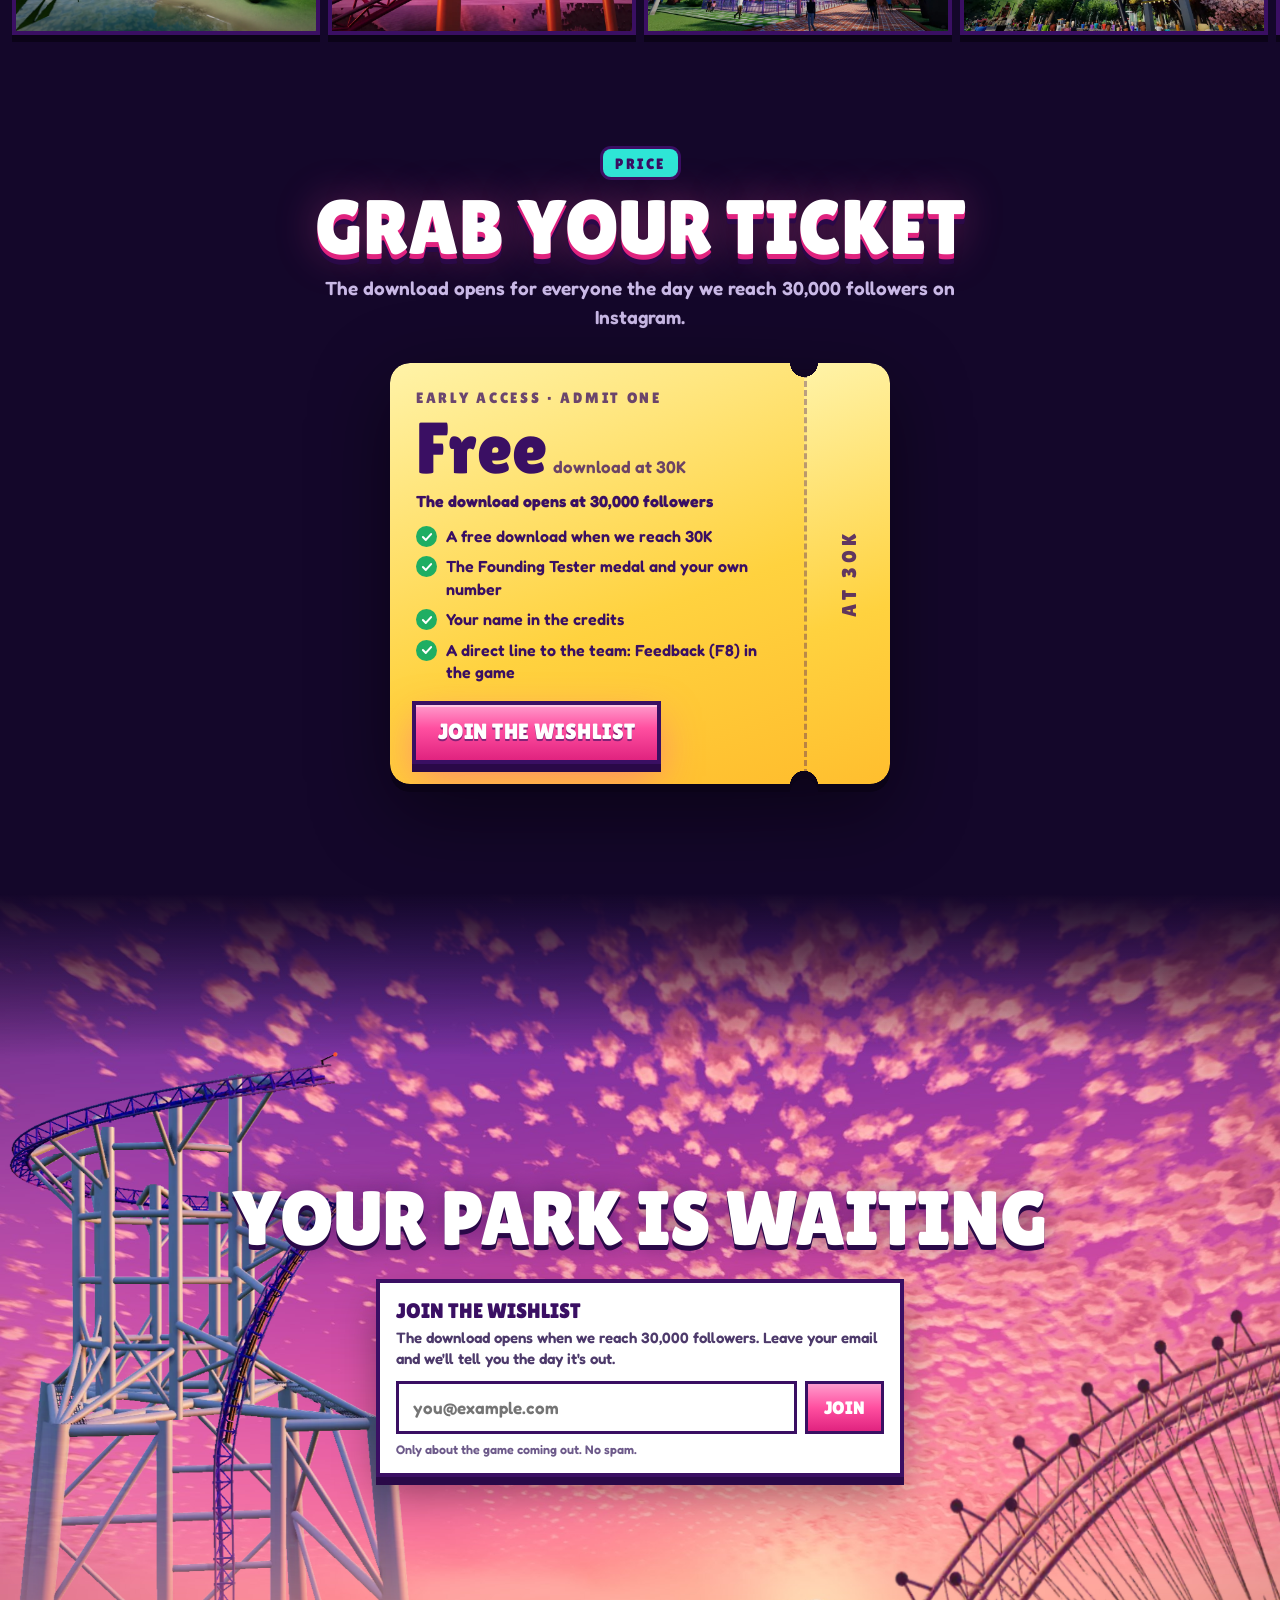
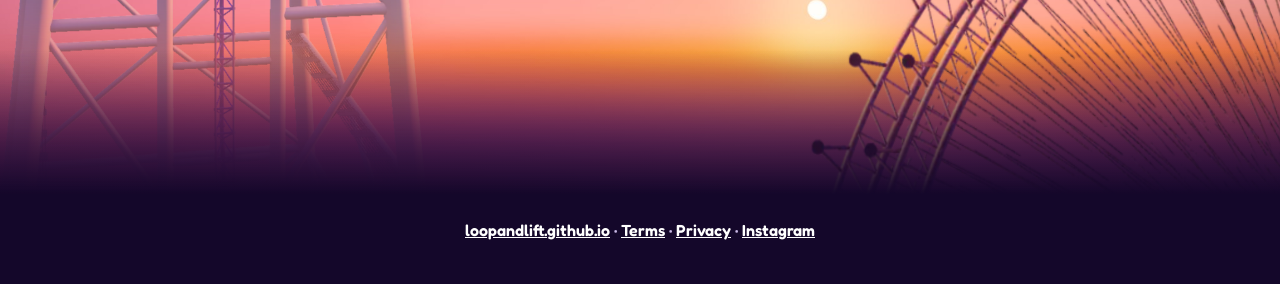
==== commit f3b9688e: "Publish the site" ====
--- a/30k/index.html
+++ b/30k/index.html
@@ -594,7 +594,7 @@
   const MS = /*MS*/{"frame":1600,"tower":[445,331,1146,1604],"clip":{"x":335,"y":299,"width":796,"height":1300},"frames":788,"topFrame":379,"emptyHead":1.0666666666666667,"emptyTail":1.1}/*MS*/, W = /*WHEEL*/{"px":1946,"mPerPx":0.05712890625,"z":[-6.2,-4.2,-2.2,0.0,2.2,4.2,6.2],"capPx":686,"capMPerPx":0.008984375,"R":54.65,"N":48}/*WHEEL*/;
   const scene = document.getElementById('scene');
   if (!MS || !W || !('IntersectionObserver' in window)) { scene.classList.remove('wait'); return; }
-  const A = '../assets/', V = '?v=' + /*VER*/1795886852/*VER*/;
+  const A = '../assets/', V = '?v=' + /*VER*/1795889703/*VER*/;
   const ms = document.getElementById('ms'), wheel = document.getElementById('wheel');
   const pct = v => (v / MS.frame) * 100 + '%';
   let vid = null, shown = false, timer = 0;
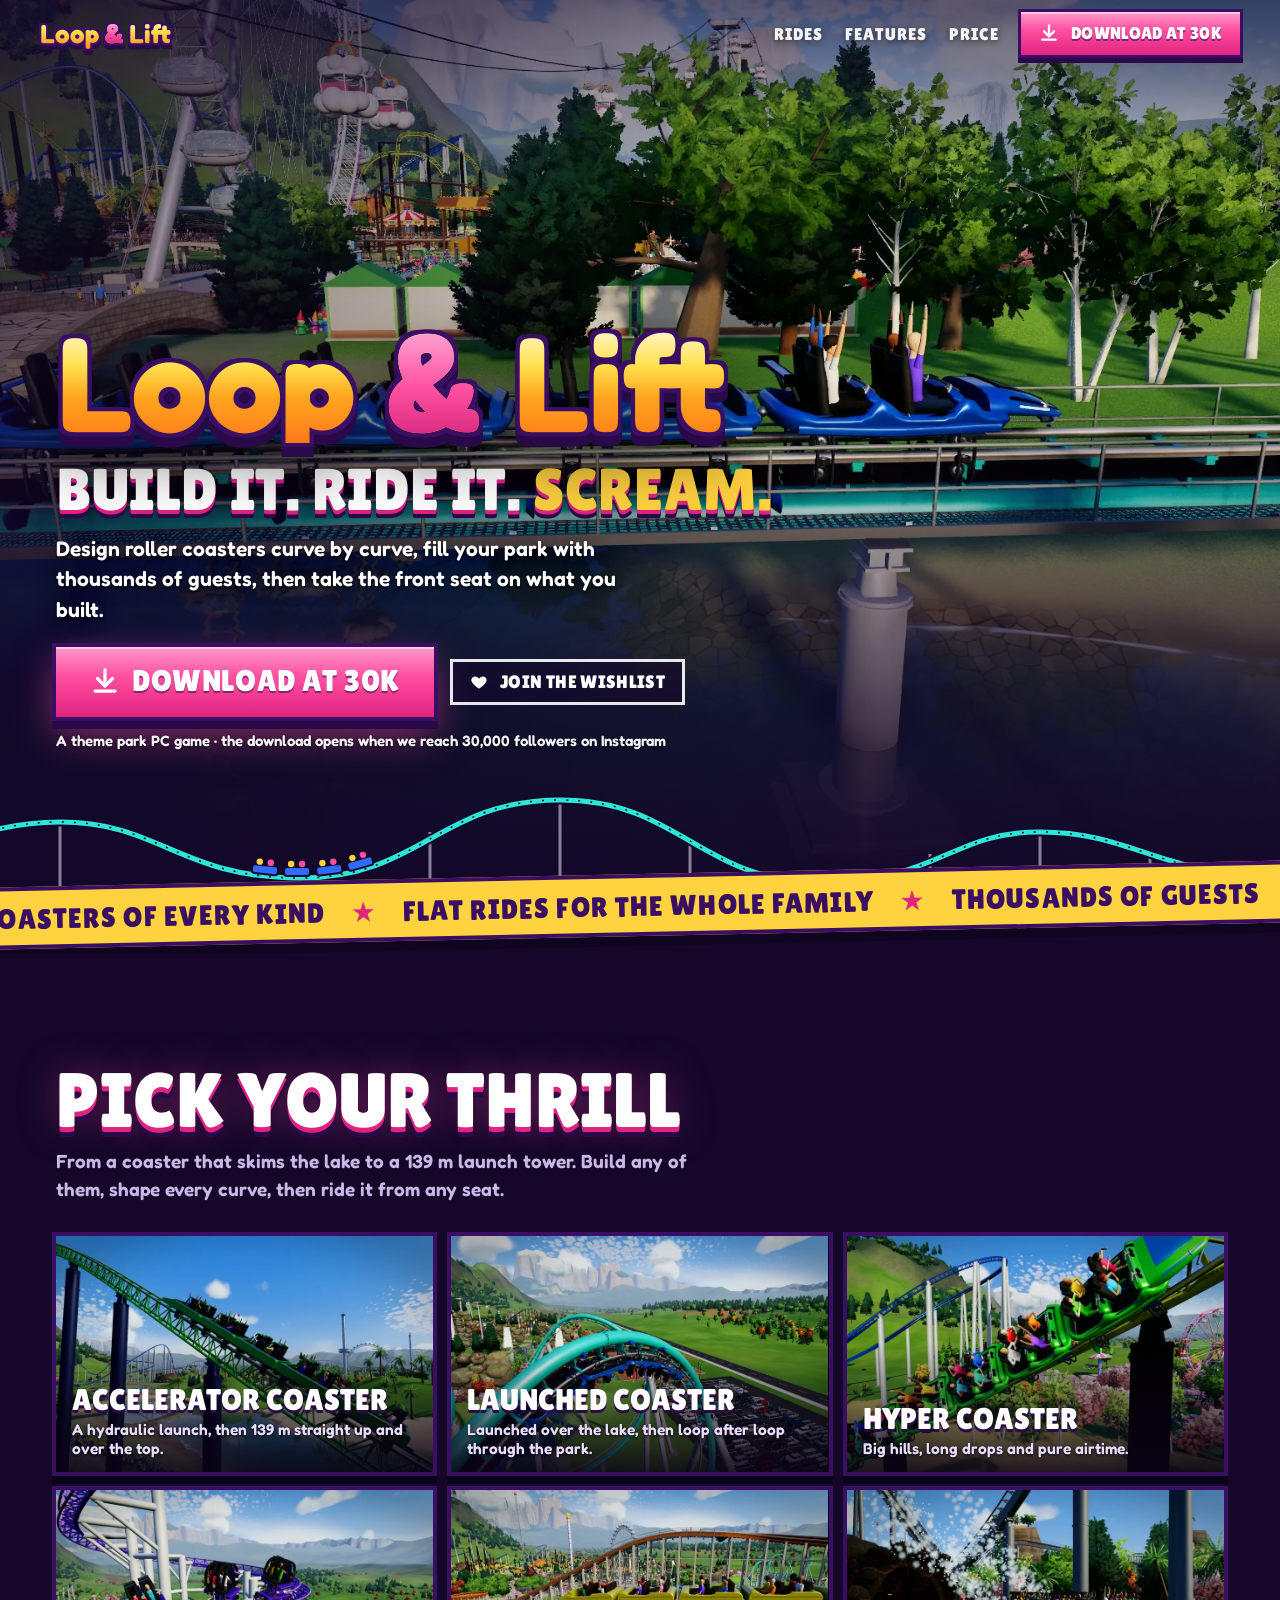
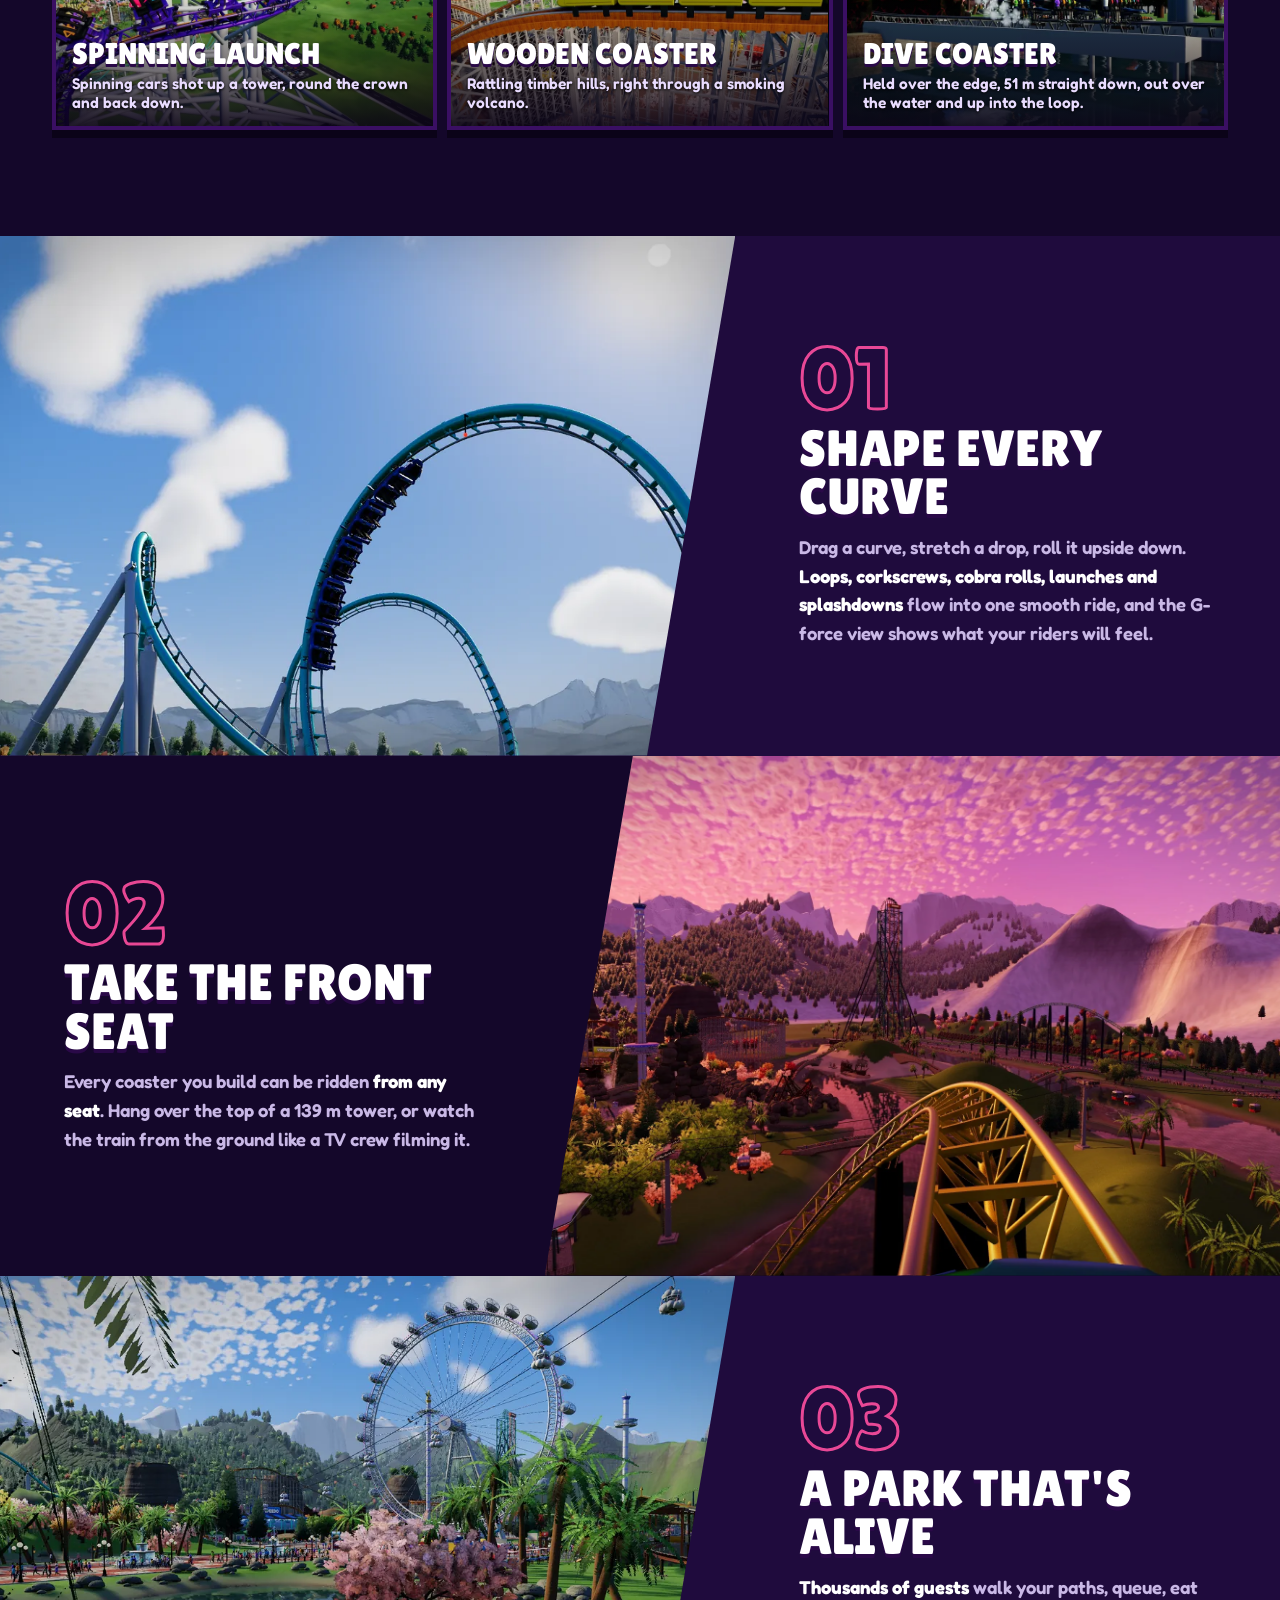
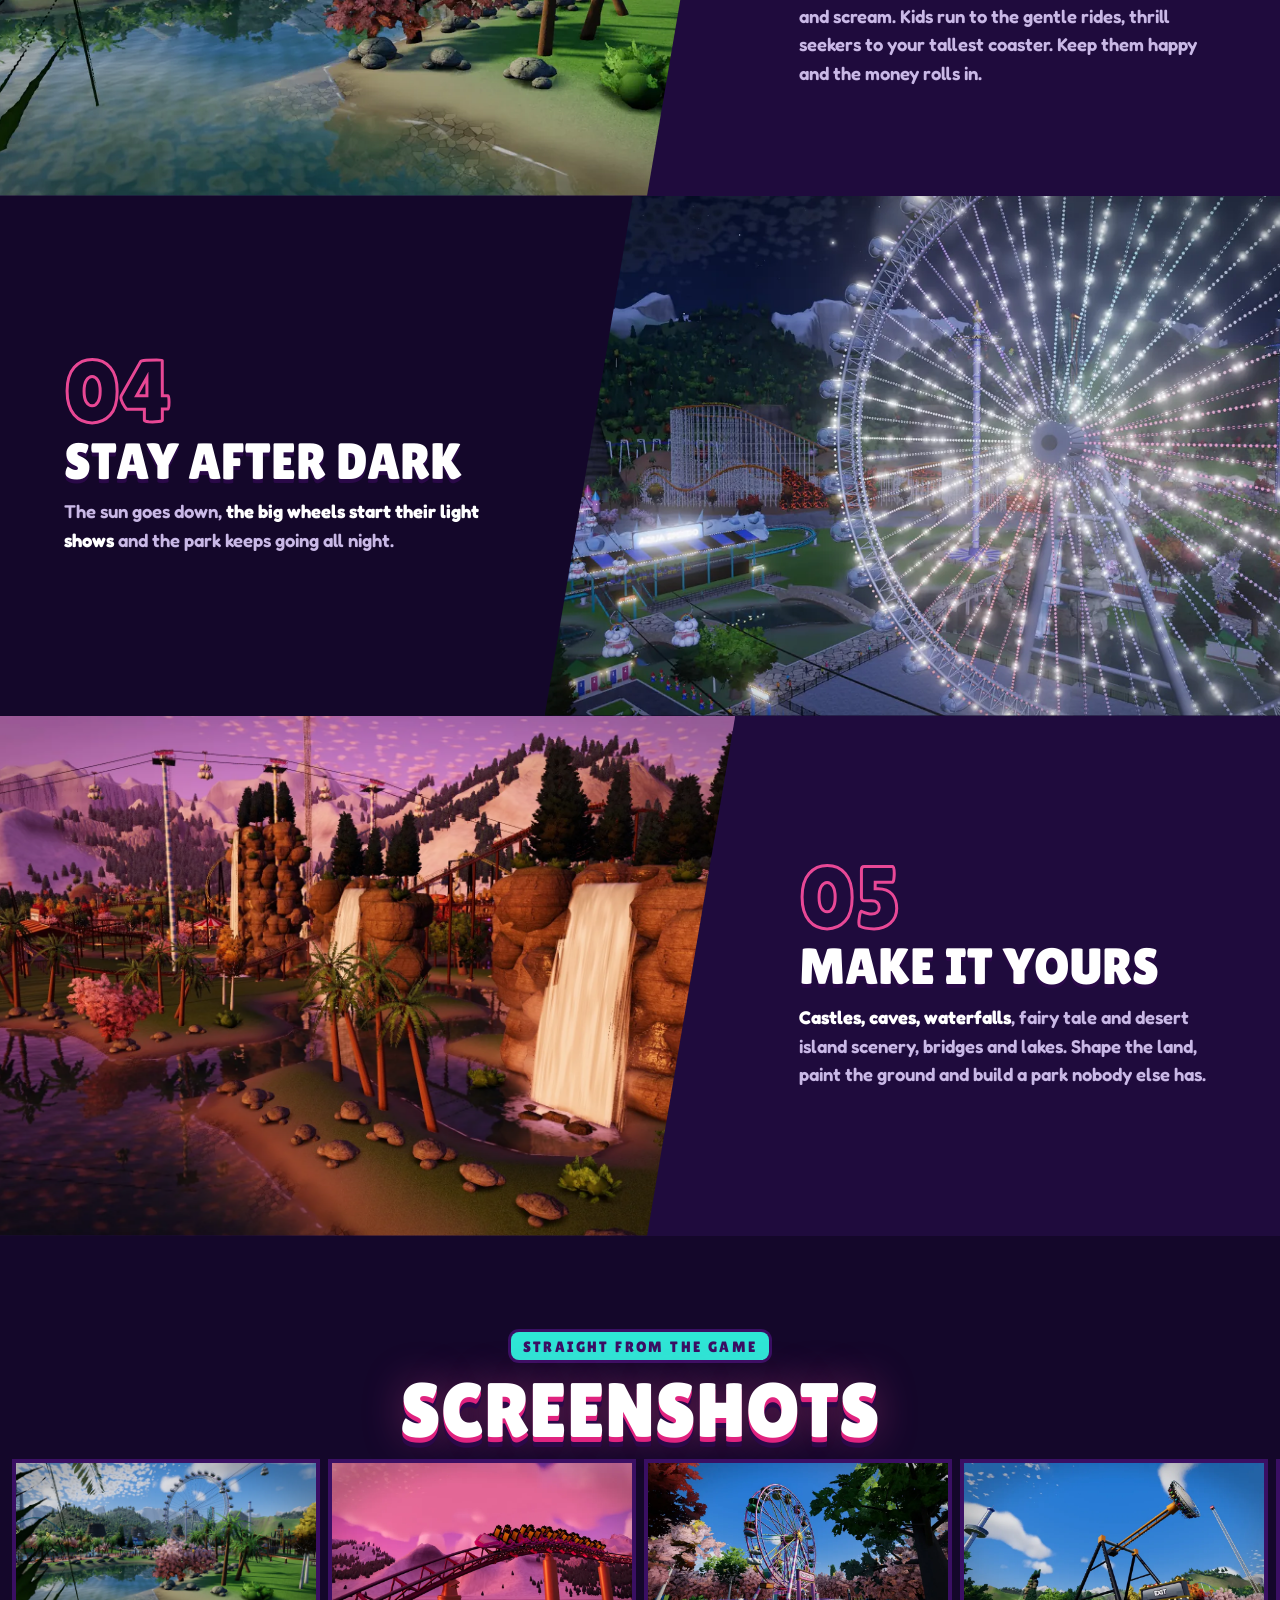
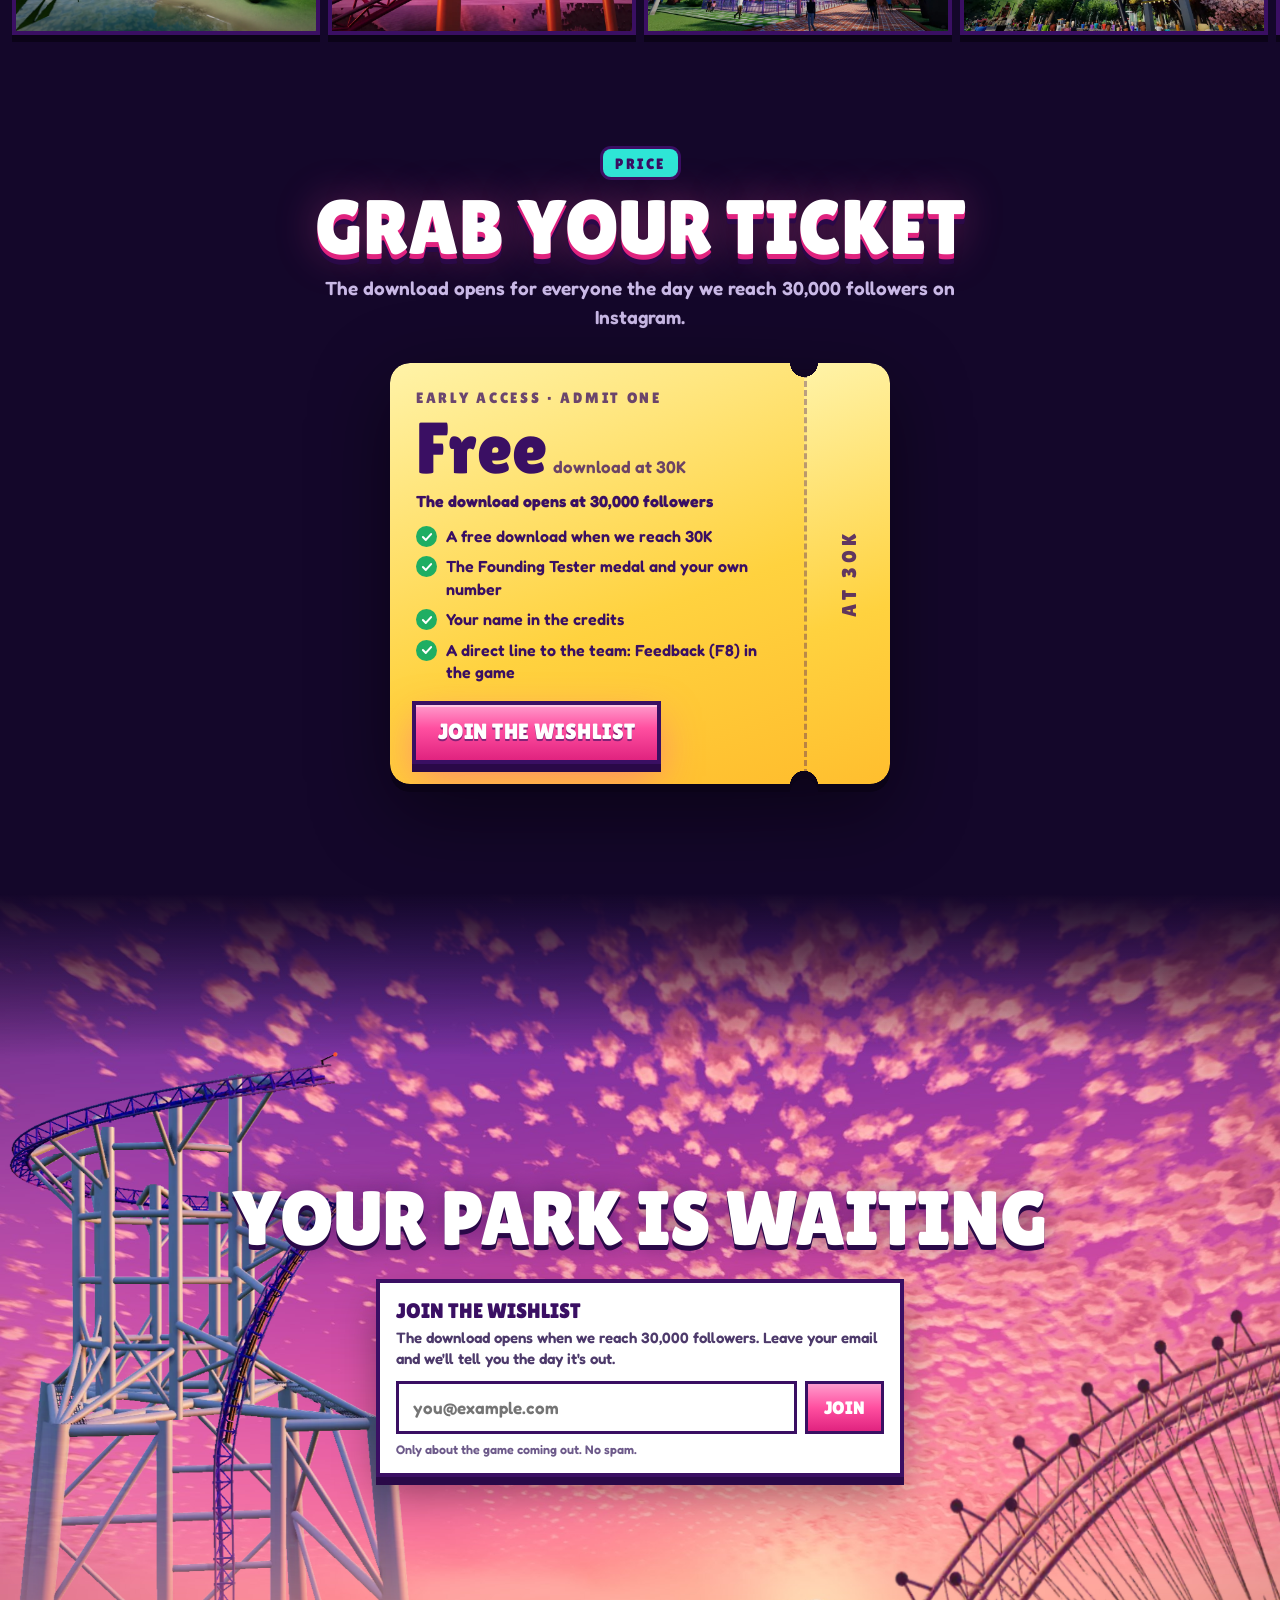
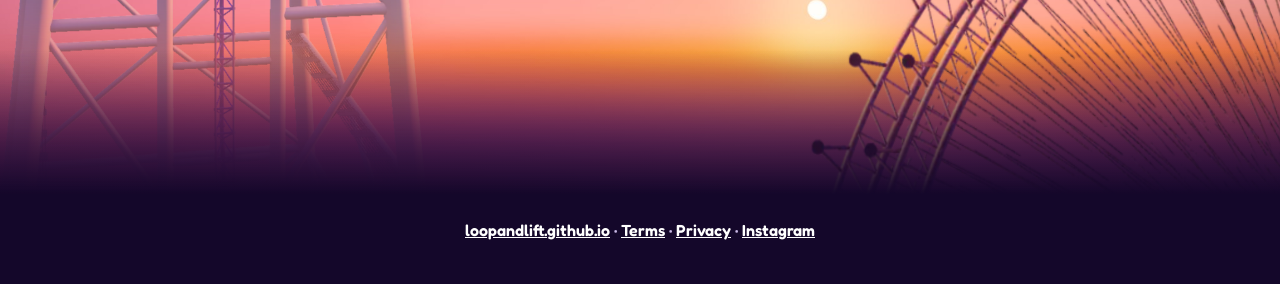
==== commit b83d3814: "Publish the site" ====
--- a/30k/index.html
+++ b/30k/index.html
@@ -594,7 +594,7 @@
   const MS = /*MS*/{"frame":1600,"tower":[445,331,1146,1604],"clip":{"x":335,"y":299,"width":796,"height":1300},"frames":788,"topFrame":379,"emptyHead":1.0666666666666667,"emptyTail":1.1}/*MS*/, W = /*WHEEL*/{"px":1946,"mPerPx":0.05712890625,"z":[-6.2,-4.2,-2.2,0.0,2.2,4.2,6.2],"capPx":686,"capMPerPx":0.008984375,"R":54.65,"N":48}/*WHEEL*/;
   const scene = document.getElementById('scene');
   if (!MS || !W || !('IntersectionObserver' in window)) { scene.classList.remove('wait'); return; }
-  const A = '../assets/', V = '?v=' + /*VER*/1795889703/*VER*/;
+  const A = '../assets/', V = '?v=' + /*VER*/1795890699/*VER*/;
   const ms = document.getElementById('ms'), wheel = document.getElementById('wheel');
   const pct = v => (v / MS.frame) * 100 + '%';
   let vid = null, shown = false, timer = 0;
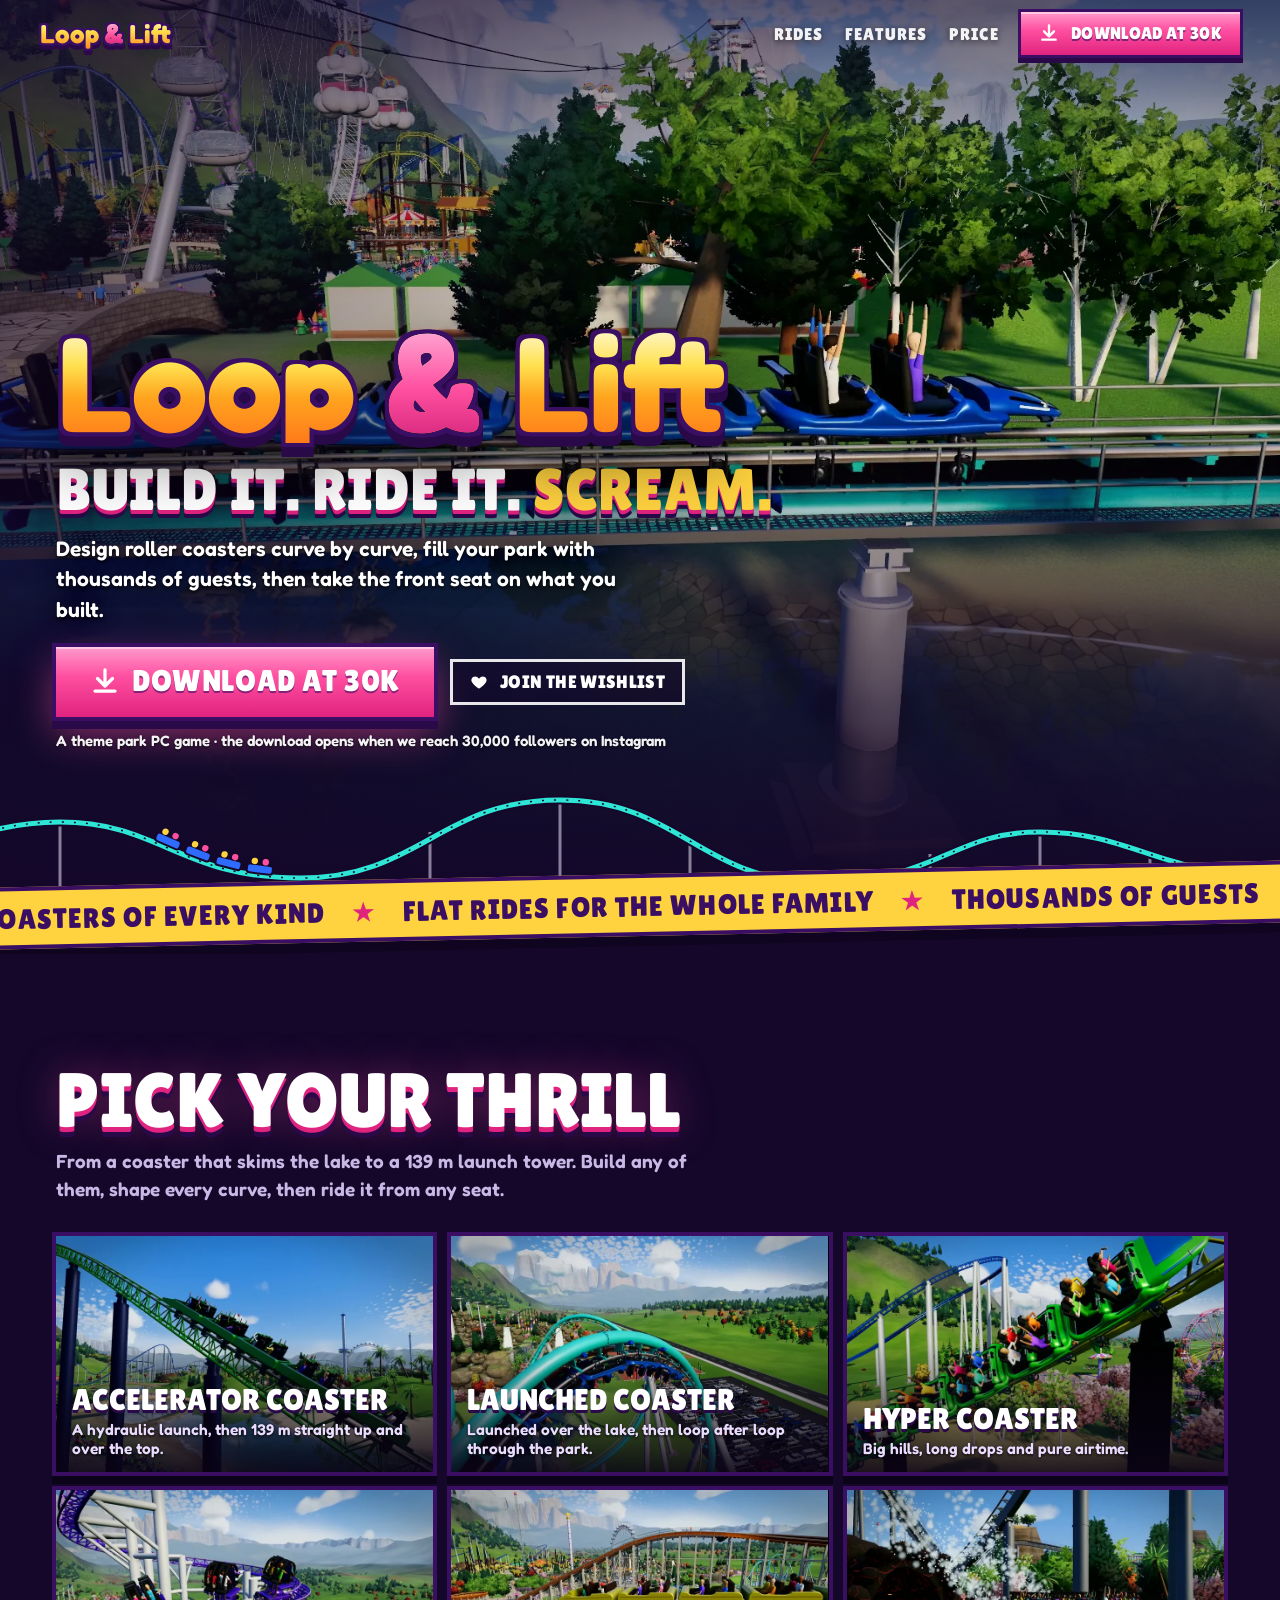
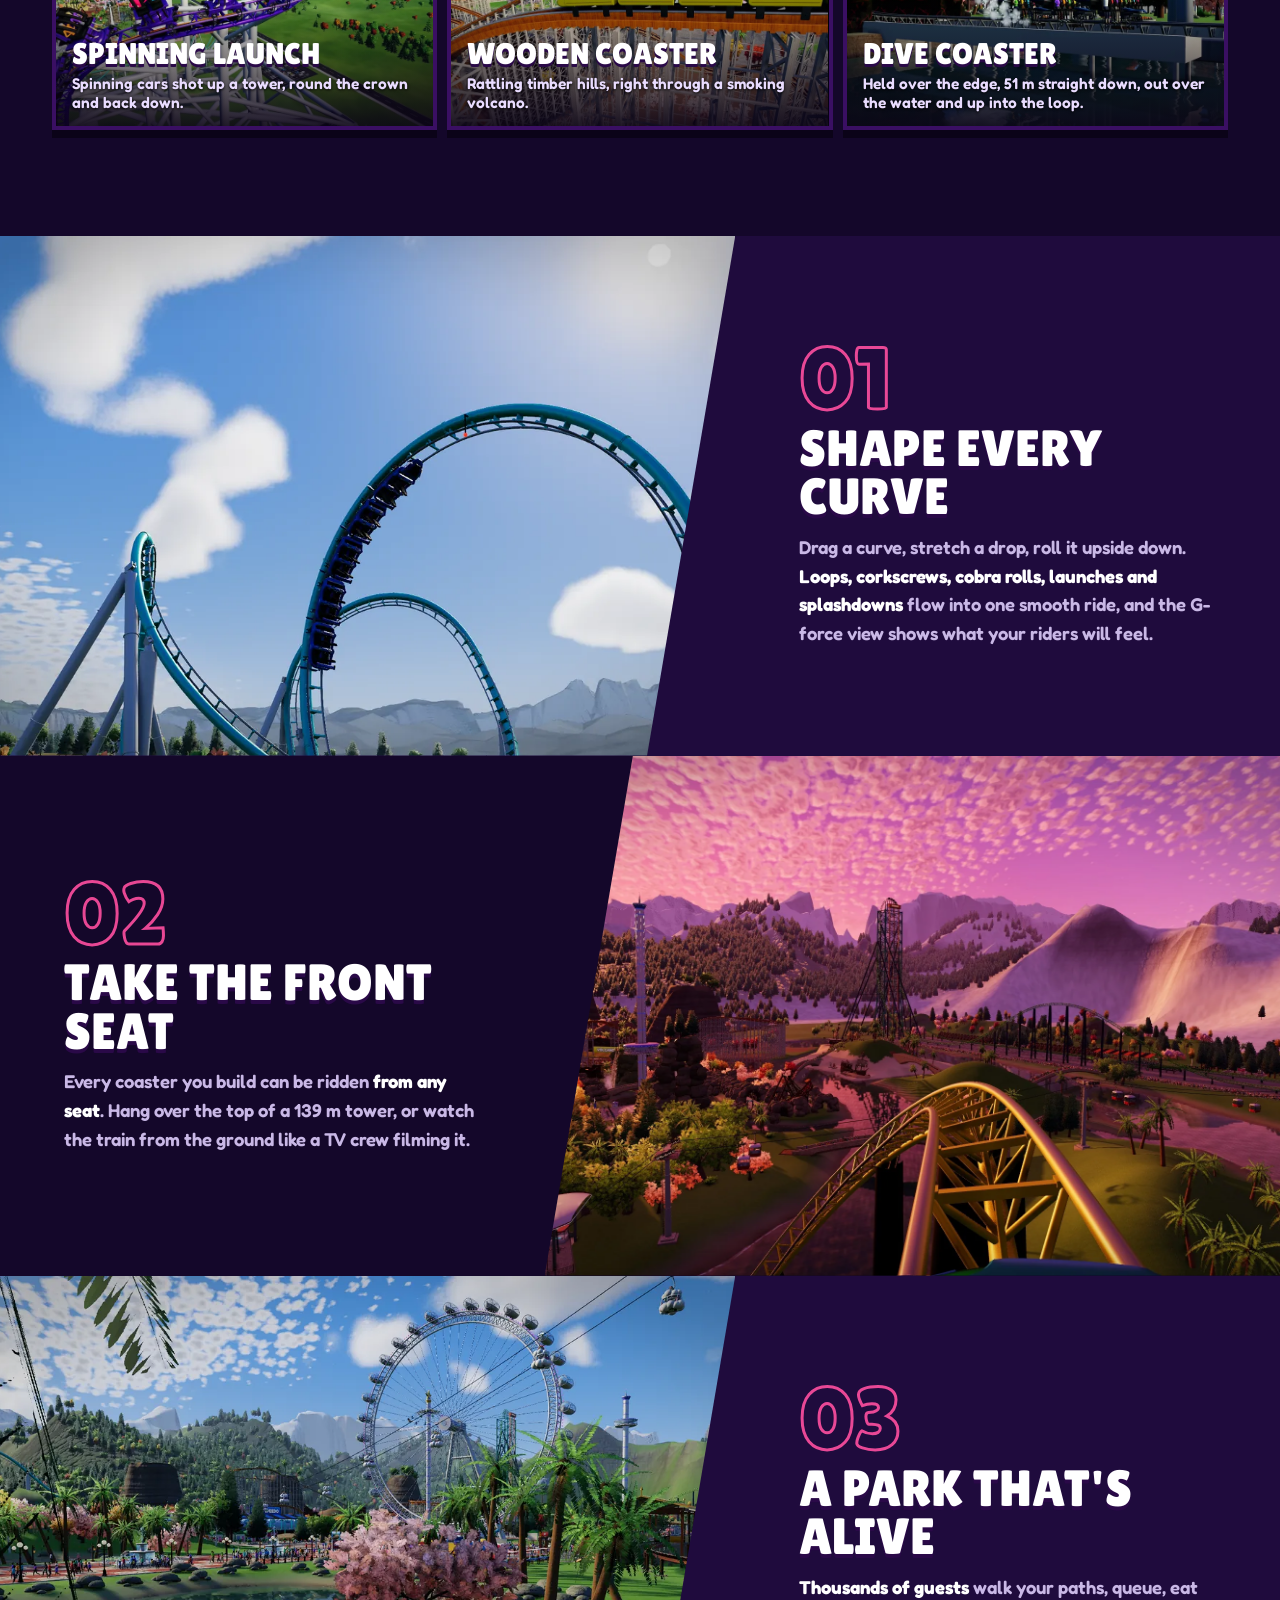
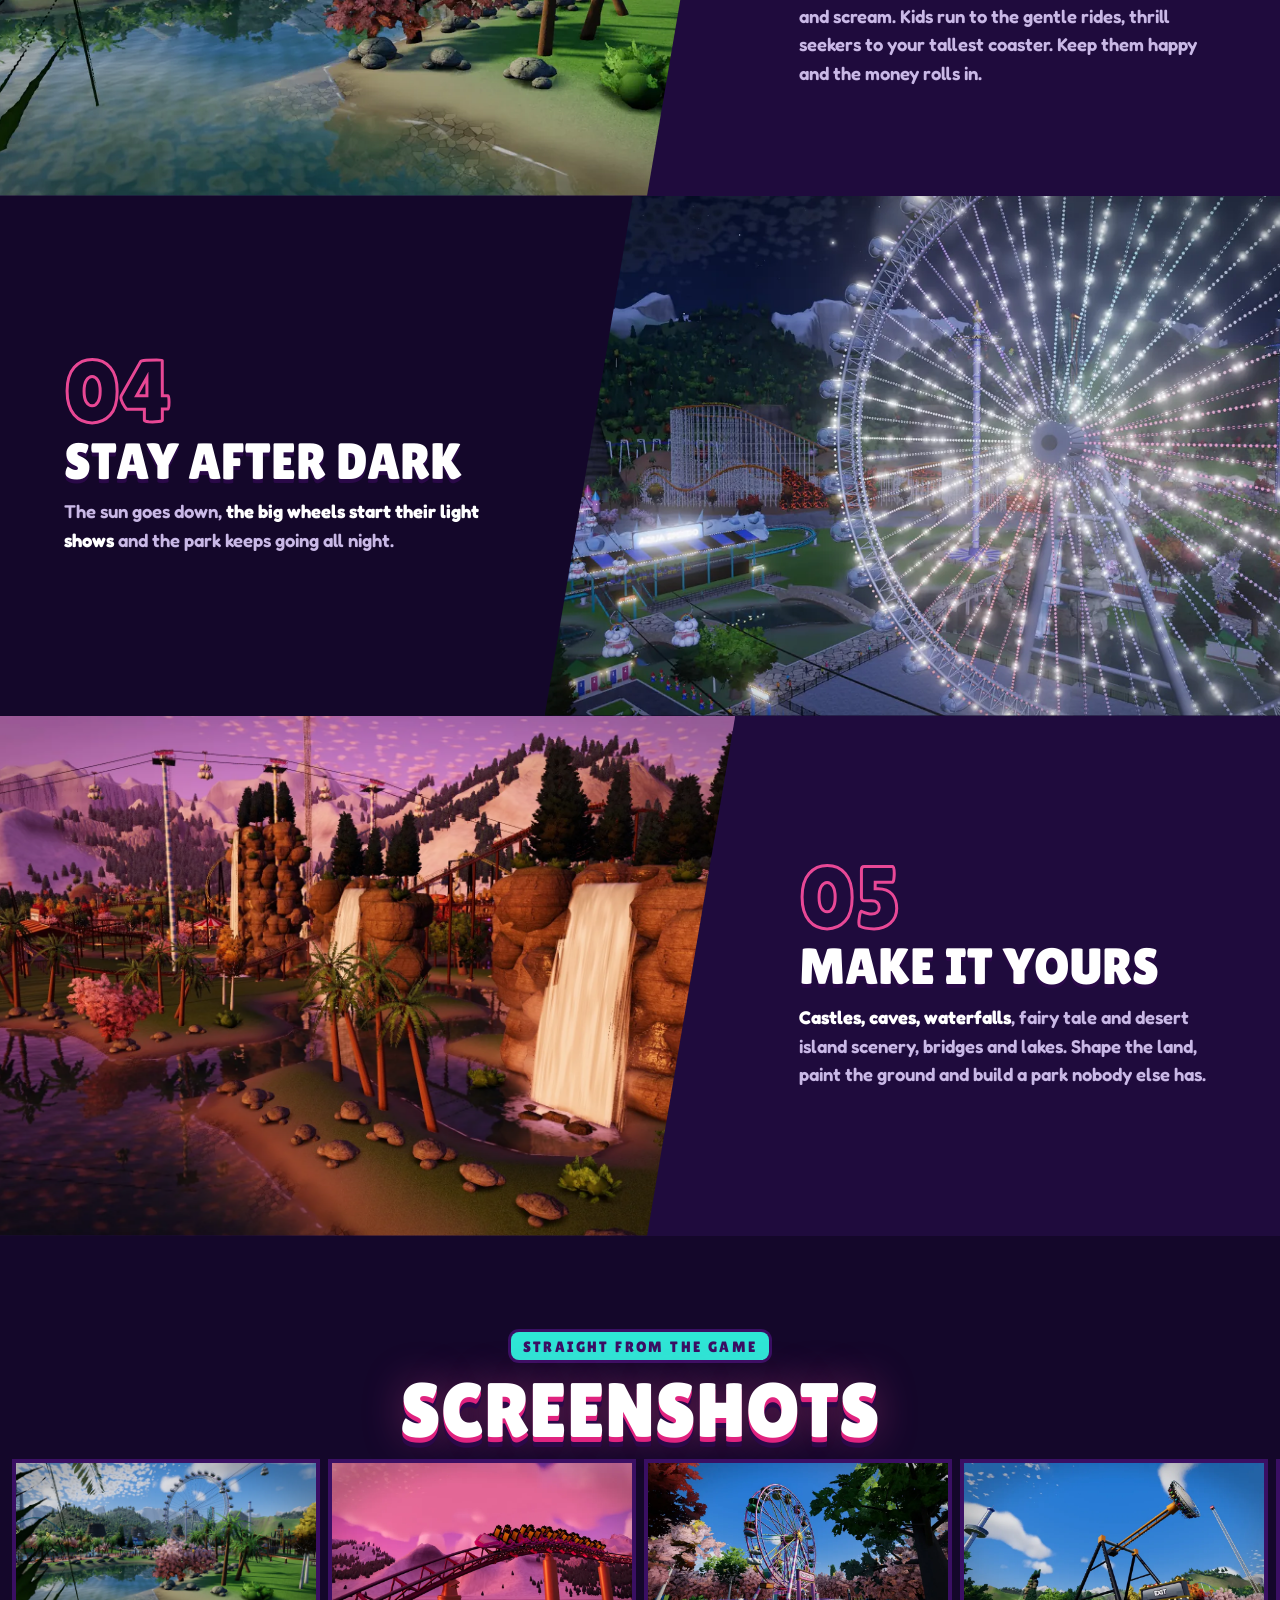
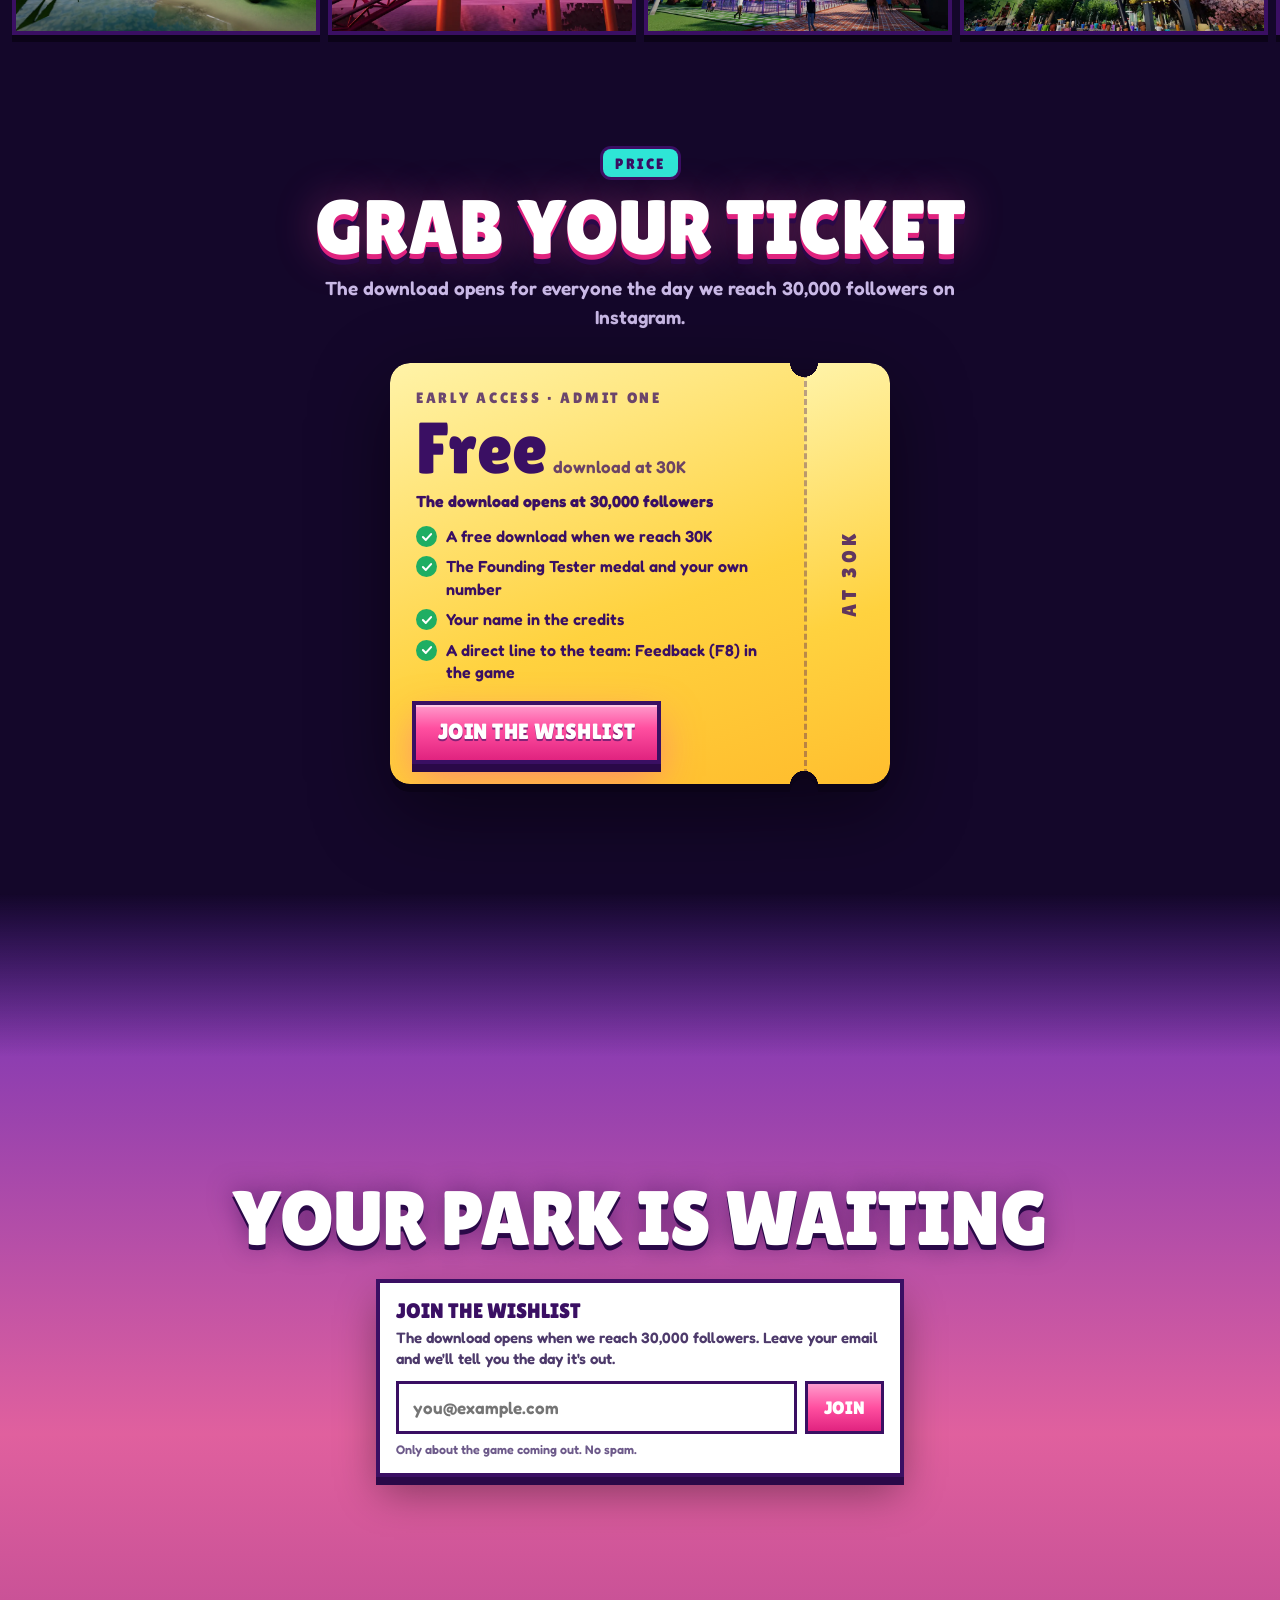
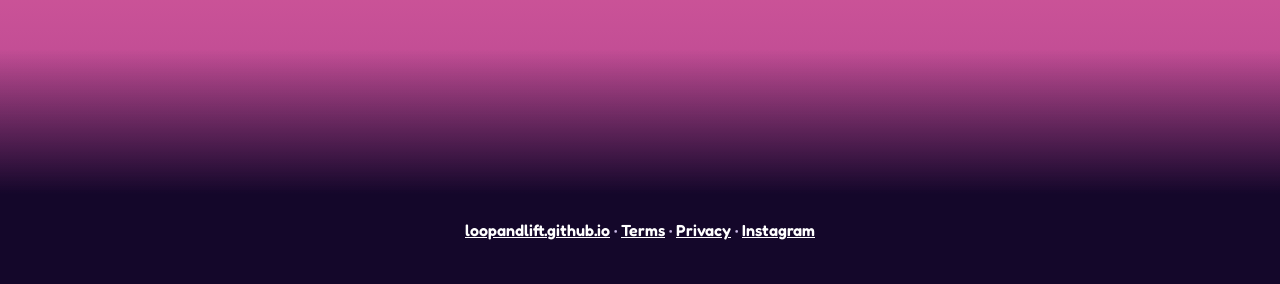
==== commit 17d62d3a: "Publish the site" ====
--- a/30k/index.html
+++ b/30k/index.html
@@ -594,7 +594,7 @@
   const MS = /*MS*/{"frame":1600,"tower":[445,331,1146,1604],"clip":{"x":335,"y":299,"width":796,"height":1300},"frames":788,"topFrame":379,"emptyHead":1.0666666666666667,"emptyTail":1.1}/*MS*/, W = /*WHEEL*/{"px":1946,"mPerPx":0.05712890625,"z":[-6.2,-4.2,-2.2,0.0,2.2,4.2,6.2],"capPx":686,"capMPerPx":0.008984375,"R":54.65,"N":48}/*WHEEL*/;
   const scene = document.getElementById('scene');
   if (!MS || !W || !('IntersectionObserver' in window)) { scene.classList.remove('wait'); return; }
-  const A = '../assets/', V = '?v=' + /*VER*/1795890699/*VER*/;
+  const A = '../assets/', V = '?v=' + /*VER*/1795891548/*VER*/;
   const ms = document.getElementById('ms'), wheel = document.getElementById('wheel');
   const pct = v => (v / MS.frame) * 100 + '%';
   let vid = null, shown = false, timer = 0;
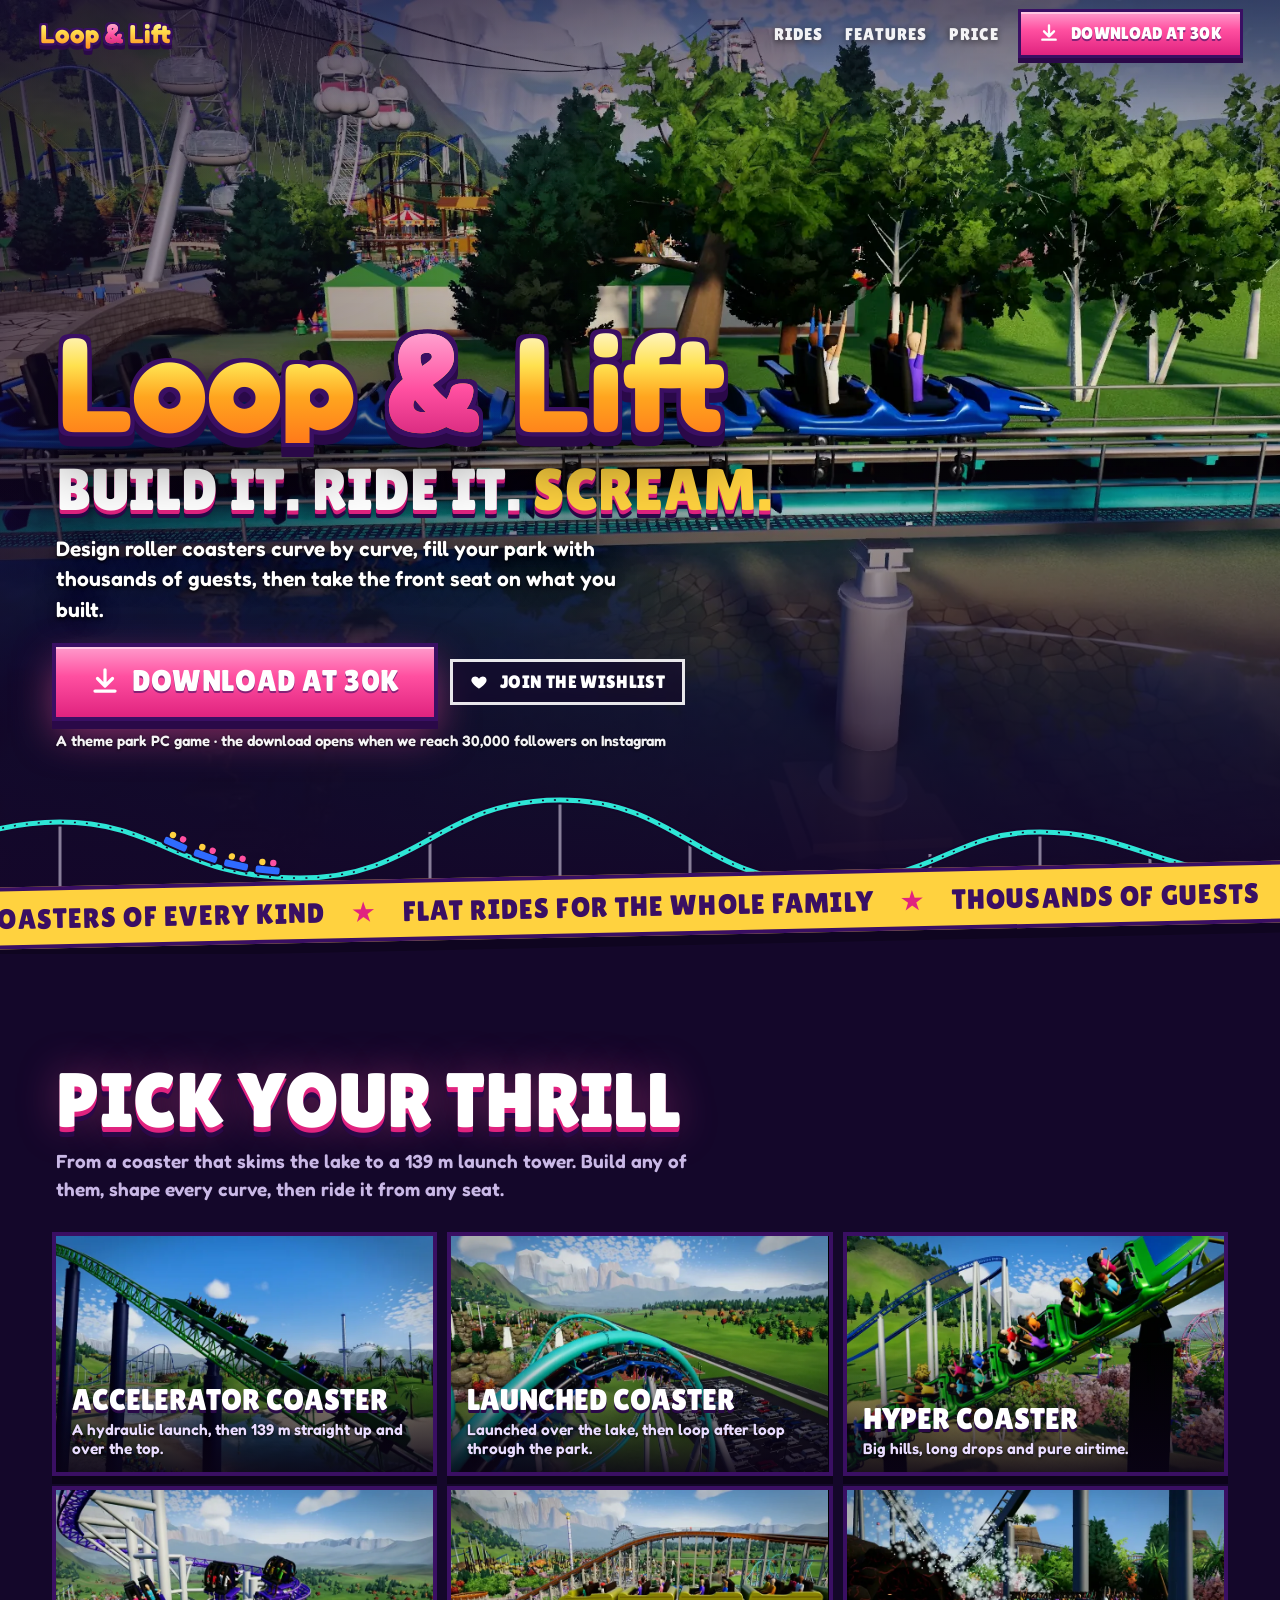
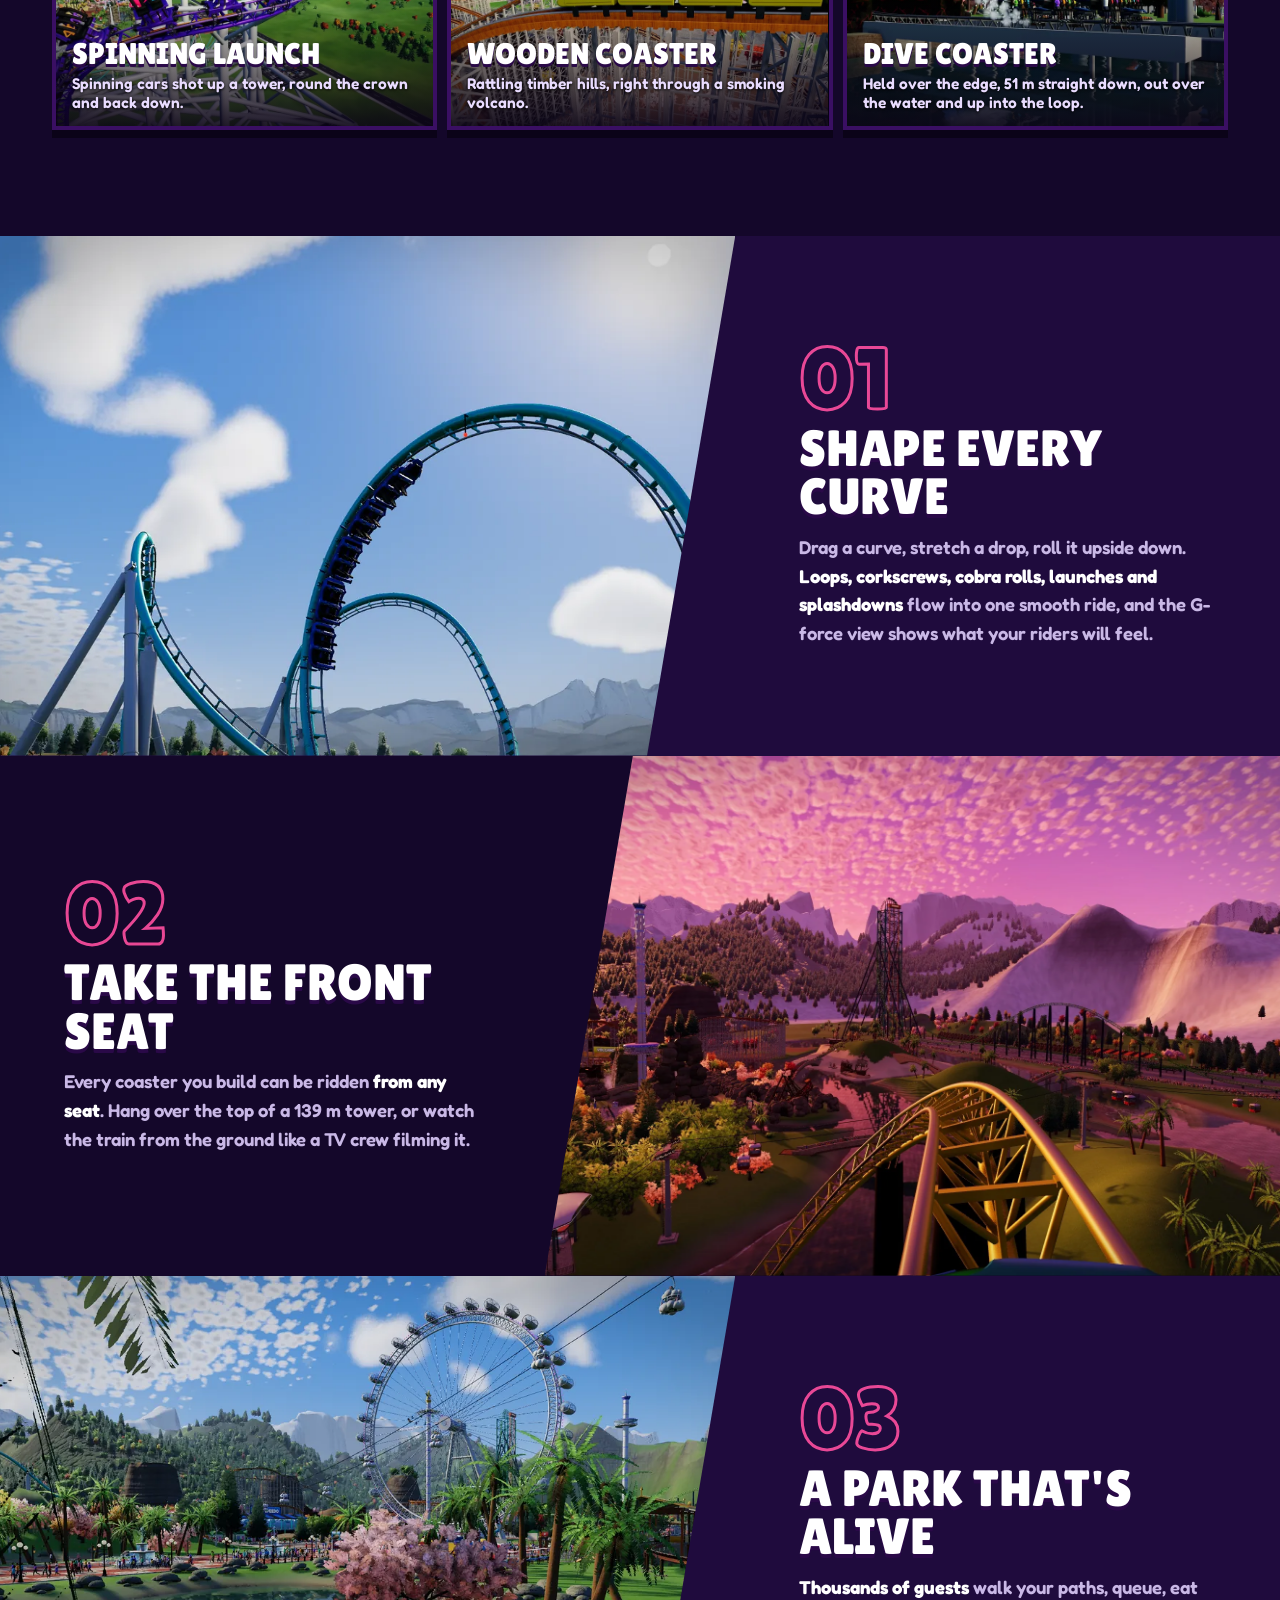
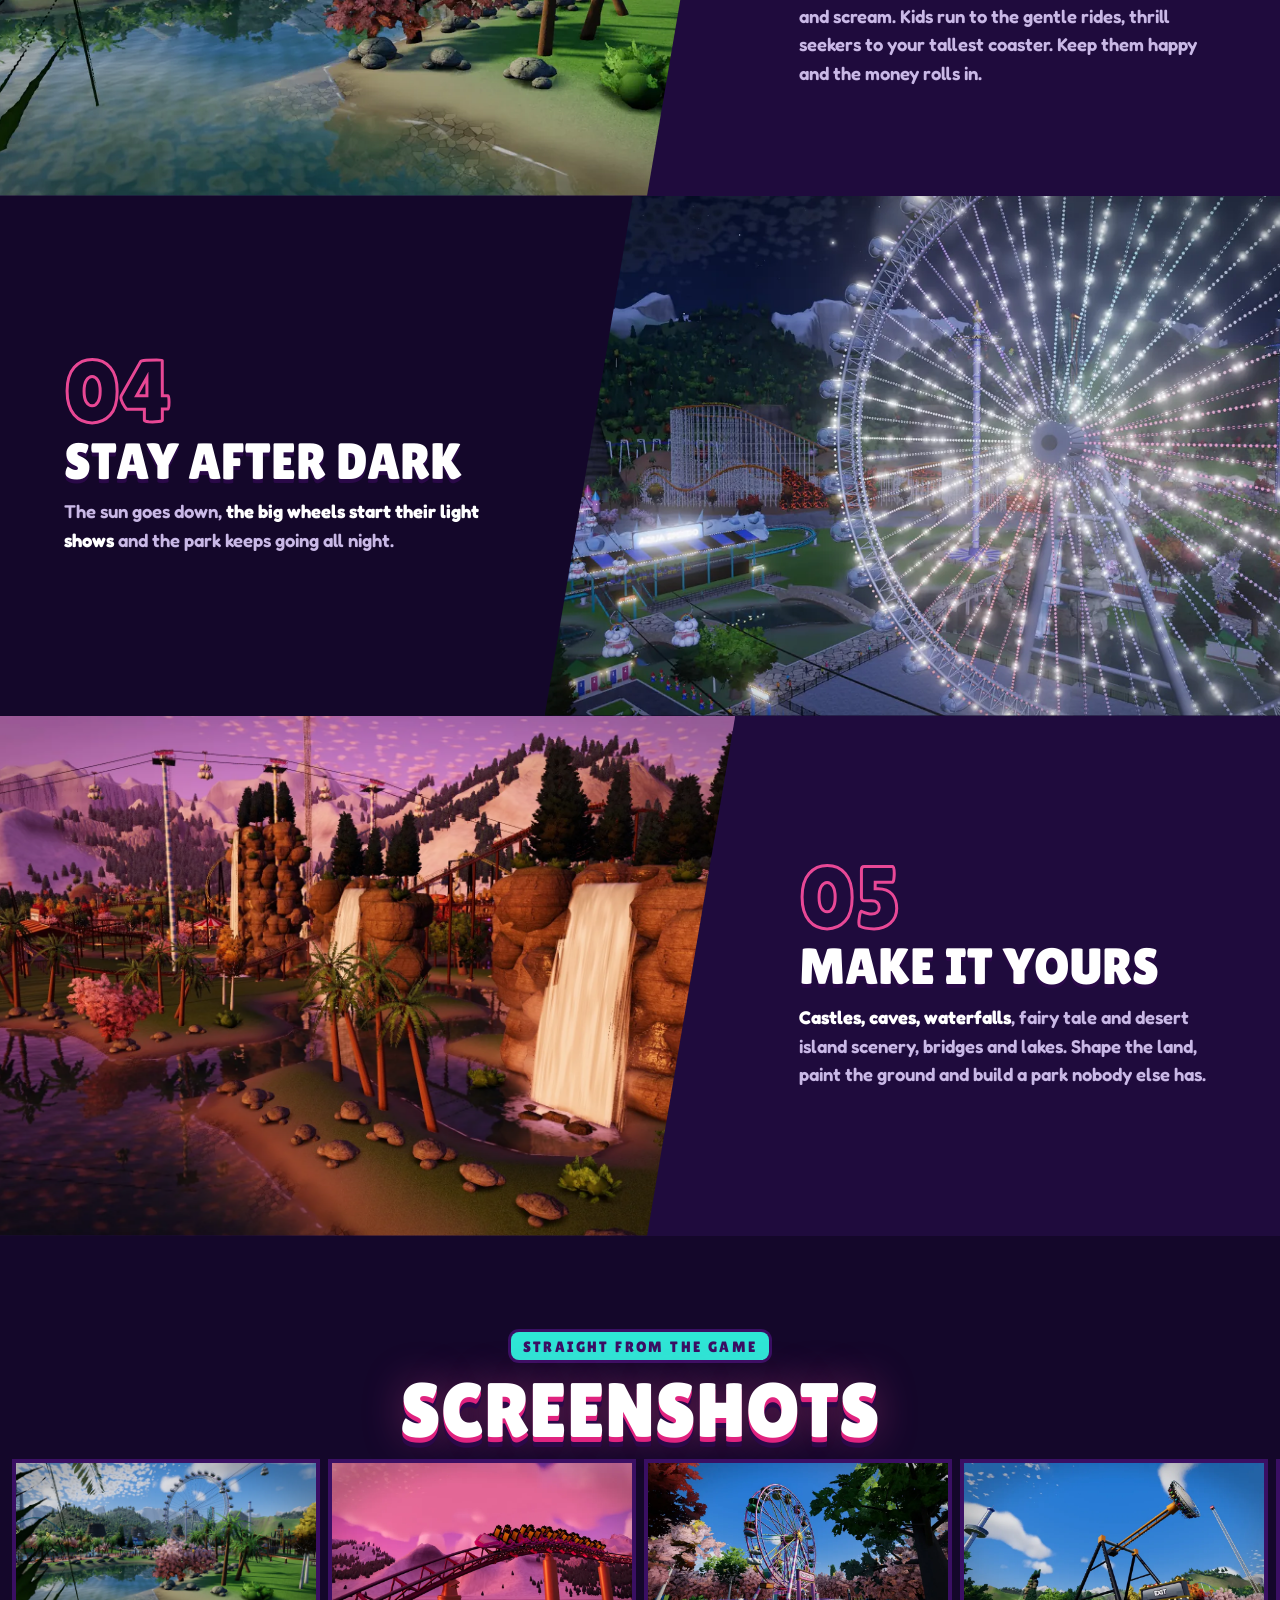
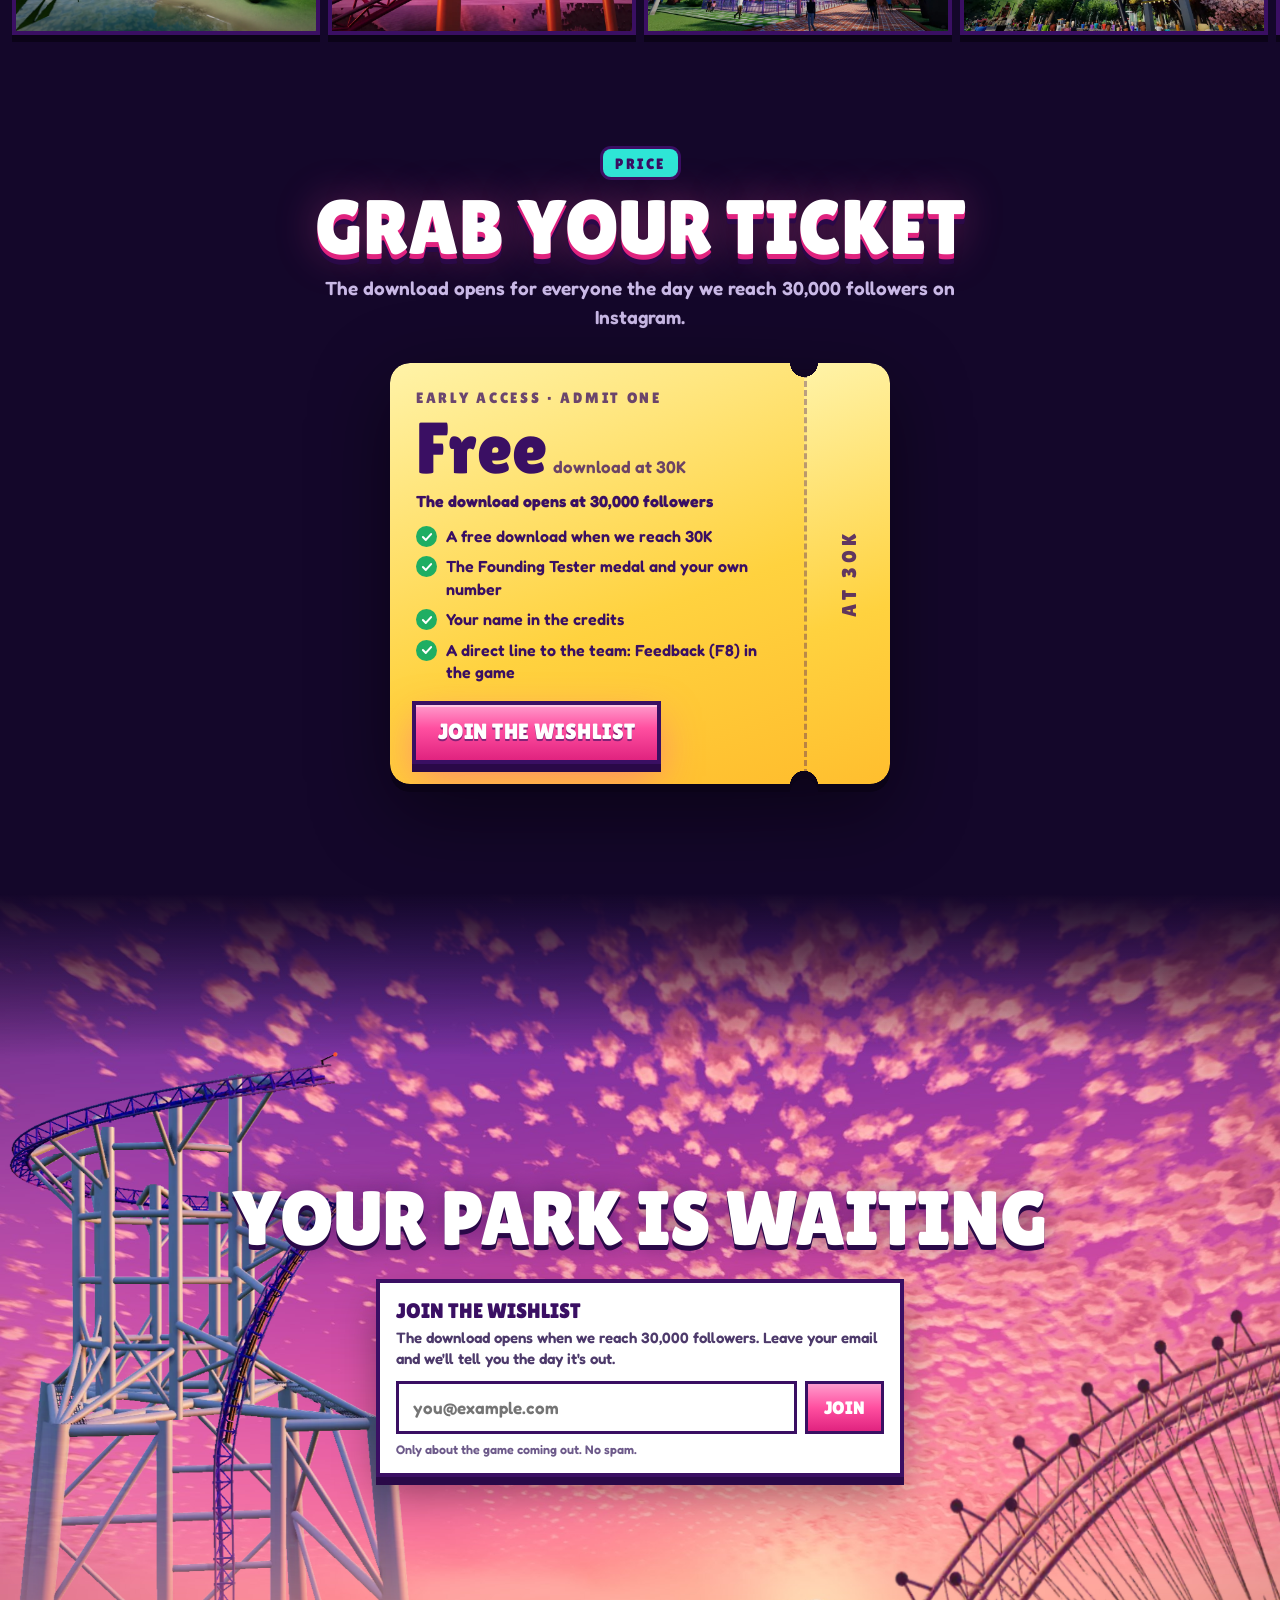
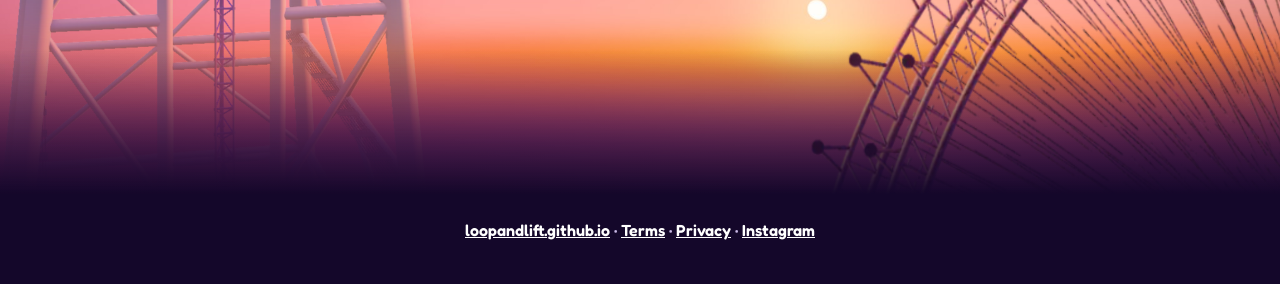
==== commit 7ba40133: "Publish the site" ====
--- a/30k/index.html
+++ b/30k/index.html
@@ -594,7 +594,7 @@
   const MS = /*MS*/{"frame":1600,"tower":[445,331,1146,1604],"clip":{"x":335,"y":299,"width":796,"height":1300},"frames":788,"topFrame":379,"emptyHead":1.0666666666666667,"emptyTail":1.1}/*MS*/, W = /*WHEEL*/{"px":1946,"mPerPx":0.05712890625,"z":[-6.2,-4.2,-2.2,0.0,2.2,4.2,6.2],"capPx":686,"capMPerPx":0.008984375,"R":54.65,"N":48}/*WHEEL*/;
   const scene = document.getElementById('scene');
   if (!MS || !W || !('IntersectionObserver' in window)) { scene.classList.remove('wait'); return; }
-  const A = '../assets/', V = '?v=' + /*VER*/1795891548/*VER*/;
+  const A = '../assets/', V = '?v=' + /*VER*/1795893828/*VER*/;
   const ms = document.getElementById('ms'), wheel = document.getElementById('wheel');
   const pct = v => (v / MS.frame) * 100 + '%';
   let vid = null, shown = false, timer = 0;
